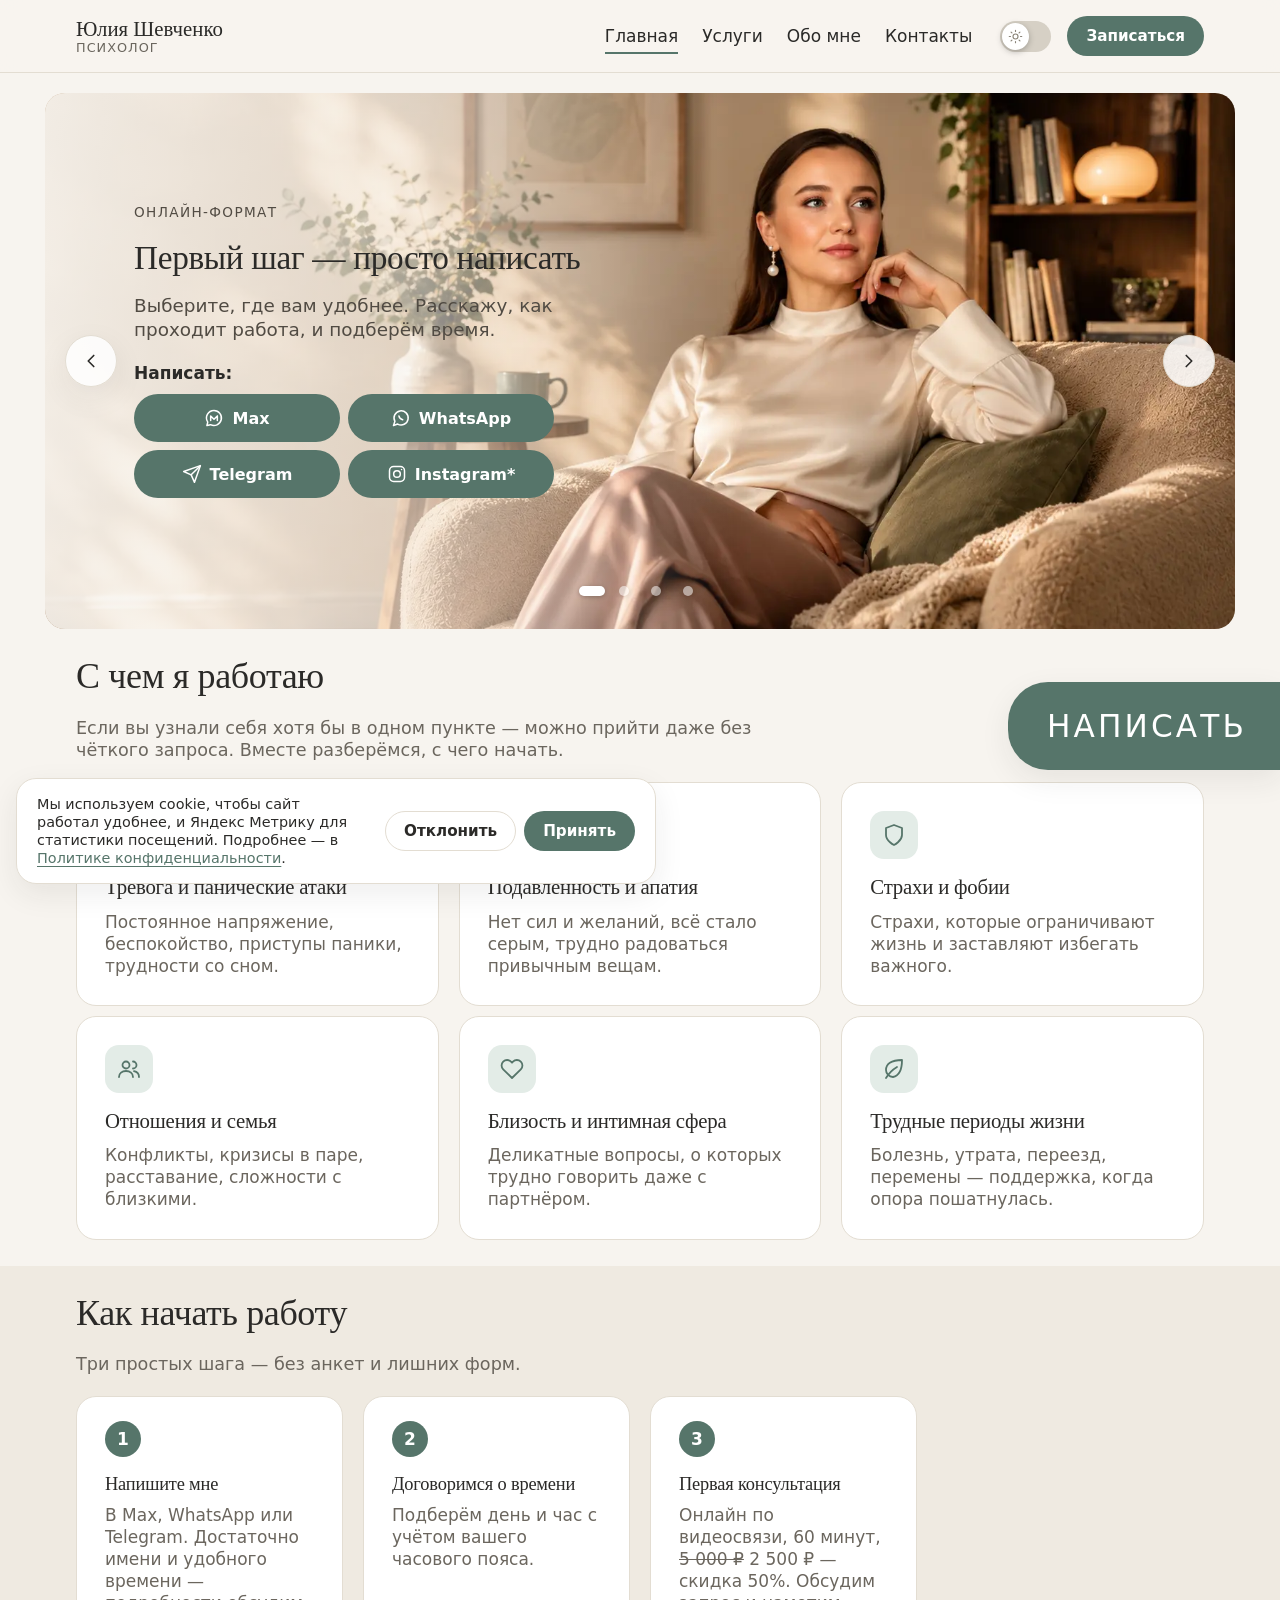
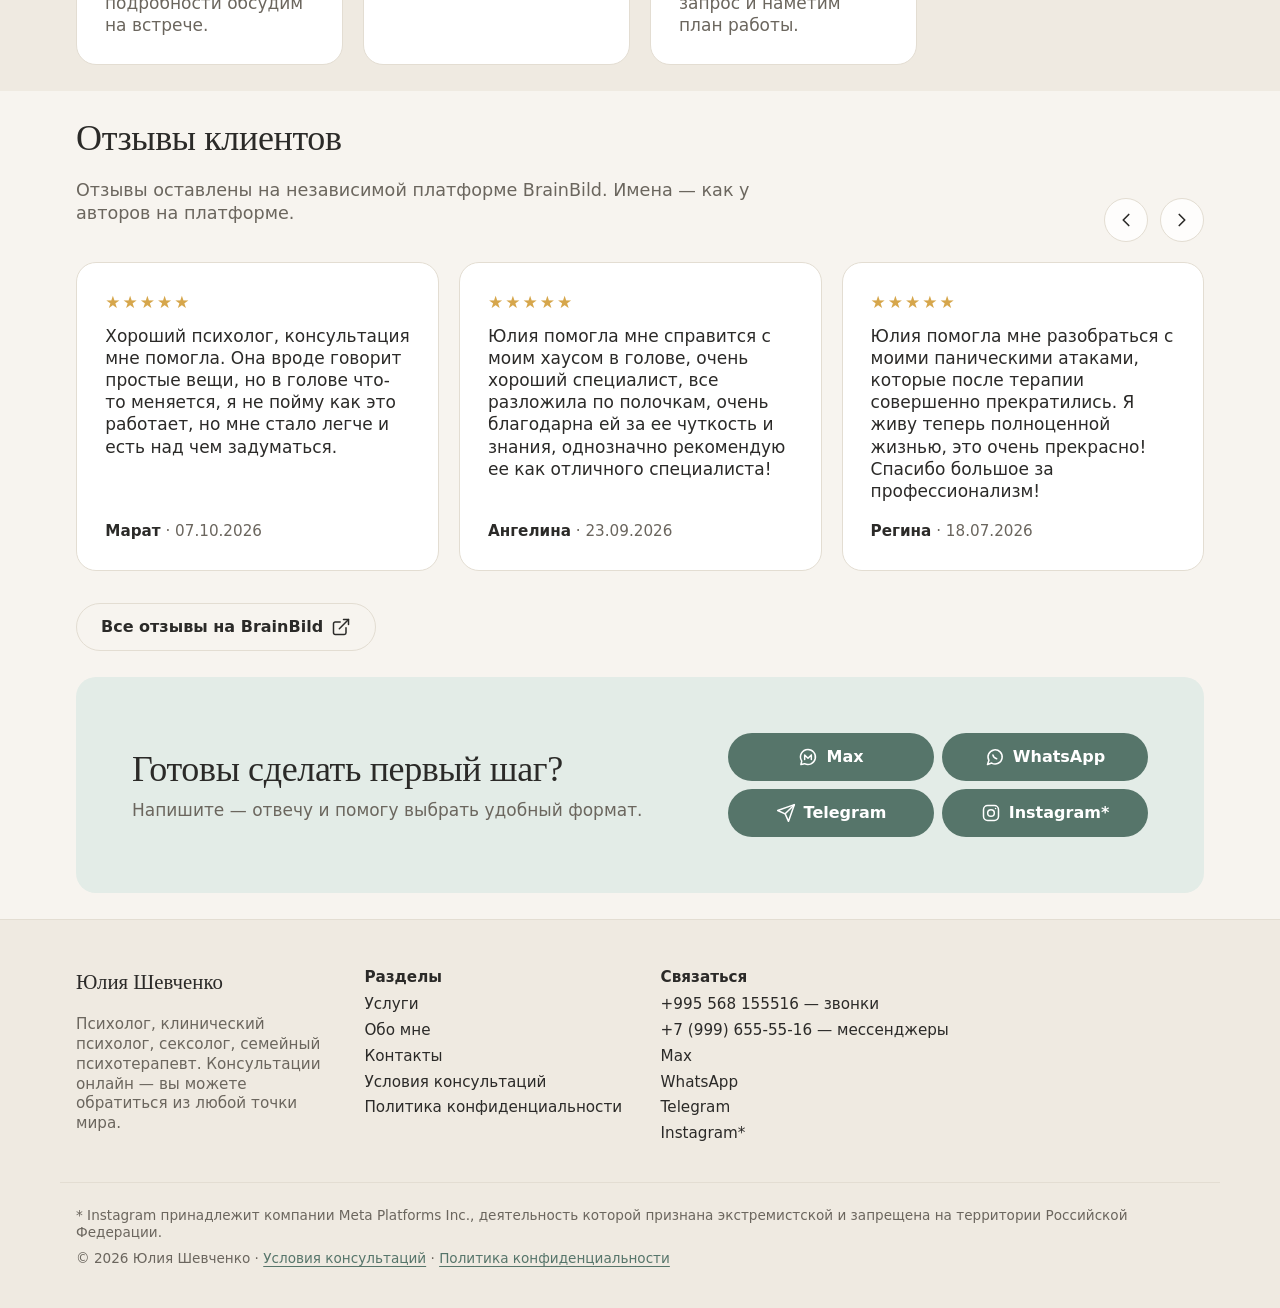
==== index.html @ dd0448b8 "Значки для всех браузеров и устройств, исправлена страница 404" ====
<!doctype html>
<html lang="ru">
<head>
  <meta charset="utf-8">
  <meta name="viewport" content="width=device-width, initial-scale=1, viewport-fit=cover">
  <meta http-equiv="Content-Security-Policy" content="default-src 'self'; script-src 'self' https://mc.yandex.ru https://mc.yandex.com https://yastatic.net; style-src 'self'; img-src 'self' data: https://mc.yandex.ru https://mc.yandex.com; connect-src 'self' https://mc.yandex.ru https://mc.yandex.com; frame-src https://mc.yandex.ru https://mc.yandex.com; font-src 'self'; object-src 'none'; base-uri 'self'; form-action 'none'; upgrade-insecure-requests">
  <meta name="referrer" content="strict-origin-when-cross-origin">
  <meta name="robots" content="noindex, nofollow">
  <title>Юлия Шевченко — русскоязычный психолог онлайн</title>
  <meta name="description" content="Русскоязычный психолог онлайн Юлия Шевченко: клинический психолог, сексолог, семейные консультации. Помощь при тревоге, панических атаках, страхах, трудностях в отношениях. Для клиентов из России, Грузии и других стран.">
  <meta name="color-scheme" content="light dark">
  <meta name="theme-color" media="(prefers-color-scheme: light)" content="#f7f4ef">
  <meta name="theme-color" media="(prefers-color-scheme: dark)" content="#2c2c2e">
  <meta property="og:type" content="website">
  <meta property="og:locale" content="ru_RU">
  <meta property="og:site_name" content="Юлия Шевченко, психолог">
  <meta property="og:title" content="Юлия Шевченко — русскоязычный психолог онлайн">
  <meta property="og:description" content="Русскоязычный психолог онлайн Юлия Шевченко: клинический психолог, сексолог, семейные консультации. Помощь при тревоге, панических атаках, страхах, трудностях в отношениях. Для клиентов из России, Грузии и других стран.">
  <script type="application/ld+json">{"@context":"https://schema.org","@type":"ProfessionalService","name":"Юлия Шевченко — психолог онлайн","description":"Русскоязычный психолог онлайн: консультации психолога, сексолога, семейные консультации для клиентов из России, Грузии и других стран.","telephone":"+995568155516","priceRange":"2500–7000 ₽","availableLanguage":"ru","areaServed":[{"@type":"Country","name":"Россия"},{"@type":"Country","name":"Грузия"}],"address":{"@type":"PostalAddress","addressLocality":"Батуми","addressCountry":"GE"},"founder":{"@type":"Person","name":"Юлия Шевченко","jobTitle":"Клинический психолог, сексолог, семейный психолог","knowsLanguage":"ru","memberOf":{"@type":"Organization","name":"Общероссийская профессиональная психотерапевтическая лига"}},"sameAs":["https://max.ru/u/f9LHodD0cOKk_u18LXHImXIByhpQPeGZuKE-pP99DJCB697-HTZF4HaJNt8","https://t.me/Yuliya_psyhologist","https://www.instagram.com/yuliya_psyhologist/","https://brainbild.com/psycholog/author/yuliya_shevchenko/?tab=reviews"]}</script>
  <link rel="icon" href="favicon.ico" sizes="48x48">
  <link rel="icon" href="favicon-32.png" sizes="32x32" type="image/png">
  <link rel="icon" href="favicon.svg" sizes="any" type="image/svg+xml">
  <link rel="apple-touch-icon" href="apple-touch-icon.png">
  <link rel="manifest" href="site.webmanifest">
  <script src="js/theme-init.js"></script>
  <link rel="stylesheet" href="css/style.css">
  <script src="js/config.js" defer></script>
  <script src="js/main.js" defer></script>
</head>
<body>
  <a class="skip-link" href="#main">Перейти к содержанию</a>

  <header class="site-header">
    <div class="container header__inner">
      <a class="logo" href="index.html">
        <span class="logo__name">Юлия Шевченко</span>
        <span class="logo__role">психолог</span>
      </a>
      <button class="theme-switch theme-switch--bar" type="button" role="switch" aria-checked="false" aria-label="Тёмная тема">
        <span class="theme-switch__track">
          <span class="theme-switch__thumb">
            <span class="theme-switch__sun"><svg viewBox="0 0 24 24" fill="none" stroke="currentColor" stroke-width="1.8" stroke-linecap="round" stroke-linejoin="round" aria-hidden="true" focusable="false"><circle cx="12" cy="12" r="4"/><path d="M12 2v2M12 20v2M4.9 4.9l1.4 1.4M17.7 17.7l1.4 1.4M2 12h2M20 12h2M4.9 19.1l1.4-1.4M17.7 6.3l1.4-1.4"/></svg></span>
            <span class="theme-switch__moon"><svg viewBox="0 0 24 24" fill="none" stroke="currentColor" stroke-width="1.8" stroke-linecap="round" stroke-linejoin="round" aria-hidden="true" focusable="false"><path d="M21 12.8A9 9 0 1 1 11.2 3a7 7 0 0 0 9.8 9.8z"/></svg></span>
          </span>
        </span>
      </button>
      <button class="nav-toggle" type="button" aria-expanded="false" aria-controls="site-nav" aria-label="Открыть меню">
        <span class="nav-toggle__bar"></span>
      </button>
      <nav class="site-nav" id="site-nav" aria-label="Основное меню">
        <ul class="nav__list">
          <li><a href="index.html" aria-current="page">Главная</a></li>
          <li><a href="services.html">Услуги</a></li>
          <li><a href="about.html">Обо мне</a></li>
          <li><a href="contacts.html">Контакты</a></li>
        </ul>
        <div class="nav__actions">
      <button class="theme-switch theme-switch--nav" type="button" role="switch" aria-checked="false" aria-label="Тёмная тема">
        <span class="theme-switch__label">Тёмная тема</span>
        <span class="theme-switch__track">
          <span class="theme-switch__thumb">
            <span class="theme-switch__sun"><svg viewBox="0 0 24 24" fill="none" stroke="currentColor" stroke-width="1.8" stroke-linecap="round" stroke-linejoin="round" aria-hidden="true" focusable="false"><circle cx="12" cy="12" r="4"/><path d="M12 2v2M12 20v2M4.9 4.9l1.4 1.4M17.7 17.7l1.4 1.4M2 12h2M20 12h2M4.9 19.1l1.4-1.4M17.7 6.3l1.4-1.4"/></svg></span>
            <span class="theme-switch__moon"><svg viewBox="0 0 24 24" fill="none" stroke="currentColor" stroke-width="1.8" stroke-linecap="round" stroke-linejoin="round" aria-hidden="true" focusable="false"><path d="M21 12.8A9 9 0 1 1 11.2 3a7 7 0 0 0 9.8 9.8z"/></svg></span>
          </span>
        </span>
      </button>
          <a class="btn btn--primary btn--sm" href="contacts.html">Записаться</a>
        </div>
      </nav>
    </div>
  </header>

  <main id="main">
    <section class="hero" aria-label="Главное">
      <div class="slider" data-slider data-autoplay="5000" aria-roledescription="карусель" aria-label="Об услугах">
        <div class="slider__track">
          <article class="slide slide--1" role="group" aria-roledescription="слайд" aria-label="1 из 4">
            <img class="slide__image" src="img/Slide-1-Girl.webp" alt="" width="1671" height="941" decoding="async" fetchpriority="high">
            <div class="slide__content">
              <span class="slide__eyebrow">Онлайн-формат</span>
              <h2>Первый шаг — просто написать</h2>
              <p class="slide__text">Выберите, где вам удобнее. Расскажу, как проходит работа, и подберём время.</p>
              <p class="slide__actions-label">Написать:</p>
              <div class="slide__actions contact-buttons">
                <a class="btn btn--primary" href="https://max.ru/u/f9LHodD0cOKk_u18LXHImXIByhpQPeGZuKE-pP99DJCB697-HTZF4HaJNt8" data-goal="max" target="_blank" rel="noopener noreferrer"><svg viewBox="0 0 24 24" fill="none" stroke="currentColor" stroke-width="1.8" stroke-linecap="round" stroke-linejoin="round" aria-hidden="true" focusable="false"><path d="M12 3a9 9 0 1 1-4.2 17L3.5 21l1-4A9 9 0 0 1 12 3z"/><path d="M8 15V9.5l4 4 4-4V15"/></svg>Max</a>
                <a class="btn btn--primary" href="https://wa.me/79996555516" data-goal="whatsapp" target="_blank" rel="noopener noreferrer"><svg viewBox="0 0 24 24" fill="none" stroke="currentColor" stroke-width="1.8" stroke-linecap="round" stroke-linejoin="round" aria-hidden="true" focusable="false"><path d="M3 21l1.7-5A8.5 8.5 0 1 1 8 19.3z"/><path d="M9.5 9.5c.3 2 2 3.8 4.5 4.6"/></svg>WhatsApp</a>
                <a class="btn btn--primary" href="https://t.me/Yuliya_psyhologist" data-goal="telegram" target="_blank" rel="noopener noreferrer"><svg viewBox="0 0 24 24" fill="none" stroke="currentColor" stroke-width="1.8" stroke-linecap="round" stroke-linejoin="round" aria-hidden="true" focusable="false"><path d="M22 2L11 13"/><path d="M22 2l-7 20-4-9-9-4 20-7z"/></svg>Telegram</a>
                <a class="btn btn--primary" href="https://www.instagram.com/yuliya_psyhologist/" data-goal="instagram" target="_blank" rel="noopener noreferrer"><svg viewBox="0 0 24 24" fill="none" stroke="currentColor" stroke-width="1.8" stroke-linecap="round" stroke-linejoin="round" aria-hidden="true" focusable="false"><rect x="3" y="3" width="18" height="18" rx="5"/><circle cx="12" cy="12" r="4"/><path d="M17.5 6.5h.01"/></svg>Instagram*</a>
              </div>
            </div>
          </article>
          <article class="slide slide--2" role="group" aria-roledescription="слайд" aria-label="2 из 4">
            <img class="slide__image" src="img/Slide-2-Girl.webp" alt="" width="1870" height="841" decoding="async" loading="lazy">
            <div class="slide__content">
              <span class="slide__eyebrow">Клинический психолог · сексолог · семейный психотерапевт</span>
              <h1>Помогаю справиться с тревогой, страхами и трудностями в отношениях</h1>
              <p class="slide__text">Бережно, конфиденциально и без оценок. Консультации онлайн — из любой точки мира.</p>
              
              <div class="slide__actions">
                <a class="btn btn--primary" href="contacts.html">Записаться на консультацию</a>
                <a class="btn btn--outline" href="services.html">Услуги и стоимость</a>
              </div>
            </div>
          </article>
          <article class="slide slide--3" role="group" aria-roledescription="слайд" aria-label="3 из 4">
            <img class="slide__image" src="img/Slide-2-Girl.webp" alt="" width="1870" height="841" decoding="async" loading="lazy">
            <div class="slide__content">
              <span class="slide__eyebrow">Тревога и панические атаки</span>
              <h2>Когда тревога мешает жить, работать и спать</h2>
              <p class="slide__text">Разберёмся, что её запускает, и найдём способы вернуть ощущение опоры.</p>
              
              <div class="slide__actions">
                <a class="btn btn--primary" href="services.html">Подробнее</a>
              </div>
            </div>
          </article>
          <article class="slide slide--4" role="group" aria-roledescription="слайд" aria-label="4 из 4">
            <img class="slide__image" src="img/Slide-3-Girl.webp" alt="" width="1870" height="841" decoding="async" loading="lazy">
            <div class="slide__content">
              <span class="slide__eyebrow">Отношения и близость</span>
              <h2>Отношения, в которых спокойно и тепло</h2>
              <p class="slide__text">Индивидуальные и парные консультации: конфликты, кризисы, близость и доверие.</p>
              
              <div class="slide__actions">
                <a class="btn btn--primary" href="services.html">Подробнее</a>
              </div>
            </div>
          </article>
        </div>
        <button class="slider__arrow slider__arrow--prev" type="button" aria-label="Предыдущий слайд"><svg viewBox="0 0 24 24" fill="none" stroke="currentColor" stroke-width="1.8" stroke-linecap="round" stroke-linejoin="round" aria-hidden="true" focusable="false"><path d="M15 18l-6-6 6-6"/></svg></button>
        <button class="slider__arrow slider__arrow--next" type="button" aria-label="Следующий слайд"><svg viewBox="0 0 24 24" fill="none" stroke="currentColor" stroke-width="1.8" stroke-linecap="round" stroke-linejoin="round" aria-hidden="true" focusable="false"><path d="M9 18l6-6-6-6"/></svg></button>
        <div class="slider__dots"></div>
      </div>
    </section>

    <section class="section" aria-labelledby="topics-title">
      <div class="container">
        <div class="section__head">
          <h2 id="topics-title">С чем я работаю</h2>
          <p>Если вы узнали себя хотя бы в одном пункте — можно прийти даже без чёткого запроса. Вместе разберёмся, с чего начать.</p>
        </div>
        <div class="grid grid--3">
          <article class="card">
            <div class="card__icon"><svg viewBox="0 0 24 24" fill="none" stroke="currentColor" stroke-width="1.8" stroke-linecap="round" stroke-linejoin="round" aria-hidden="true" focusable="false"><path d="M2 12c2-3 4-3 6 0s4 3 6 0 4-3 6 0"/><path d="M2 17c2-3 4-3 6 0s4 3 6 0 4-3 6 0"/><path d="M2 7c2-3 4-3 6 0s4 3 6 0 4-3 6 0"/></svg></div>
            <h3>Тревога и панические атаки</h3>
            <p class="muted">Постоянное напряжение, беспокойство, приступы паники, трудности со сном.</p>
          </article>
          <article class="card">
            <div class="card__icon"><svg viewBox="0 0 24 24" fill="none" stroke="currentColor" stroke-width="1.8" stroke-linecap="round" stroke-linejoin="round" aria-hidden="true" focusable="false"><path d="M17.5 19H8a5 5 0 1 1 .9-9.9A6 6 0 0 1 20 11.5a3.75 3.75 0 0 1-2.5 7.5z"/></svg></div>
            <h3>Подавленность и апатия</h3>
            <p class="muted">Нет сил и желаний, всё стало серым, трудно радоваться привычным вещам.</p>
          </article>
          <article class="card">
            <div class="card__icon"><svg viewBox="0 0 24 24" fill="none" stroke="currentColor" stroke-width="1.8" stroke-linecap="round" stroke-linejoin="round" aria-hidden="true" focusable="false"><path d="M12 22s8-4 8-10V5l-8-3-8 3v7c0 6 8 10 8 10z"/></svg></div>
            <h3>Страхи и фобии</h3>
            <p class="muted">Страхи, которые ограничивают жизнь и заставляют избегать важного.</p>
          </article>
          <article class="card">
            <div class="card__icon"><svg viewBox="0 0 24 24" fill="none" stroke="currentColor" stroke-width="1.8" stroke-linecap="round" stroke-linejoin="round" aria-hidden="true" focusable="false"><circle cx="9" cy="8" r="3.5"/><path d="M2 20c0-3.5 3-6 7-6s7 2.5 7 6"/><path d="M16 4.5a3.5 3.5 0 0 1 0 7"/><path d="M22 20c0-3-2-5.2-5-5.8"/></svg></div>
            <h3>Отношения и семья</h3>
            <p class="muted">Конфликты, кризисы в паре, расставание, сложности с близкими.</p>
          </article>
          <article class="card">
            <div class="card__icon"><svg viewBox="0 0 24 24" fill="none" stroke="currentColor" stroke-width="1.8" stroke-linecap="round" stroke-linejoin="round" aria-hidden="true" focusable="false"><path d="M20.8 4.6a5.5 5.5 0 0 0-7.8 0L12 5.7l-1-1.1a5.5 5.5 0 0 0-7.8 7.8L12 21l8.8-8.6a5.5 5.5 0 0 0 0-7.8z"/></svg></div>
            <h3>Близость и интимная сфера</h3>
            <p class="muted">Деликатные вопросы, о которых трудно говорить даже с партнёром.</p>
          </article>
          <article class="card">
            <div class="card__icon"><svg viewBox="0 0 24 24" fill="none" stroke="currentColor" stroke-width="1.8" stroke-linecap="round" stroke-linejoin="round" aria-hidden="true" focusable="false"><path d="M11 20A7 7 0 0 1 4 13c0-6 5-10 16-10 0 11-4 16-9 17z"/><path d="M4 21c3-5 6-8 11-11"/></svg></div>
            <h3>Трудные периоды жизни</h3>
            <p class="muted">Болезнь, утрата, переезд, перемены — поддержка, когда опора пошатнулась.</p>
          </article>
        </div>
      </div>
    </section>

    <section class="section section--soft" aria-labelledby="steps-title">
      <div class="container">
        <div class="section__head">
          <h2 id="steps-title">Как начать работу</h2>
          <p>Три простых шага — без анкет и лишних форм.</p>
        </div>
        <ol class="steps">
          <li>
            <h3>Напишите мне</h3>
            <p>В Max, WhatsApp или Telegram. Достаточно имени и удобного времени — подробности обсудим на встрече.</p>
          </li>
          <li>
            <h3>Договоримся о времени</h3>
            <p>Подберём день и час с учётом вашего часового пояса.</p>
          </li>
          <li>
            <h3>Первая консультация</h3>
            <p>Онлайн по видеосвязи, 60&nbsp;минут, <span class="visually-hidden">обычная цена </span><s class="price-old">5&nbsp;000&nbsp;₽</s> <span class="visually-hidden">со скидкой </span>2&nbsp;500&nbsp;₽ — скидка 50%. Обсудим запрос и наметим план работы.</p>
          </li>
        </ol>
      </div>
    </section>

    <section class="section" aria-labelledby="reviews-title">
      <div class="container carousel" data-carousel>
        <div class="carousel__head">
          <div class="section__head">
            <h2 id="reviews-title">Отзывы клиентов</h2>
            <p>Отзывы оставлены на независимой платформе BrainBild. Имена — как у авторов на платформе.</p>
          </div>
          <div class="carousel__controls">
            <button class="slider__arrow" type="button" data-carousel-prev aria-label="Предыдущие отзывы"><svg viewBox="0 0 24 24" fill="none" stroke="currentColor" stroke-width="1.8" stroke-linecap="round" stroke-linejoin="round" aria-hidden="true" focusable="false"><path d="M15 18l-6-6 6-6"/></svg></button>
            <button class="slider__arrow" type="button" data-carousel-next aria-label="Следующие отзывы"><svg viewBox="0 0 24 24" fill="none" stroke="currentColor" stroke-width="1.8" stroke-linecap="round" stroke-linejoin="round" aria-hidden="true" focusable="false"><path d="M9 18l6-6-6-6"/></svg></button>
          </div>
        </div>
        <div class="carousel__viewport">
          <ul class="carousel__track" aria-label="Отзывы">
            <li class="carousel__item">
              <figure class="card review">
                <div class="review__stars" role="img" aria-label="Оценка 5 из 5">★★★★★</div>
                <blockquote class="review__text"><p>Хороший психолог, консультация мне помогла. Она вроде говорит простые вещи, но в голове что-то меняется, я не пойму как это работает, но мне стало легче и есть над чем задуматься.</p></blockquote>
                <figcaption class="review__author"><strong>Марат</strong> <span class="muted">· 07.10.2026</span></figcaption>
              </figure>
            </li>
            <li class="carousel__item">
              <figure class="card review">
                <div class="review__stars" role="img" aria-label="Оценка 5 из 5">★★★★★</div>
                <blockquote class="review__text"><p>Юлия помогла мне справится с моим хаусом в голове, очень хороший специалист, все разложила по полочкам, очень благодарна ей за ее чуткость и знания, однозначно рекомендую ее как отличного специалиста!</p></blockquote>
                <figcaption class="review__author"><strong>Ангелина</strong> <span class="muted">· 23.09.2026</span></figcaption>
              </figure>
            </li>
            <li class="carousel__item">
              <figure class="card review">
                <div class="review__stars" role="img" aria-label="Оценка 5 из 5">★★★★★</div>
                <blockquote class="review__text"><p>Юлия помогла мне разобраться с моими паническими атаками, которые после терапии совершенно прекратились. Я живу теперь полноценной жизнью, это очень прекрасно! Спасибо большое за профессионализм!</p></blockquote>
                <figcaption class="review__author"><strong>Регина</strong> <span class="muted">· 18.07.2026</span></figcaption>
              </figure>
            </li>
            <li class="carousel__item">
              <figure class="card review">
                <div class="review__stars" role="img" aria-label="Оценка 5 из 5">★★★★★</div>
                <blockquote class="review__text"><p>Профессионализмом Юлии я очень доволен, обратился с тревогой которая перерастала в панические атаки. Обратился в острой фазе, Юлия быстро смогла меня успокоить, буду обращаться еще</p></blockquote>
                <figcaption class="review__author"><strong>Алексей</strong> <span class="muted">· 27.06.2026</span></figcaption>
              </figure>
            </li>
            <li class="carousel__item">
              <figure class="card review">
                <div class="review__stars" role="img" aria-label="Оценка 5 из 5">★★★★★</div>
                <blockquote class="review__text"><p>Отличный специалист, помогла справиться с моей тревогой, которая у меня была по поводу моих отношений. Помогла во всем разобраться, теперь мне многое понятно и есть куда двигаться. Всем рекомендую.</p></blockquote>
                <figcaption class="review__author"><strong>Зара</strong> <span class="muted">· 17.06.2026</span></figcaption>
              </figure>
            </li>
          </ul>
        </div>
        <p class="reviews__more">
          <a class="btn btn--outline" href="https://brainbild.com/psycholog/author/yuliya_shevchenko/?tab=reviews" target="_blank" rel="noopener noreferrer">Все отзывы на BrainBild <svg viewBox="0 0 24 24" fill="none" stroke="currentColor" stroke-width="1.8" stroke-linecap="round" stroke-linejoin="round" aria-hidden="true" focusable="false"><path d="M18 13v6a2 2 0 0 1-2 2H5a2 2 0 0 1-2-2V8a2 2 0 0 1 2-2h6"/><path d="M15 3h6v6"/><path d="M10 14L21 3"/></svg></a>
        </p>
      </div>
    </section>

    <section class="section section--cta" aria-label="Запись">
      <div class="container">
        <div class="cta-band">
          <div>
            <h2>Готовы сделать первый шаг?</h2>
            <p>Напишите — отвечу и помогу выбрать удобный формат.</p>
          </div>
          <div class="contact-buttons">
            <a class="btn btn--primary" href="https://max.ru/u/f9LHodD0cOKk_u18LXHImXIByhpQPeGZuKE-pP99DJCB697-HTZF4HaJNt8" data-goal="max" target="_blank" rel="noopener noreferrer"><svg viewBox="0 0 24 24" fill="none" stroke="currentColor" stroke-width="1.8" stroke-linecap="round" stroke-linejoin="round" aria-hidden="true" focusable="false"><path d="M12 3a9 9 0 1 1-4.2 17L3.5 21l1-4A9 9 0 0 1 12 3z"/><path d="M8 15V9.5l4 4 4-4V15"/></svg>Max</a>
                <a class="btn btn--primary" href="https://wa.me/79996555516" data-goal="whatsapp" target="_blank" rel="noopener noreferrer"><svg viewBox="0 0 24 24" fill="none" stroke="currentColor" stroke-width="1.8" stroke-linecap="round" stroke-linejoin="round" aria-hidden="true" focusable="false"><path d="M3 21l1.7-5A8.5 8.5 0 1 1 8 19.3z"/><path d="M9.5 9.5c.3 2 2 3.8 4.5 4.6"/></svg>WhatsApp</a>
                <a class="btn btn--primary" href="https://t.me/Yuliya_psyhologist" data-goal="telegram" target="_blank" rel="noopener noreferrer"><svg viewBox="0 0 24 24" fill="none" stroke="currentColor" stroke-width="1.8" stroke-linecap="round" stroke-linejoin="round" aria-hidden="true" focusable="false"><path d="M22 2L11 13"/><path d="M22 2l-7 20-4-9-9-4 20-7z"/></svg>Telegram</a>
                <a class="btn btn--primary" href="https://www.instagram.com/yuliya_psyhologist/" data-goal="instagram" target="_blank" rel="noopener noreferrer"><svg viewBox="0 0 24 24" fill="none" stroke="currentColor" stroke-width="1.8" stroke-linecap="round" stroke-linejoin="round" aria-hidden="true" focusable="false"><rect x="3" y="3" width="18" height="18" rx="5"/><circle cx="12" cy="12" r="4"/><path d="M17.5 6.5h.01"/></svg>Instagram*</a>
          </div>
        </div>
      </div>
    </section>
  </main>

  <footer class="site-footer">
    <div class="container footer__grid">
      <div>
        <p class="logo__name">Юлия Шевченко</p>
        <p class="muted">Психолог, клинический психолог, сексолог, семейный психотерапевт. Консультации онлайн — вы можете обратиться из любой точки мира.</p>
      </div>
      <nav aria-label="Разделы сайта">
        <p class="footer__title">Разделы</p>
        <ul class="footer__links">
          <li><a href="services.html">Услуги</a></li>
          <li><a href="about.html">Обо мне</a></li>
          <li><a href="contacts.html">Контакты</a></li>
          <li><a href="terms.html">Условия консультаций</a></li>
          <li><a href="privacy.html">Политика конфиденциальности</a></li>
        </ul>
      </nav>
      <div>
        <p class="footer__title">Связаться</p>
        <ul class="footer__links">
          <li><a href="tel:+995568155516" data-goal="phone">+995 568 155516</a> — звонки</li>
          <li><span class="nowrap">+7 (999) 655-55-16</span> — мессенджеры</li>
          <li><a href="https://max.ru/u/f9LHodD0cOKk_u18LXHImXIByhpQPeGZuKE-pP99DJCB697-HTZF4HaJNt8" data-goal="max" target="_blank" rel="noopener noreferrer">Max</a></li>
          <li><a href="https://wa.me/79996555516" data-goal="whatsapp" target="_blank" rel="noopener noreferrer">WhatsApp</a></li>
          <li><a href="https://t.me/Yuliya_psyhologist" data-goal="telegram" target="_blank" rel="noopener noreferrer">Telegram</a></li>
          <li><a href="https://www.instagram.com/yuliya_psyhologist/" data-goal="instagram" target="_blank" rel="noopener noreferrer">Instagram*</a></li>
        </ul>
      </div>
    </div>
    <div class="container footer__legal">
      <p>* Instagram принадлежит компании Meta Platforms Inc., деятельность которой признана экстремистской и запрещена на территории Российской Федерации.</p>
      <p>© <span data-year>2026</span> Юлия Шевченко · <a href="terms.html">Условия консультаций</a> · <a href="privacy.html">Политика конфиденциальности</a> <span data-cookie-settings-wrap hidden>· <button type="button" class="link-button" data-cookie-settings>Отключить аналитические cookie</button></span></p>
    </div>
  </footer>

  <div class="fab" data-fab>
    <nav class="fab__menu" id="fab-menu" aria-label="Быстрая связь">
      <a class="fab__link" href="https://max.ru/u/f9LHodD0cOKk_u18LXHImXIByhpQPeGZuKE-pP99DJCB697-HTZF4HaJNt8" data-goal="max" target="_blank" rel="noopener noreferrer"><svg viewBox="0 0 24 24" fill="none" stroke="currentColor" stroke-width="1.8" stroke-linecap="round" stroke-linejoin="round" aria-hidden="true" focusable="false"><path d="M12 3a9 9 0 1 1-4.2 17L3.5 21l1-4A9 9 0 0 1 12 3z"/><path d="M8 15V9.5l4 4 4-4V15"/></svg>Max</a>
      <a class="fab__link" href="https://wa.me/79996555516" data-goal="whatsapp" target="_blank" rel="noopener noreferrer"><svg viewBox="0 0 24 24" fill="none" stroke="currentColor" stroke-width="1.8" stroke-linecap="round" stroke-linejoin="round" aria-hidden="true" focusable="false"><path d="M3 21l1.7-5A8.5 8.5 0 1 1 8 19.3z"/><path d="M9.5 9.5c.3 2 2 3.8 4.5 4.6"/></svg>WhatsApp</a>
      <a class="fab__link" href="https://t.me/Yuliya_psyhologist" data-goal="telegram" target="_blank" rel="noopener noreferrer"><svg viewBox="0 0 24 24" fill="none" stroke="currentColor" stroke-width="1.8" stroke-linecap="round" stroke-linejoin="round" aria-hidden="true" focusable="false"><path d="M22 2L11 13"/><path d="M22 2l-7 20-4-9-9-4 20-7z"/></svg>Telegram</a>
      <a class="fab__link" href="https://www.instagram.com/yuliya_psyhologist/" data-goal="instagram" target="_blank" rel="noopener noreferrer"><svg viewBox="0 0 24 24" fill="none" stroke="currentColor" stroke-width="1.8" stroke-linecap="round" stroke-linejoin="round" aria-hidden="true" focusable="false"><rect x="3" y="3" width="18" height="18" rx="5"/><circle cx="12" cy="12" r="4"/><path d="M17.5 6.5h.01"/></svg>Instagram*</a>
    </nav>
    <button class="fab__toggle" type="button" aria-expanded="false" aria-controls="fab-menu">Написать</button>
  </div>

  <div class="cookie-banner" role="region" aria-label="Уведомление о cookie" data-cookie-banner hidden>
    <p>Мы используем cookie, чтобы сайт работал удобнее, и Яндекс Метрику для статистики посещений. Подробнее — в <a href="privacy.html">Политике конфиденциальности</a>.</p>
    <div class="cookie-banner__actions">
      <button class="btn btn--outline btn--sm" type="button" data-cookie-decline>Отклонить</button>
      <button class="btn btn--primary btn--sm" type="button" data-cookie-accept>Принять</button>
    </div>
  </div>
</body>
</html>
---- css/style.css ----
/* ==========================================================================
   Токены темы
   Светлая — по умолчанию; тёмная — по системной настройке или переключателю.
   ========================================================================== */
:root {
  color-scheme: light;
  --bg: #f7f4ef;
  --bg-soft: #efeae1;
  --surface: #ffffff;
  --text: #2b2a28;
  --muted: #6b665e;
  --border: #e3ddd2;
  --accent: #56756a;
  --accent-hover: #476358;
  --accent-text: #ffffff;
  --accent-soft: #e3ece7;
  --switch-off: #d6d0c5;
  --switch-on: #56756a;
  --shadow: 0 10px 30px rgba(43, 42, 40, 0.08);
  --slide-1: radial-gradient(120% 140% at 85% 20%, #dfe9e3 0%, #eae3d6 55%, #f3eee6 100%);
  --slide-2: radial-gradient(120% 140% at 15% 80%, #e8ded2 0%, #efe9df 60%, #f6f2ec 100%);
  --slide-3: radial-gradient(120% 140% at 80% 80%, #e4e0ec 0%, #ece7e2 60%, #f5f2ee 100%);
  --slide-4: radial-gradient(120% 140% at 20% 20%, #dce8e8 0%, #e9e7df 60%, #f4f1eb 100%);

  --font-sans: system-ui, -apple-system, "Segoe UI", Roboto, "Helvetica Neue", Arial, sans-serif;
  --font-serif: "Iowan Old Style", "Palatino Linotype", Palatino, Georgia, "Times New Roman", serif;
  --radius: 20px;
  --radius-sm: 12px;
  --container: 1160px;
  --gutter: 16px;
  --header-h: 72px;
}

@media (prefers-color-scheme: dark) {
  :root:not([data-theme="light"]) {
    color-scheme: dark;
    --bg: #2c2c2e;
    --bg-soft: #323234;
    --surface: #3a3a3d;
    --text: #f5f5f7;
    --muted: #b8b8bc;
    --border: #58585b;
    --accent: #9fc0e8;
    --accent-hover: #b8d2f1;
    --accent-text: #0b0b0c;
    --accent-soft: #464649;
    --switch-off: #626266;
    --switch-on: #9fc0e8;
    --shadow: 0 10px 30px rgba(0, 0, 0, 0.35);
    --slide-1: radial-gradient(120% 140% at 85% 20%, #58585b 0%, #3a3a3d 55%, #2c2c2e 100%);
    --slide-2: radial-gradient(120% 140% at 15% 80%, #58585b 0%, #3a3a3d 60%, #2c2c2e 100%);
    --slide-3: radial-gradient(120% 140% at 80% 80%, #58585b 0%, #3a3a3d 60%, #2c2c2e 100%);
    --slide-4: radial-gradient(120% 140% at 20% 20%, #58585b 0%, #3a3a3d 60%, #2c2c2e 100%);
  }
}

:root[data-theme="dark"] {
  color-scheme: dark;
  --bg: #2c2c2e;
  --bg-soft: #323234;
  --surface: #3a3a3d;
  --text: #f5f5f7;
  --muted: #b8b8bc;
  --border: #58585b;
  --accent: #9fc0e8;
  --accent-hover: #b8d2f1;
  --accent-text: #0b0b0c;
  --accent-soft: #464649;
  --switch-off: #626266;
  --switch-on: #9fc0e8;
  --shadow: 0 10px 30px rgba(0, 0, 0, 0.35);
  --slide-1: radial-gradient(120% 140% at 85% 20%, #58585b 0%, #3a3a3d 55%, #2c2c2e 100%);
  --slide-2: radial-gradient(120% 140% at 15% 80%, #58585b 0%, #3a3a3d 60%, #2c2c2e 100%);
  --slide-3: radial-gradient(120% 140% at 80% 80%, #58585b 0%, #3a3a3d 60%, #2c2c2e 100%);
  --slide-4: radial-gradient(120% 140% at 20% 20%, #58585b 0%, #3a3a3d 60%, #2c2c2e 100%);
}

/* ==========================================================================
   База
   ========================================================================== */
*,
*::before,
*::after {
  box-sizing: border-box;
}

html {
  /* Быстрые нажатия не приближают страницу; масштаб двумя пальцами работает */
  touch-action: manipulation;
  -webkit-tap-highlight-color: transparent;
  -webkit-text-size-adjust: 100%;
  text-size-adjust: 100%;
  scroll-behavior: smooth;
}

body {
  margin: 0;
  font-family: var(--font-sans);
  font-size: 17px;
  line-height: 1.3;
  background: var(--bg);
  color: var(--text);
  overflow-x: hidden;
  overflow-x: clip;
  transition: background-color 0.25s ease, color 0.25s ease;
}

img,
svg {
  display: block;
  max-width: 100%;
}

a {
  color: var(--accent);
  text-underline-offset: 3px;
}

a:hover {
  color: var(--accent-hover);
}

/* Длинные слова («конфиденциальности») не должны расширять страницу на узких экранах */
h1,
h2,
h3,
.h3 {
  overflow-wrap: break-word;
  hyphens: auto;
  font-family: var(--font-serif);
  font-weight: 500;
  line-height: 1.2;
  margin: 0 0 0.5em;
  letter-spacing: -0.01em;
}

h1 {
  font-size: clamp(2rem, 4.5vw, 3.25rem);
}

h2 {
  font-size: clamp(1.6rem, 3vw, 2.25rem);
}

h3,
.h3 {
  font-size: 1.3rem;
}

p {
  margin: 0 0 1em;
}

:focus-visible {
  outline: 3px solid var(--accent);
  outline-offset: 3px;
  border-radius: 6px;
}

.container {
  width: 100%;
  max-width: var(--container);
  margin: 0 auto;
  padding: 0 max(var(--gutter), env(safe-area-inset-right)) 0 max(var(--gutter), env(safe-area-inset-left));
}

.muted {
  color: var(--muted);
}

.todo {
  background: var(--accent-soft);
  color: inherit;
  border-radius: 4px;
  padding: 0 4px;
}

.skip-link {
  position: absolute;
  left: 16px;
  top: -100px;
  z-index: 100;
  background: var(--surface);
  color: var(--text);
  padding: 8px 16px;
  border-radius: var(--radius-sm);
  box-shadow: var(--shadow);
}

.skip-link:focus {
  top: 12px;
}

.visually-hidden {
  position: absolute;
  width: 1px;
  height: 1px;
  overflow: hidden;
  clip: rect(0 0 0 0);
  white-space: nowrap;
}

/* ==========================================================================
   Кнопки
   ========================================================================== */
.btn {
  display: inline-flex;
  align-items: center;
  justify-content: center;
  gap: 8px;
  min-height: 48px;
  padding: 12px 24px;
  border: 1px solid transparent;
  border-radius: 999px;
  font: inherit;
  font-weight: 600;
  font-size: 1rem;
  line-height: 1.2;
  text-decoration: none;
  cursor: pointer;
  transition: background-color 0.2s ease, color 0.2s ease, border-color 0.2s ease, transform 0.2s ease;
}

.btn:active {
  transform: translateY(1px);
}

.btn--primary {
  background: var(--accent);
  color: var(--accent-text);
}

.btn--primary:hover {
  background: var(--accent-hover);
  color: var(--accent-text);
}

.btn--outline {
  background: transparent;
  color: var(--text);
  border-color: var(--border);
}

.btn--outline:hover {
  border-color: var(--accent);
  color: var(--text);
}

.btn--sm {
  min-height: 40px;
  padding: 8px 18px;
  font-size: 0.95rem;
}

.btn svg {
  width: 20px;
  height: 20px;
  flex: none;
}

.link-button {
  background: none;
  border: 0;
  padding: 0;
  font: inherit;
  color: var(--accent);
  text-decoration: underline;
  text-underline-offset: 3px;
  cursor: pointer;
}

/* ==========================================================================
   Шапка и навигация
   ========================================================================== */
.site-header {
  position: sticky;
  top: 0;
  z-index: 50;
  background: var(--bg);
  background: color-mix(in srgb, var(--bg) 88%, transparent);
  -webkit-backdrop-filter: saturate(160%) blur(12px);
  backdrop-filter: saturate(160%) blur(12px);
  border-bottom: 1px solid var(--border);
}

.header__inner {
  display: flex;
  align-items: center;
  justify-content: space-between;
  gap: 16px;
  min-height: var(--header-h);
}

.logo {
  display: flex;
  flex-direction: column;
  text-decoration: none;
  color: var(--text);
  line-height: 1.15;
}

.logo:hover {
  color: var(--text);
}

.logo__name {
  font-family: var(--font-serif);
  font-size: 1.3rem;
}

.logo__role {
  font-size: 0.8rem;
  color: var(--muted);
  letter-spacing: 0.08em;
  text-transform: uppercase;
}

.site-nav {
  display: flex;
  align-items: center;
  gap: 28px;
}

.nav__list {
  display: flex;
  gap: 24px;
  margin: 0;
  padding: 0;
  list-style: none;
}

.nav__list a {
  color: var(--text);
  text-decoration: none;
  padding: 6px 0;
  border-bottom: 2px solid transparent;
}

.nav__list a:hover,
.nav__list a[aria-current="page"] {
  border-bottom-color: var(--accent);
}

.nav__actions {
  display: flex;
  align-items: center;
  gap: 16px;
}

.nav-toggle {
  display: none;
}

/* Переключатель темы в стиле iOS */
.theme-switch {
  display: inline-flex;
  align-items: center;
  gap: 10px;
  padding: 0;
  border: 0;
  background: none;
  color: var(--muted);
  font: inherit;
  font-size: 0.9rem;
  cursor: pointer;
}

.theme-switch__track {
  position: relative;
  width: 51px;
  height: 31px;
  border-radius: 999px;
  background: var(--switch-off);
  transition: background-color 0.25s ease;
  flex: none;
}

.theme-switch__thumb {
  position: absolute;
  top: 2px;
  left: 2px;
  width: 27px;
  height: 27px;
  border-radius: 50%;
  background: #ffffff;
  box-shadow: 0 2px 6px rgba(0, 0, 0, 0.25);
  display: grid;
  place-items: center;
  color: #8a8478;
  transition: transform 0.25s cubic-bezier(0.3, 0.7, 0.4, 1);
}

.theme-switch__thumb svg {
  width: 15px;
  height: 15px;
}

.theme-switch__moon {
  display: none;
}

.theme-switch[aria-checked="true"] .theme-switch__track {
  background: var(--switch-on);
}

.theme-switch[aria-checked="true"] .theme-switch__thumb {
  transform: translateX(20px);
  color: #2c4a75;
}

.theme-switch[aria-checked="true"] .theme-switch__sun {
  display: none;
}

.theme-switch[aria-checked="true"] .theme-switch__moon {
  display: block;
}

.theme-switch__label {
  display: none;
}

/* Копия переключателя в шапке — только на мобилке, рядом с бургером */
.theme-switch--bar {
  display: none;
}

@media (max-width: 900px) {
  .js .theme-switch--bar {
    display: inline-flex;
    margin-left: auto;
  }

  .js .theme-switch--nav {
    display: none;
  }

  .js .nav-toggle {
    display: inline-grid;
    place-items: center;
    width: 44px;
    height: 44px;
    border: 1px solid var(--border);
    border-radius: 50%;
    background: var(--surface);
    color: var(--text);
    cursor: pointer;
  }

  .nav-toggle__bar,
  .nav-toggle__bar::before,
  .nav-toggle__bar::after {
    display: block;
    width: 18px;
    height: 2px;
    background: currentColor;
    border-radius: 2px;
    transition: transform 0.2s ease, background-color 0.2s ease;
  }

  .nav-toggle__bar {
    position: relative;
  }

  .nav-toggle__bar::before,
  .nav-toggle__bar::after {
    content: "";
    position: absolute;
    left: 0;
  }

  .nav-toggle__bar::before {
    top: -6px;
  }

  .nav-toggle__bar::after {
    top: 6px;
  }

  .nav-toggle[aria-expanded="true"] .nav-toggle__bar {
    background: transparent;
  }

  .nav-toggle[aria-expanded="true"] .nav-toggle__bar::before {
    transform: translateY(6px) rotate(45deg);
  }

  .nav-toggle[aria-expanded="true"] .nav-toggle__bar::after {
    transform: translateY(-6px) rotate(-45deg);
  }

  .header__inner {
    flex-wrap: wrap;
    column-gap: 12px;
  }

  .theme-switch--bar,
  .nav-toggle {
    flex: none;
  }

  .site-nav {
    width: 100%;
    flex-direction: column;
    align-items: stretch;
    gap: 16px;
    padding-bottom: 16px;
  }

  .js .site-nav {
    display: none;
  }

  .js .site-header.is-open .site-nav {
    display: flex;
  }

  .nav__list {
    flex-direction: column;
    gap: 0;
  }

  .nav__list a {
    display: block;
    padding: 12px 0;
    border-bottom: 1px solid var(--border);
    font-size: 1.1rem;
  }

  .nav__list a[aria-current="page"] {
    color: var(--accent);
    border-bottom-color: var(--border);
  }

  .nav__actions {
    justify-content: space-between;
  }
}

/* Узкие телефоны (iPhone SE и т.п.): логотип, тумблер и бургер — в одну строку */
@media (max-width: 360px) {
  .logo__name {
    font-size: 1.15rem;
  }
}

/* ==========================================================================
   Слайдер на главной
   ========================================================================== */
/* Боковой зазор растёт с шириной экрана: 16px на телефоне, до 48px на десктопе */
.hero {
  padding: 20px max(clamp(var(--gutter), 3.5vw, 48px), env(safe-area-inset-right)) 0 max(clamp(var(--gutter), 3.5vw, 48px), env(safe-area-inset-left));
}

.slider {
  position: relative;
  max-width: 1280px;
  margin: 0 auto;
  border-radius: var(--radius);
  overflow: hidden;
  background: var(--bg-soft);
  touch-action: pan-y;
}

.slider__track {
  position: relative;
  display: flex;
  transition: transform 0.6s cubic-bezier(0.4, 0, 0.2, 1);
}

/* На широком экране слайд во всю ширину и на 20% ниже фото: картинка
   заполняет его без искажений (чуть подрезается сверху и снизу), текст —
   поверх светлой левой части. На узком — фото сверху целиком, текст под ним. */
.slide {
  flex: 0 0 100%;
  display: grid;
  background: var(--bg-soft);
}

.slide__image {
  grid-area: 1 / 1;
  width: 100%;
  height: auto;
  /* Единая рамка для фото разных пропорций; лишнее срезается со стороны пустой стены */
  aspect-ratio: 1671 / 941;
  object-fit: cover;
  object-position: 70% 30%;
}

.slide__content {
  grid-area: 1 / 1;
  position: relative;
  z-index: 1;
  align-self: center;
  max-width: min(48%, 620px);
  padding: 32px 0 56px clamp(24px, 7vw, 104px);
  color: var(--text);
}

.slide__content h1,
.slide__content h2 {
  font-size: clamp(1.5rem, 2.6vw, 2.5rem);
}

@media (min-width: 901px) {
  /* Фото светлое в любой теме — текст на нём всегда тёмный */
  .slide {
    --text: #2b2a28;
    --muted: #514b43;
    --border: rgba(43, 42, 40, 0.25);
  }

  /* На 20% ниже пропорций фото (941 × 0.8 ≈ 753). Если тексту не хватает
     места, слайд вырастет, и фото заполнит его целиком. */
  .slide {
    position: relative;
    aspect-ratio: 1671 / 753;
  }

  .slide__image {
    position: absolute;
    inset: 0;
    height: 100%;
    aspect-ratio: auto;
    object-fit: cover;
    /* держим в кадре лицо и фигуру */
    object-position: 60% 35%;
  }

  .slide::after {
    content: "";
    position: absolute;
    inset: 0;
    background: linear-gradient(90deg, rgba(247, 244, 239, 0.88) 0%, rgba(247, 244, 239, 0.6) 32%, rgba(247, 244, 239, 0) 58%);
  }

  .slide__content .btn--outline {
    background: rgba(255, 255, 255, 0.55);
  }
}

@media (max-width: 900px) {
  .slide {
    display: flex;
    flex-direction: column;
  }

  /* Слайды одной высоты: разницу забирает фото, чтобы у коротких не было пустоты */
  .slide__image {
    flex: 1 1 auto;
    min-height: 0;
  }

  .slide__content {
    flex: none;
    max-width: none;
    padding: 17px 21px 69px;
  }

  .slide__eyebrow {
    margin-bottom: 8px;
    font-size: 0.75rem;
  }

  .slide__text {
    font-size: 1rem;
    margin-bottom: 0;
  }

  .slide--2 .slide__text {
    display: none;
  }

}

.slide__eyebrow {
  display: inline-block;
  margin-bottom: 16px;
  font-size: 0.85rem;
  letter-spacing: 0.1em;
  text-transform: uppercase;
  color: var(--muted);
}

.slide__text {
  font-size: 1.15rem;
  color: var(--muted);
  max-width: 520px;
}

.slide__actions {
  display: flex;
  flex-wrap: wrap;
  gap: 12px;
  margin-top: 28px;
}

/* Первый слайд: подпись над кнопками связи */
.slide__actions-label {
  margin: 20px 0 0;
  font-weight: 600;
}

.slide__actions.contact-buttons {
  margin-top: 10px;
}

/* Кнопки всех способов связи: первый слайд и блоки призыва к записи */
.contact-buttons {
  display: grid;
  grid-template-columns: repeat(2, minmax(0, 1fr));
  gap: 8px;
  width: min(100%, 420px);
}

.contact-buttons .btn {
  padding-left: 8px;
  padding-right: 8px;
}

@media (max-width: 900px) {
  .slide__actions {
    margin-top: 12px;
  }

  .slide__actions-label {
    margin-top: 12px;
  }

  .slide__actions.contact-buttons {
    margin-top: 6px;
  }
}

.slider__arrow {
  position: absolute;
  top: 50%;
  z-index: 2;
  display: grid;
  place-items: center;
  width: 52px;
  height: 52px;
  margin-top: -26px;
  border: 1px solid var(--border);
  border-radius: 50%;
  background: var(--surface);
  background: color-mix(in srgb, var(--surface) 85%, transparent);
  color: var(--text);
  box-shadow: var(--shadow);
  cursor: pointer;
  transition: background-color 0.2s ease, transform 0.2s ease;
}

.slider__arrow:hover {
  background: var(--surface);
  transform: scale(1.05);
}

.slider__arrow svg {
  width: 22px;
  height: 22px;
}

.slider__arrow--prev {
  left: 20px;
}

.slider__arrow--next {
  right: 20px;
}

.slider__dots {
  position: absolute;
  left: 0;
  right: 0;
  bottom: 24px;
  display: flex;
  justify-content: center;
  gap: 4px;
}

.slider__dot {
  width: 28px;
  height: 28px;
  padding: 0;
  border: 0;
  background: none;
  cursor: pointer;
  display: grid;
  place-items: center;
}

.slider__dot::before {
  content: "";
  width: 10px;
  height: 10px;
  border-radius: 999px;
  background: var(--muted);
  opacity: 0.4;
  transition: width 0.3s ease, opacity 0.3s ease;
}

.slider__dot[aria-current="true"]::before {
  width: 26px;
  opacity: 1;
  background: var(--accent);
}

@media (min-width: 901px) {
  /* Точки лежат на фото — светлые, с лёгкой тенью для контраста */
  .slider__dot::before {
    background: #ffffff;
    opacity: 0.6;
    box-shadow: 0 1px 4px rgba(0, 0, 0, 0.25);
  }

  .slider__dot[aria-current="true"]::before {
    background: #ffffff;
    opacity: 1;
  }
}

@media (max-width: 900px) {
  .slider__arrow {
    top: auto;
    bottom: 12px;
    margin-top: 0;
    width: 44px;
    height: 44px;
  }

  /* Стрелки по бокам от точек — правый край занят кнопками связи */
  .slider__arrow--prev {
    left: calc(50% - 120px);
  }

  .slider__arrow--next {
    right: calc(50% - 120px);
  }

  .slider__dots {
    bottom: 20px;
  }
}

/* ==========================================================================
   Секции и карточки
   ========================================================================== */
.section {
  padding: clamp(28px, 4.5vw, 52px) 0;
}

@media (min-width: 901px) {
  .section {
    padding: clamp(20px, 2.25vw, 26px) 0;
  }
}

/* Дипломы и сертификаты: снизу вдвое меньше обычного */
.section--certs {
  padding-bottom: clamp(14px, 2.25vw, 26px);
}

@media (min-width: 901px) {
  .section--certs {
    padding-bottom: clamp(10px, 1.125vw, 13px);
  }
}

/* Блок записи: отступы сверху и снизу дают соседняя секция и футер */
.section--cta {
  padding: 0;
}

.section--soft {
  background: var(--bg-soft);
}

.section__head {
  max-width: 680px;
  margin-bottom: 20px;
}

.section__head p {
  color: var(--muted);
  font-size: 1.1rem;
}

.page-head {
  padding: clamp(20px, 3.5vw, 40px) 0 8px;
}

.page-head p {
  max-width: 680px;
  font-size: 1.15rem;
  color: var(--muted);
}

.grid {
  display: grid;
  gap: 10px 20px;
}

.grid--3 {
  grid-template-columns: repeat(3, minmax(0, 1fr));
}

@media (max-width: 900px) {
  .grid--3 {
    grid-template-columns: repeat(2, minmax(0, 1fr));
  }
}

@media (max-width: 600px) {
  .grid--3 {
    grid-template-columns: 1fr;
  }
}

.grid--2 {
  grid-template-columns: repeat(2, minmax(0, 1fr));
}

@media (max-width: 700px) {
  .grid--2 {
    grid-template-columns: 1fr;
  }
}

.nowrap {
  white-space: nowrap;
}

.card {
  background: var(--surface);
  border: 1px solid var(--border);
  border-radius: var(--radius);
  padding: 28px;
}

.card p:last-child {
  margin-bottom: 0;
}

.card__icon {
  display: grid;
  place-items: center;
  width: 48px;
  height: 48px;
  margin-bottom: 16px;
  border-radius: 14px;
  background: var(--accent-soft);
  color: var(--accent);
}

.card__icon svg {
  width: 24px;
  height: 24px;
}

.service {
  display: flex;
  flex-direction: column;
}

.service__meta {
  display: flex;
  flex-wrap: wrap;
  gap: 8px 20px;
  margin: 8px 0 20px;
  padding: 0;
  list-style: none;
  color: var(--muted);
  font-size: 0.95rem;
}

/* Длительность и цена прижаты к низу — во всех карточках на одном уровне */
.service__meta {
  margin-top: auto;
}

.service__price {
  margin-bottom: 0;
  font-family: var(--font-serif);
  font-size: 1.5rem;
}

/* Зачёркнутая обычная цена рядом со скидочной */
.price-old {
  color: var(--muted);
}

.service__price .price-old {
  font-size: 0.75em;
}

.service__save {
  display: inline-block;
  padding: 4px 12px;
  border-radius: 999px;
  background: var(--accent-soft);
  color: var(--accent);
  font-family: var(--font-sans);
  font-size: 0.85rem;
  font-weight: 600;
  white-space: nowrap;
}

.service__usd {
  font-family: var(--font-sans);
  font-size: 0.95rem;
  color: var(--muted);
}

/* Пакеты консультаций */
.package {
  display: flex;
  flex-direction: column;
}

.package__name {
  font-family: var(--font-sans);
  font-size: 0.85rem;
  font-weight: 600;
  letter-spacing: 0.1em;
  text-transform: uppercase;
  color: var(--muted);
}

.package__price {
  margin: 4px 0 8px;
  font-family: var(--font-serif);
  font-size: 2.75rem;
  line-height: 1.1;
}

.package__per {
  color: var(--muted);
}

.package__per s {
  opacity: 0.8;
}

.package__save {
  align-self: flex-start;
  margin-top: auto;
  padding: 6px 14px;
  border-radius: 999px;
  background: var(--accent-soft);
  color: var(--accent);
  font-size: 0.9rem;
  font-weight: 600;
}

.package--deal {
  border-color: var(--accent);
}

.steps {
  counter-reset: step;
  display: grid;
  gap: 10px 20px;
  grid-template-columns: repeat(auto-fill, minmax(240px, 1fr));
  margin: 0;
  padding: 0;
  list-style: none;
}

.steps li {
  counter-increment: step;
  position: relative;
  padding: 28px;
  padding-top: 76px;
  background: var(--surface);
  border: 1px solid var(--border);
  border-radius: var(--radius);
}

.steps li::before {
  content: counter(step);
  position: absolute;
  top: 24px;
  left: 28px;
  display: grid;
  place-items: center;
  width: 36px;
  height: 36px;
  border-radius: 50%;
  background: var(--accent);
  color: var(--accent-text);
  font-weight: 700;
}

.steps h3 {
  font-size: 1.15rem;
}

.steps p {
  margin: 0;
  color: var(--muted);
}

.cta-band {
  display: flex;
  flex-wrap: wrap;
  align-items: center;
  justify-content: space-between;
  gap: 24px;
  padding: clamp(28px, 5vw, 56px);
  border-radius: var(--radius);
  background: var(--accent-soft);
}

.cta-band h2 {
  margin: 0 0 8px;
}

.cta-band p {
  margin: 0;
  color: var(--muted);
}

/* FAQ */
.faq {
  max-width: 820px;
}

.faq details {
  border-bottom: 1px solid var(--border);
}

.faq summary {
  position: relative;
  padding: 20px 40px 20px 0;
  font-weight: 600;
  cursor: pointer;
  list-style: none;
}

.faq summary::-webkit-details-marker {
  display: none;
}

.faq summary::after {
  content: "+";
  position: absolute;
  right: 4px;
  top: 50%;
  transform: translateY(-50%);
  font-size: 1.5rem;
  font-weight: 400;
  color: var(--accent);
  transition: transform 0.2s ease;
}

.faq details[open] summary::after {
  transform: translateY(-50%) rotate(45deg);
}

.faq details p {
  margin: 0 0 20px;
  color: var(--muted);
}

/* ==========================================================================
   Обо мне
   ========================================================================== */
.about {
  display: grid;
  gap: clamp(14px, 2.5vw, 32px) clamp(28px, 5vw, 64px);
  grid-template-columns: minmax(0, 5fr) minmax(0, 7fr);
  align-items: start;
}

@media (max-width: 800px) {
  .about {
    grid-template-columns: 1fr;
  }
}

.photo-placeholder {
  aspect-ratio: 4 / 5;
  border-radius: var(--radius);
  background: var(--slide-1);
  border: 1px dashed var(--border);
  display: grid;
  place-items: center;
  color: var(--muted);
  text-align: center;
  padding: 24px;
}

.facts {
  display: grid;
  gap: 8px 16px;
  grid-template-columns: repeat(auto-fill, minmax(200px, 1fr));
  margin: 28px 0 0;
}

.facts div {
  padding: 20px;
  border-radius: var(--radius-sm);
  background: var(--surface);
  border: 1px solid var(--border);
}

.facts dt {
  font-size: 0.85rem;
  color: var(--muted);
}

.facts dd {
  margin: 4px 0 0;
  font-weight: 600;
}

/* Бесконечная карусель (отзывы, сертификаты).
   --per-view — сколько карточек видно одновременно. */
.carousel {
  --per-view: 3;
  --gap: 20px;
}

.carousel--certs {
  --per-view: 4;
}

@media (max-width: 1000px) {
  .carousel,
  .carousel--certs {
    --per-view: 2;
  }
}

@media (max-width: 600px) {
  .carousel,
  .carousel--certs {
    --per-view: 1.15;
  }
}

.carousel__head {
  display: flex;
  flex-wrap: wrap;
  align-items: flex-end;
  justify-content: space-between;
  gap: 0 24px;
}

.carousel__viewport {
  overflow: hidden;
  touch-action: pan-y;
}

.carousel__track {
  position: relative;
  display: flex;
  gap: var(--gap);
  margin: 0;
  padding: 0;
  list-style: none;
  transition: transform 0.5s cubic-bezier(0.4, 0, 0.2, 1);
}

.carousel__item {
  flex: 0 0 calc((100% - (var(--per-view) - 1) * var(--gap)) / var(--per-view));
  display: flex;
}

.carousel__item > * {
  flex: 1;
}

.review {
  display: flex;
  flex-direction: column;
  margin: 0;
}

.review__stars {
  color: #d6a64b;
  letter-spacing: 2px;
  margin-bottom: 12px;
}

.review__text {
  margin: 0 0 20px;
}

.review__author {
  margin-top: auto;
  font-size: 0.95rem;
}

.reviews__more {
  margin: 32px 0 0;
}

.cert {
  margin: 0;
}

/* Все документы — в одинаковых рамках 4:3, скан целиком и по центру */
.cert__open {
  display: block;
  width: 100%;
  padding: 12px;
  border: 1px solid var(--border);
  border-radius: var(--radius-sm);
  background: var(--surface);
  cursor: zoom-in;
  transition: border-color 0.2s ease, box-shadow 0.2s ease;
}

.cert__open:hover {
  border-color: var(--accent);
  box-shadow: var(--shadow);
}

.cert__image {
  display: block;
  width: 100%;
  aspect-ratio: 4 / 3;
  object-fit: contain;
}

.cert figcaption {
  margin-top: 12px;
  font-size: 0.95rem;
  line-height: 1.2;
}

/* Фото на странице «Обо мне» */
.about__photo {
  aspect-ratio: 4 / 5;
  border-radius: var(--radius);
  overflow: hidden;
  background: var(--bg-soft);
}

.about__photo img {
  /* Чуть шире рамки: у исходного снимка справа узкая белая полоса */
  width: 104%;
  max-width: none;
  height: 100%;
  object-fit: cover;
  object-position: left 30%;
}

/* Просмотр документа */
.lightbox {
  width: 100vw;
  height: 100vh;
  height: 100dvh;
  max-width: none;
  max-height: none;
  margin: 0;
  padding: 24px 80px;
  border: 0;
  background: transparent;
  color: var(--text);
}

.lightbox[open] {
  display: flex;
  align-items: center;
  justify-content: center;
}

/* В тёмной теме — цвет основного фона, в светлой — прозрачный серый.
   В ::backdrop старые браузеры не видят переменные, поэтому цвета заданы явно */
.lightbox::backdrop {
  background: rgba(44, 44, 46, 0.94);
}

:root[data-theme="light"] .lightbox::backdrop {
  background: rgba(70, 70, 70, 0.75);
}

:root[data-theme="light"] .lightbox__caption {
  color: #ffffff;
}

/* Начальный фокус окна — на документе, а не на кнопке «×» (иначе Safari сразу рисует кольцо) */
.lightbox__figure:focus {
  outline: none;
}

.lightbox__figure {
  margin: 0;
  display: flex;
  flex-direction: column;
  align-items: center;
  gap: 12px;
  max-width: 100%;
  max-height: 100%;
}

.lightbox__image {
  max-width: 100%;
  max-height: calc(100vh - 120px);
  max-height: calc(100dvh - 120px);
  border-radius: 6px;
  background: #ffffff;
  box-shadow: 0 20px 60px rgba(0, 0, 0, 0.5);
}

.lightbox__caption {
  text-align: center;
  font-size: 1rem;
  max-width: 800px;
}

.lightbox__close {
  position: absolute;
  top: 16px;
  right: 16px;
  width: 48px;
  height: 48px;
  border: 1px solid var(--border);
  border-radius: 50%;
  background: var(--surface);
  color: var(--text);
  font-size: 2rem;
  line-height: 1;
  cursor: pointer;
}

.lightbox__close:hover {
  background: var(--accent-soft);
}

.lightbox__arrow {
  top: 50%;
}

.lightbox__arrow--prev {
  left: 16px;
}

.lightbox__arrow--next {
  right: 16px;
}

@media (max-width: 700px) {
  .lightbox {
    padding: 72px 12px 88px;
  }

  .lightbox__image {
    max-height: calc(100vh - 220px);
    max-height: calc(100dvh - 220px);
  }

  .lightbox__arrow {
    top: auto;
    bottom: 20px;
    margin-top: 0;
  }

  .lightbox__arrow--prev {
    left: calc(50% - 60px);
  }

  .lightbox__arrow--next {
    right: calc(50% - 60px);
  }
}

.carousel__controls {
  display: flex;
  gap: 12px;
  margin-bottom: 20px;
}

.carousel__controls .slider__arrow {
  position: static;
  margin: 0;
  width: 44px;
  height: 44px;
  box-shadow: none;
}


/* ==========================================================================
   Контакты
   ========================================================================== */
.contact-card {
  display: flex;
  flex-direction: column;
  gap: 4px;
}

.contact-card p {
  margin-bottom: 20px;
}

/* Кнопки прижаты к низу карточки, чтобы стоять на одном уровне при любом объёме текста */
.contact-card .btn {
  margin-top: auto;
  align-self: flex-start;
}

.note {
  padding: 20px 24px;
  border-left: 3px solid var(--accent);
  background: var(--surface);
  border-radius: 0 var(--radius-sm) var(--radius-sm) 0;
  color: var(--muted);
}

/* ==========================================================================
   Текстовые страницы (политика)
   ========================================================================== */
.prose {
  max-width: 760px;
}

.prose h2 {
  font-size: 1.5rem;
  margin-top: 2em;
}

.prose ul {
  padding-left: 1.25em;
}

.prose li {
  margin-bottom: 0.4em;
}

.table-wrap {
  overflow-x: auto;
}

.prose table {
  width: 100%;
  border-collapse: collapse;
  font-size: 0.95rem;
  margin-bottom: 1em;
}

.prose th,
.prose td {
  text-align: left;
  vertical-align: top;
  padding: 10px 12px;
  border-bottom: 1px solid var(--border);
}

/* ==========================================================================
   Подвал
   ========================================================================== */
.site-footer {
  margin-top: clamp(28px, 4.5vw, 52px);
  padding: 48px 0 32px;
  border-top: 1px solid var(--border);
  background: var(--bg-soft);
  font-size: 0.95rem;
}

@media (min-width: 901px) {
  .site-footer {
    margin-top: clamp(20px, 2.25vw, 26px);
  }
}

/* Колонки прижаты влево: справа остаётся место для облачка «Написать» */
.footer__grid {
  display: grid;
  gap: 32px clamp(24px, 3vw, 48px);
  grid-template-columns: minmax(180px, 250px) auto auto;
  justify-content: start;
}

@media (max-width: 800px) {
  .footer__grid {
    grid-template-columns: 1fr;
  }
}

.footer__title {
  font-weight: 600;
  margin-bottom: 8px;
}

.footer__links {
  margin: 0;
  padding: 0;
  list-style: none;
}

.footer__links li {
  margin-bottom: 6px;
}

.footer__links a {
  color: var(--text);
  text-decoration: none;
}

.footer__links a:hover {
  color: var(--accent);
}

.footer__legal {
  margin-top: 32px;
  padding-top: 24px;
  border-top: 1px solid var(--border);
  color: var(--muted);
  font-size: 0.85rem;
}

.footer__legal p {
  margin-bottom: 8px;
}

/* ==========================================================================
   Облачко «Написать» (правый нижний угол, на всех страницах):
   прижато к краю экрана, по нажатию выезжает меню со способами связи
   ========================================================================== */
.fab {
  display: none;
}

.js .fab {
  position: fixed;
  right: 0;
  bottom: 0;
  z-index: 55;
  display: flex;
  flex-direction: column;
  align-items: flex-end;
  gap: 8px;
  pointer-events: none;
}

.fab__toggle {
  position: relative;
  z-index: 1;
  padding: 18px calc(22px + env(safe-area-inset-right)) calc(18px + env(safe-area-inset-bottom)) 26px;
  border: 0;
  border-radius: 28px 0 0 0;
  pointer-events: auto;
  background: var(--accent);
  color: var(--accent-text);
  box-shadow: var(--shadow);
  font: inherit;
  font-size: 1.3rem;
  font-weight: 400;
  line-height: 1.1;
  letter-spacing: 0.1em;
  text-transform: uppercase;
  cursor: pointer;
  transition: background-color 0.2s ease;
}

.fab__toggle:hover {
  background: var(--accent-hover);
}

.fab__menu {
  display: flex;
  flex-direction: column;
  padding: 8px calc(8px + env(safe-area-inset-right)) 8px 8px;
  border-radius: 20px 0 0 20px;
  pointer-events: auto;
  background: var(--accent);
  box-shadow: var(--shadow);
  visibility: hidden;
  transform: translateX(100%);
}

/* Анимация только после первого нажатия, иначе Safari проигрывает её при загрузке */
.fab.is-animated .fab__menu {
  transition: transform 0.25s ease, visibility 0.25s;
}

.fab.is-open .fab__menu {
  visibility: visible;
  transform: none;
}

.fab__link {
  display: flex;
  align-items: center;
  gap: 12px;
  min-height: 44px;
  padding: 8px 20px 8px 12px;
  border-radius: var(--radius-sm);
  color: var(--accent-text);
  font-weight: 600;
  text-decoration: none;
}

.fab__link:hover {
  background: var(--accent-hover);
  color: var(--accent-text);
}

.fab__link svg {
  flex: none;
  width: 22px;
  height: 22px;
}

/* На компьютере: в полтора раза крупнее и выше панели задач Windows и Dock на Mac */
@media (min-width: 901px) {
  .js .fab {
    bottom: 72px;
  }

  .fab__toggle {
    padding: 27px 33px 27px 39px;
    border-radius: 40px 0 0 40px;
    font-size: 1.95rem;
  }

  .fab__menu {
    width: 100%;
    padding: 12px 12px 12px 12px;
    border-radius: 30px 0 0 30px;
  }

  .fab__link {
    gap: 16px;
    min-height: 66px;
    padding: 12px 24px 12px 18px;
    border-radius: 18px;
    font-size: 1.5rem;
  }

  .fab__link svg {
    width: 33px;
    height: 33px;
  }
}

/* ==========================================================================
   Плашка cookie
   ========================================================================== */
.cookie-banner {
  position: fixed;
  left: max(var(--gutter), env(safe-area-inset-left));
  right: max(var(--gutter), env(safe-area-inset-right));
  bottom: calc(var(--gutter) + env(safe-area-inset-bottom));
  z-index: 60;
  display: flex;
  align-items: center;
  gap: 20px;
  max-width: 640px;
  padding: 16px 20px;
  border: 1px solid var(--border);
  border-radius: var(--radius);
  background: var(--surface);
  box-shadow: var(--shadow);
  font-size: 0.9rem;
  line-height: 1.25;
}

.cookie-banner[hidden] {
  display: none;
}

.cookie-banner p {
  margin: 0;
}

.cookie-banner__actions {
  display: flex;
  flex: none;
  gap: 8px;
}

@media (max-width: 520px) {
  .cookie-banner__actions .btn {
    flex: 1;
  }
}

@media (max-width: 520px) {
  .cookie-banner {
    flex-direction: column;
    align-items: stretch;
    gap: 12px;
  }
}

/* ==========================================================================
   Уменьшение анимации
   ========================================================================== */
@media (prefers-reduced-motion: reduce) {
  html {
    scroll-behavior: auto;
  }

  *,
  *::before,
  *::after {
    transition-duration: 0.01ms !important;
    animation-duration: 0.01ms !important;
  }
}

/* Ряд кнопок на служебных страницах (404) */
.page-actions {
  display: flex;
  align-items: center;
  flex-wrap: wrap;
  gap: 12px;
  margin-top: 24px;
}
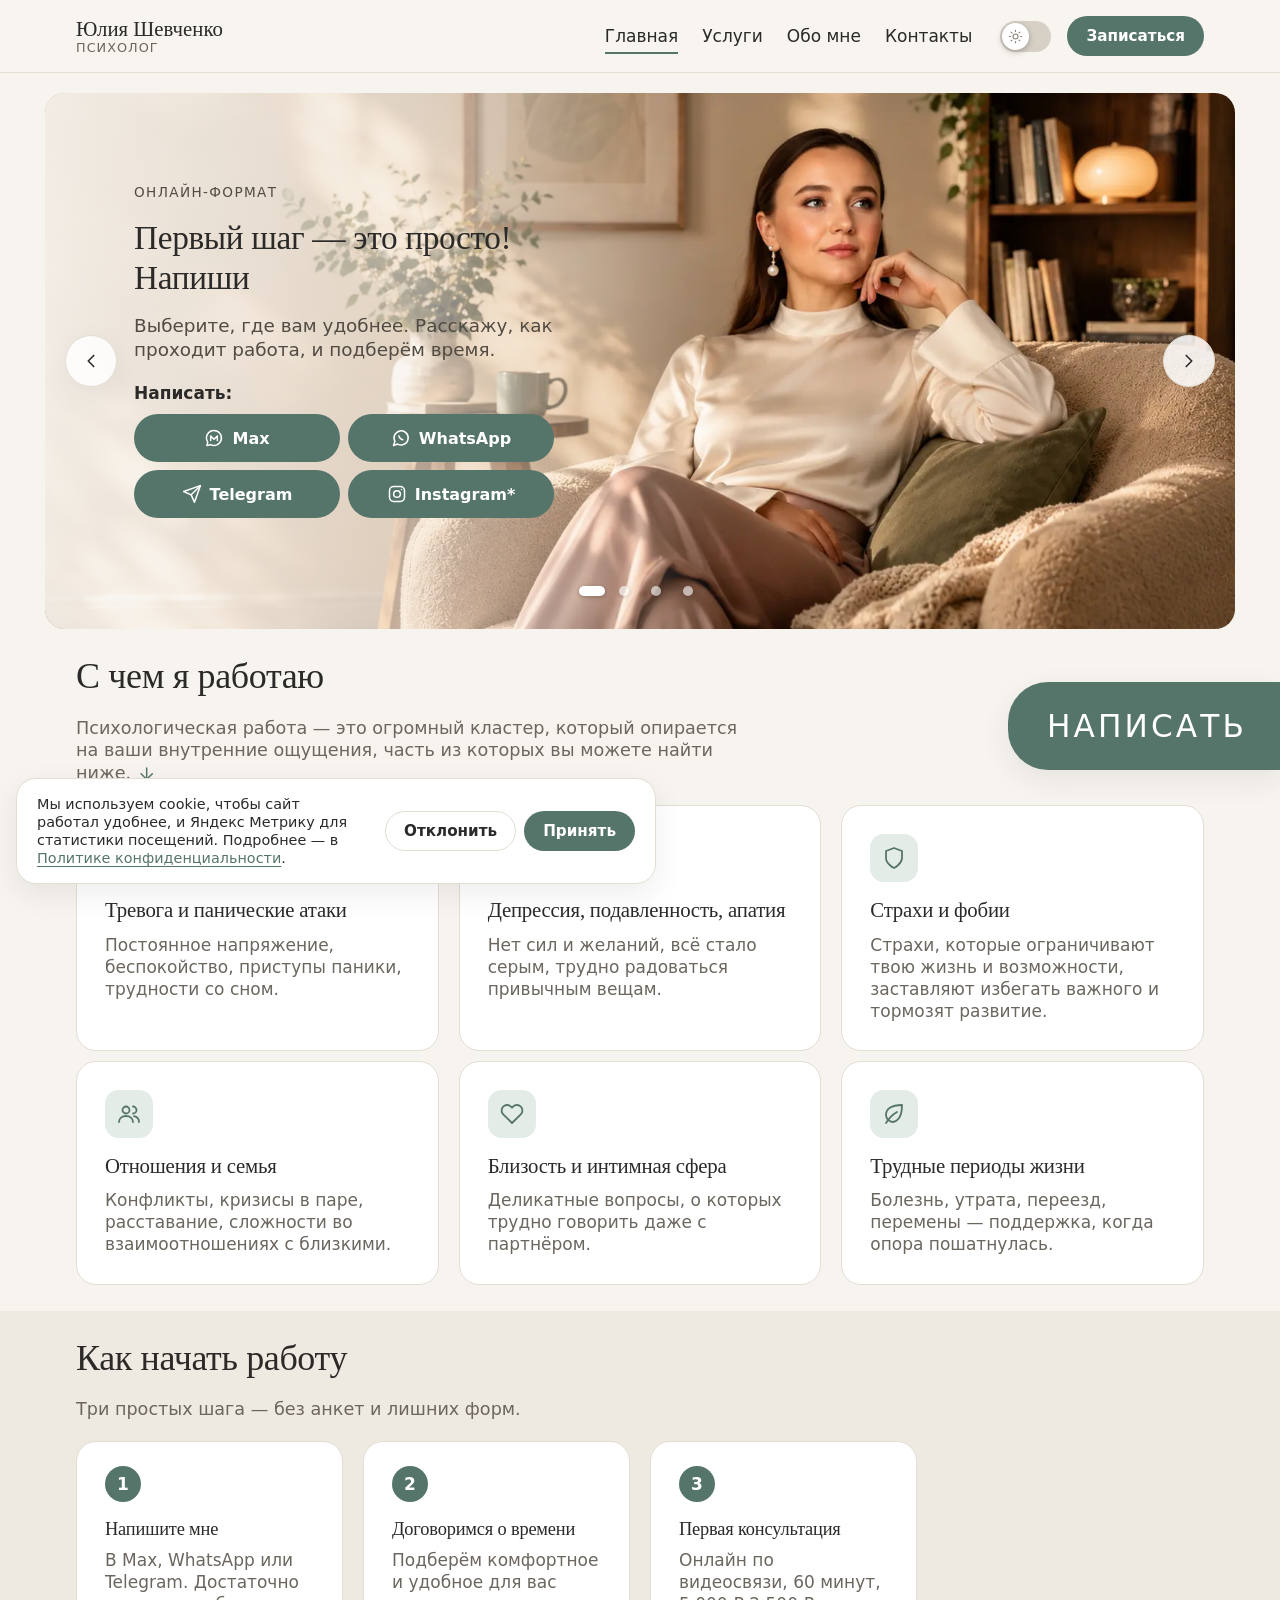
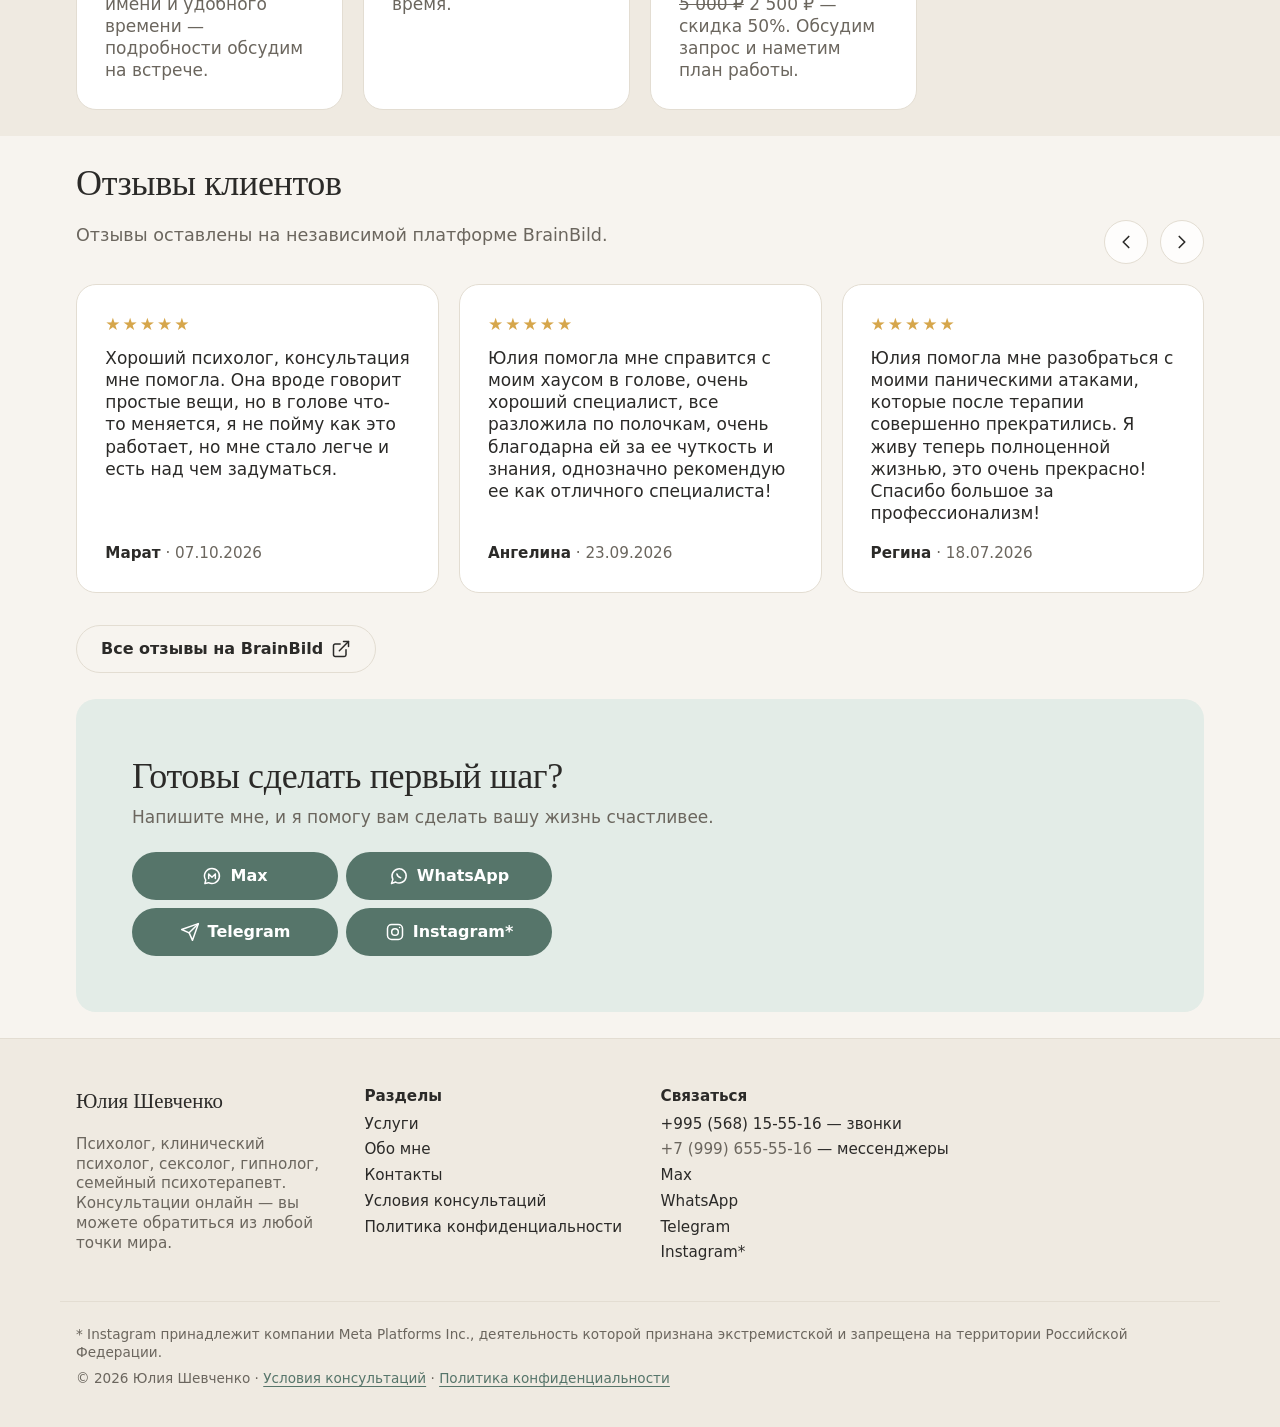
==== commit dadd3d2e: "Правки Юлии: тёмная тема, тексты, услуги, контакты Тёмная тема по цвету Google, белые жирные заголов" ====
--- a/index.html
+++ b/index.html
@@ -3,20 +3,21 @@
 <head>
   <meta charset="utf-8">
   <meta name="viewport" content="width=device-width, initial-scale=1, viewport-fit=cover">
+  <meta name="format-detection" content="telephone=no">
   <meta http-equiv="Content-Security-Policy" content="default-src 'self'; script-src 'self' https://mc.yandex.ru https://mc.yandex.com https://yastatic.net; style-src 'self'; img-src 'self' data: https://mc.yandex.ru https://mc.yandex.com; connect-src 'self' https://mc.yandex.ru https://mc.yandex.com; frame-src https://mc.yandex.ru https://mc.yandex.com; font-src 'self'; object-src 'none'; base-uri 'self'; form-action 'none'; upgrade-insecure-requests">
   <meta name="referrer" content="strict-origin-when-cross-origin">
   <meta name="robots" content="noindex, nofollow">
   <title>Юлия Шевченко — русскоязычный психолог онлайн</title>
-  <meta name="description" content="Русскоязычный психолог онлайн Юлия Шевченко: клинический психолог, сексолог, семейные консультации. Помощь при тревоге, панических атаках, страхах, трудностях в отношениях. Для клиентов из России, Грузии и других стран.">
+  <meta name="description" content="Русскоязычный психолог онлайн Юлия Шевченко: клинический психолог, сексолог, гипнолог, семейные консультации. Помощь при тревоге, панических атаках, депрессии, страхах, трудностях в отношениях. Для клиентов из России, Грузии и других стран.">
   <meta name="color-scheme" content="light dark">
   <meta name="theme-color" media="(prefers-color-scheme: light)" content="#f7f4ef">
-  <meta name="theme-color" media="(prefers-color-scheme: dark)" content="#2c2c2e">
+  <meta name="theme-color" media="(prefers-color-scheme: dark)" content="#222328">
   <meta property="og:type" content="website">
   <meta property="og:locale" content="ru_RU">
   <meta property="og:site_name" content="Юлия Шевченко, психолог">
   <meta property="og:title" content="Юлия Шевченко — русскоязычный психолог онлайн">
-  <meta property="og:description" content="Русскоязычный психолог онлайн Юлия Шевченко: клинический психолог, сексолог, семейные консультации. Помощь при тревоге, панических атаках, страхах, трудностях в отношениях. Для клиентов из России, Грузии и других стран.">
-  <script type="application/ld+json">{"@context":"https://schema.org","@type":"ProfessionalService","name":"Юлия Шевченко — психолог онлайн","description":"Русскоязычный психолог онлайн: консультации психолога, сексолога, семейные консультации для клиентов из России, Грузии и других стран.","telephone":"+995568155516","priceRange":"2500–7000 ₽","availableLanguage":"ru","areaServed":[{"@type":"Country","name":"Россия"},{"@type":"Country","name":"Грузия"}],"address":{"@type":"PostalAddress","addressLocality":"Батуми","addressCountry":"GE"},"founder":{"@type":"Person","name":"Юлия Шевченко","jobTitle":"Клинический психолог, сексолог, семейный психолог","knowsLanguage":"ru","memberOf":{"@type":"Organization","name":"Общероссийская профессиональная психотерапевтическая лига"}},"sameAs":["https://max.ru/u/f9LHodD0cOKk_u18LXHImXIByhpQPeGZuKE-pP99DJCB697-HTZF4HaJNt8","https://t.me/Yuliya_psyhologist","https://www.instagram.com/yuliya_psyhologist/","https://brainbild.com/psycholog/author/yuliya_shevchenko/?tab=reviews"]}</script>
+  <meta property="og:description" content="Русскоязычный психолог онлайн Юлия Шевченко: клинический психолог, сексолог, гипнолог, семейные консультации. Помощь при тревоге, панических атаках, депрессии, страхах, трудностях в отношениях. Для клиентов из России, Грузии и других стран.">
+  <script type="application/ld+json">{"@context":"https://schema.org","@type":"ProfessionalService","name":"Юлия Шевченко — психолог онлайн","description":"Русскоязычный психолог онлайн: консультации психолога, сексолога, гипнолога, семейные консультации для клиентов из России, Грузии и других стран.","telephone":"+995568155516","priceRange":"2500–7000 ₽","availableLanguage":"ru","areaServed":[{"@type":"Country","name":"Россия"},{"@type":"Country","name":"Грузия"}],"address":{"@type":"PostalAddress","addressLocality":"Батуми","addressCountry":"GE"},"founder":{"@type":"Person","name":"Юлия Шевченко","jobTitle":"Клинический психолог, сексолог, гипнолог, семейный психолог","knowsLanguage":"ru","memberOf":{"@type":"Organization","name":"Общероссийская профессиональная психотерапевтическая лига"}},"sameAs":["https://max.ru/u/f9LHodD0cOKk_u18LXHImXIByhpQPeGZuKE-pP99DJCB697-HTZF4HaJNt8","https://t.me/Yuliya_psyhologist","https://www.instagram.com/yuliya_psyhologist/","https://brainbild.com/psycholog/author/yuliya_shevchenko/?tab=reviews"]}</script>
   <link rel="icon" href="favicon.ico" sizes="48x48">
   <link rel="icon" href="favicon-32.png" sizes="32x32" type="image/png">
   <link rel="icon" href="favicon.svg" sizes="any" type="image/svg+xml">
@@ -78,7 +79,7 @@
             <img class="slide__image" src="img/Slide-1-Girl.webp" alt="" width="1671" height="941" decoding="async" fetchpriority="high">
             <div class="slide__content">
               <span class="slide__eyebrow">Онлайн-формат</span>
-              <h2>Первый шаг — просто написать</h2>
+              <h2><span class="slide__line">Первый шаг — это просто!</span><br>Напиши</h2>
               <p class="slide__text">Выберите, где вам удобнее. Расскажу, как проходит работа, и подберём время.</p>
               <p class="slide__actions-label">Написать:</p>
               <div class="slide__actions contact-buttons">
@@ -92,7 +93,7 @@
           <article class="slide slide--2" role="group" aria-roledescription="слайд" aria-label="2 из 4">
             <img class="slide__image" src="img/Slide-2-Girl.webp" alt="" width="1870" height="841" decoding="async" loading="lazy">
             <div class="slide__content">
-              <span class="slide__eyebrow">Клинический психолог · сексолог · семейный психотерапевт</span>
+              <span class="slide__eyebrow">Клинический психолог · сексолог · гипнолог · семейный психотерапевт</span>
               <h1>Помогаю справиться с тревогой, страхами и трудностями в отношениях</h1>
               <p class="slide__text">Бережно, конфиденциально и без оценок. Консультации онлайн — из любой точки мира.</p>
               
@@ -105,9 +106,9 @@
           <article class="slide slide--3" role="group" aria-roledescription="слайд" aria-label="3 из 4">
             <img class="slide__image" src="img/Slide-2-Girl.webp" alt="" width="1870" height="841" decoding="async" loading="lazy">
             <div class="slide__content">
-              <span class="slide__eyebrow">Тревога и панические атаки</span>
-              <h2>Когда тревога мешает жить, работать и спать</h2>
-              <p class="slide__text">Разберёмся, что её запускает, и найдём способы вернуть ощущение опоры.</p>
+              <span class="slide__eyebrow">Когда нет сил</span>
+              <h2>Депрессия, выгорание, стресс мешают жить и спать</h2>
+              <p class="slide__text">Разберёмся, что отнимает силы, и вместе найдём, как вернуть энергию, сон и интерес к жизни.</p>
               
               <div class="slide__actions">
                 <a class="btn btn--primary" href="services.html">Подробнее</a>
@@ -137,7 +138,7 @@
       <div class="container">
         <div class="section__head">
           <h2 id="topics-title">С чем я работаю</h2>
-          <p>Если вы узнали себя хотя бы в одном пункте — можно прийти даже без чёткого запроса. Вместе разберёмся, с чего начать.</p>
+          <p>Психологическая работа — это огромный кластер, который опирается на ваши внутренние ощущения, часть из которых вы можете найти <span class="nowrap">ниже. <svg viewBox="0 0 24 24" fill="none" stroke="currentColor" stroke-width="1.8" stroke-linecap="round" stroke-linejoin="round" aria-hidden="true" focusable="false" class="icon-inline"><path d="M12 5v14"/><path d="M19 12l-7 7-7-7"/></svg></span></p>
         </div>
         <div class="grid grid--3">
           <article class="card">
@@ -147,18 +148,18 @@
           </article>
           <article class="card">
             <div class="card__icon"><svg viewBox="0 0 24 24" fill="none" stroke="currentColor" stroke-width="1.8" stroke-linecap="round" stroke-linejoin="round" aria-hidden="true" focusable="false"><path d="M17.5 19H8a5 5 0 1 1 .9-9.9A6 6 0 0 1 20 11.5a3.75 3.75 0 0 1-2.5 7.5z"/></svg></div>
-            <h3>Подавленность и апатия</h3>
+            <h3>Депрессия, подавленность, апатия</h3>
             <p class="muted">Нет сил и желаний, всё стало серым, трудно радоваться привычным вещам.</p>
           </article>
           <article class="card">
             <div class="card__icon"><svg viewBox="0 0 24 24" fill="none" stroke="currentColor" stroke-width="1.8" stroke-linecap="round" stroke-linejoin="round" aria-hidden="true" focusable="false"><path d="M12 22s8-4 8-10V5l-8-3-8 3v7c0 6 8 10 8 10z"/></svg></div>
             <h3>Страхи и фобии</h3>
-            <p class="muted">Страхи, которые ограничивают жизнь и заставляют избегать важного.</p>
+            <p class="muted">Страхи, которые ограничивают твою жизнь и возможности, заставляют избегать важного и тормозят развитие.</p>
           </article>
           <article class="card">
             <div class="card__icon"><svg viewBox="0 0 24 24" fill="none" stroke="currentColor" stroke-width="1.8" stroke-linecap="round" stroke-linejoin="round" aria-hidden="true" focusable="false"><circle cx="9" cy="8" r="3.5"/><path d="M2 20c0-3.5 3-6 7-6s7 2.5 7 6"/><path d="M16 4.5a3.5 3.5 0 0 1 0 7"/><path d="M22 20c0-3-2-5.2-5-5.8"/></svg></div>
             <h3>Отношения и семья</h3>
-            <p class="muted">Конфликты, кризисы в паре, расставание, сложности с близкими.</p>
+            <p class="muted">Конфликты, кризисы в паре, расставание, сложности во взаимоотношениях с близкими.</p>
           </article>
           <article class="card">
             <div class="card__icon"><svg viewBox="0 0 24 24" fill="none" stroke="currentColor" stroke-width="1.8" stroke-linecap="round" stroke-linejoin="round" aria-hidden="true" focusable="false"><path d="M20.8 4.6a5.5 5.5 0 0 0-7.8 0L12 5.7l-1-1.1a5.5 5.5 0 0 0-7.8 7.8L12 21l8.8-8.6a5.5 5.5 0 0 0 0-7.8z"/></svg></div>
@@ -187,7 +188,7 @@
           </li>
           <li>
             <h3>Договоримся о времени</h3>
-            <p>Подберём день и час с учётом вашего часового пояса.</p>
+            <p>Подберём комфортное и удобное для вас время.</p>
           </li>
           <li>
             <h3>Первая консультация</h3>
@@ -202,7 +203,7 @@
         <div class="carousel__head">
           <div class="section__head">
             <h2 id="reviews-title">Отзывы клиентов</h2>
-            <p>Отзывы оставлены на независимой платформе BrainBild. Имена — как у авторов на платформе.</p>
+            <p>Отзывы оставлены на независимой платформе BrainBild.</p>
           </div>
           <div class="carousel__controls">
             <button class="slider__arrow" type="button" data-carousel-prev aria-label="Предыдущие отзывы"><svg viewBox="0 0 24 24" fill="none" stroke="currentColor" stroke-width="1.8" stroke-linecap="round" stroke-linejoin="round" aria-hidden="true" focusable="false"><path d="M15 18l-6-6 6-6"/></svg></button>
@@ -259,7 +260,7 @@
         <div class="cta-band">
           <div>
             <h2>Готовы сделать первый шаг?</h2>
-            <p>Напишите — отвечу и помогу выбрать удобный формат.</p>
+            <p>Напишите мне, и я помогу вам сделать вашу жизнь счастливее.</p>
           </div>
           <div class="contact-buttons">
             <a class="btn btn--primary" href="https://max.ru/u/f9LHodD0cOKk_u18LXHImXIByhpQPeGZuKE-pP99DJCB697-HTZF4HaJNt8" data-goal="max" target="_blank" rel="noopener noreferrer"><svg viewBox="0 0 24 24" fill="none" stroke="currentColor" stroke-width="1.8" stroke-linecap="round" stroke-linejoin="round" aria-hidden="true" focusable="false"><path d="M12 3a9 9 0 1 1-4.2 17L3.5 21l1-4A9 9 0 0 1 12 3z"/><path d="M8 15V9.5l4 4 4-4V15"/></svg>Max</a>
@@ -276,7 +277,7 @@
     <div class="container footer__grid">
       <div>
         <p class="logo__name">Юлия Шевченко</p>
-        <p class="muted">Психолог, клинический психолог, сексолог, семейный психотерапевт. Консультации онлайн — вы можете обратиться из любой точки мира.</p>
+        <p class="muted">Психолог, клинический психолог, сексолог, гипнолог, семейный психотерапевт. Консультации онлайн — вы можете обратиться из любой точки мира.</p>
       </div>
       <nav aria-label="Разделы сайта">
         <p class="footer__title">Разделы</p>
@@ -291,7 +292,7 @@
       <div>
         <p class="footer__title">Связаться</p>
         <ul class="footer__links">
-          <li><a href="tel:+995568155516" data-goal="phone">+995 568 155516</a> — звонки</li>
+          <li><a href="tel:+995568155516" data-goal="phone">+995 (568) 15-55-16</a> — звонки</li>
           <li><span class="nowrap">+7 (999) 655-55-16</span> — мессенджеры</li>
           <li><a href="https://max.ru/u/f9LHodD0cOKk_u18LXHImXIByhpQPeGZuKE-pP99DJCB697-HTZF4HaJNt8" data-goal="max" target="_blank" rel="noopener noreferrer">Max</a></li>
           <li><a href="https://wa.me/79996555516" data-goal="whatsapp" target="_blank" rel="noopener noreferrer">WhatsApp</a></li>
--- a/css/style.css
+++ b/css/style.css
@@ -8,6 +8,10 @@
   --bg-soft: #efeae1;
   --surface: #ffffff;
   --text: #2b2a28;
+  --heading: #2b2a28;
+  --heading-weight: 500;
+  --title-fit: 0.08;
+  --label: #6b665e;
   --muted: #6b665e;
   --border: #e3ddd2;
   --accent: #56756a;
@@ -34,45 +38,53 @@
 @media (prefers-color-scheme: dark) {
   :root:not([data-theme="light"]) {
     color-scheme: dark;
-    --bg: #2c2c2e;
-    --bg-soft: #323234;
-    --surface: #3a3a3d;
-    --text: #f5f5f7;
-    --muted: #b8b8bc;
-    --border: #58585b;
+    --bg: #222328;
+    --bg-soft: #28292f;
+    --surface: #2d2d35;
+    --text: #e6e7ec;
+    --heading: #ffffff;
+    --heading-weight: 700;
+    --title-fit: 0.071;
+    --label: #ffffff;
+    --muted: #cfd0d8;
+    --border: #464753;
     --accent: #9fc0e8;
     --accent-hover: #b8d2f1;
     --accent-text: #0b0b0c;
-    --accent-soft: #464649;
-    --switch-off: #626266;
+    --accent-soft: #383944;
+    --switch-off: #54555f;
     --switch-on: #9fc0e8;
     --shadow: 0 10px 30px rgba(0, 0, 0, 0.35);
-    --slide-1: radial-gradient(120% 140% at 85% 20%, #58585b 0%, #3a3a3d 55%, #2c2c2e 100%);
-    --slide-2: radial-gradient(120% 140% at 15% 80%, #58585b 0%, #3a3a3d 60%, #2c2c2e 100%);
-    --slide-3: radial-gradient(120% 140% at 80% 80%, #58585b 0%, #3a3a3d 60%, #2c2c2e 100%);
-    --slide-4: radial-gradient(120% 140% at 20% 20%, #58585b 0%, #3a3a3d 60%, #2c2c2e 100%);
+    --slide-1: radial-gradient(120% 140% at 85% 20%, #464753 0%, #2d2d35 55%, #222328 100%);
+    --slide-2: radial-gradient(120% 140% at 15% 80%, #464753 0%, #2d2d35 60%, #222328 100%);
+    --slide-3: radial-gradient(120% 140% at 80% 80%, #464753 0%, #2d2d35 60%, #222328 100%);
+    --slide-4: radial-gradient(120% 140% at 20% 20%, #464753 0%, #2d2d35 60%, #222328 100%);
   }
 }
 
 :root[data-theme="dark"] {
   color-scheme: dark;
-  --bg: #2c2c2e;
-  --bg-soft: #323234;
-  --surface: #3a3a3d;
-  --text: #f5f5f7;
-  --muted: #b8b8bc;
-  --border: #58585b;
+  --bg: #222328;
+  --bg-soft: #28292f;
+  --surface: #2d2d35;
+  --text: #e6e7ec;
+  --heading: #ffffff;
+  --heading-weight: 700;
+  --title-fit: 0.071;
+  --label: #ffffff;
+  --muted: #cfd0d8;
+  --border: #464753;
   --accent: #9fc0e8;
   --accent-hover: #b8d2f1;
   --accent-text: #0b0b0c;
-  --accent-soft: #464649;
-  --switch-off: #626266;
+  --accent-soft: #383944;
+  --switch-off: #54555f;
   --switch-on: #9fc0e8;
   --shadow: 0 10px 30px rgba(0, 0, 0, 0.35);
-  --slide-1: radial-gradient(120% 140% at 85% 20%, #58585b 0%, #3a3a3d 55%, #2c2c2e 100%);
-  --slide-2: radial-gradient(120% 140% at 15% 80%, #58585b 0%, #3a3a3d 60%, #2c2c2e 100%);
-  --slide-3: radial-gradient(120% 140% at 80% 80%, #58585b 0%, #3a3a3d 60%, #2c2c2e 100%);
-  --slide-4: radial-gradient(120% 140% at 20% 20%, #58585b 0%, #3a3a3d 60%, #2c2c2e 100%);
+  --slide-1: radial-gradient(120% 140% at 85% 20%, #464753 0%, #2d2d35 55%, #222328 100%);
+  --slide-2: radial-gradient(120% 140% at 15% 80%, #464753 0%, #2d2d35 60%, #222328 100%);
+  --slide-3: radial-gradient(120% 140% at 80% 80%, #464753 0%, #2d2d35 60%, #222328 100%);
+  --slide-4: radial-gradient(120% 140% at 20% 20%, #464753 0%, #2d2d35 60%, #222328 100%);
 }
 
 /* ==========================================================================
@@ -126,16 +138,31 @@
 h3,
 .h3 {
   overflow-wrap: break-word;
-  hyphens: auto;
   font-family: var(--font-serif);
-  font-weight: 500;
+  font-weight: var(--heading-weight);
   line-height: 1.2;
   margin: 0 0 0.5em;
   letter-spacing: -0.01em;
+  color: var(--heading);
+}
+
+strong,
+.faq summary,
+.facts dd,
+.footer__title,
+.slide__actions-label {
+  color: var(--heading);
 }
 
 h1 {
   font-size: clamp(2rem, 4.5vw, 3.25rem);
+}
+
+/* «Конфиденциальности» в заголовке должно вмещаться целиком */
+@media (max-width: 359px) {
+  h1 {
+    font-size: 1.7rem;
+  }
 }
 
 h2 {
@@ -602,10 +629,22 @@
   font-size: clamp(1.5rem, 2.6vw, 2.5rem);
 }
 
+.slide__line {
+  white-space: nowrap;
+}
+
+/* На узких телефонах заголовок ужимается, чтобы первая строка не переносилась */
+@media (max-width: 420px) {
+  .slide--1 .slide__content h2 {
+    font-size: min(1.5rem, calc((100vw - 74px) * var(--title-fit)));
+  }
+}
+
 @media (min-width: 901px) {
   /* Фото светлое в любой теме — текст на нём всегда тёмный */
   .slide {
     --text: #2b2a28;
+    --heading: #2b2a28;
     --muted: #514b43;
     --border: rgba(43, 42, 40, 0.25);
   }
@@ -886,6 +925,14 @@
   font-size: 1.1rem;
 }
 
+.icon-inline {
+  display: inline-block;
+  width: 1.1em;
+  height: 1.1em;
+  vertical-align: -0.22em;
+  color: var(--accent);
+}
+
 .page-head {
   padding: clamp(20px, 3.5vw, 40px) 0 8px;
 }
@@ -893,6 +940,28 @@
 .page-head p {
   max-width: 680px;
   font-size: 1.15rem;
+  color: var(--muted);
+}
+
+.phones {
+  display: grid;
+  gap: 14px;
+  margin: 16px 0 0;
+  font-size: 1.15rem;
+}
+
+.phones dt {
+  color: var(--muted);
+}
+
+.phones dd {
+  margin: 0;
+}
+
+/* Номер для мессенджеров не ссылка, поэтому серый */
+.phones dd > span,
+.story p > span.nowrap,
+.footer__links li > span {
   color: var(--muted);
 }
 
@@ -977,6 +1046,74 @@
 /* Длительность и цена прижаты к низу — во всех карточках на одном уровне */
 .service__meta {
   margin-top: auto;
+}
+
+/* Длинное описание открывается стрелкой; анимация включается с первым нажатием */
+.service__toggle {
+  margin-left: auto;
+}
+
+.service__more {
+  display: grid;
+  place-items: center;
+  width: 36px;
+  height: 36px;
+  margin: -8px 0;
+  padding: 0;
+  border: 1px solid var(--border);
+  border-radius: 50%;
+  background: var(--accent-soft);
+  color: var(--accent);
+  cursor: pointer;
+}
+
+.service__more[hidden] {
+  display: none;
+}
+
+.service__more svg {
+  width: 20px;
+  height: 20px;
+}
+
+.service.is-animated .service__more svg {
+  transition: transform 0.35s ease;
+}
+
+.service.is-open .service__more svg {
+  transform: rotate(180deg);
+}
+
+/* 5 строк на телефоне, 4 на компьютере; открытую высоту ставит main.js */
+.js .service__desc {
+  --desc-lines: 5;
+  max-height: calc(1.3em * var(--desc-lines));
+  overflow: hidden;
+  line-height: 1.3;
+}
+
+@media (min-width: 901px) {
+  .js .service__desc {
+    --desc-lines: 4;
+  }
+}
+
+/* Многоточие в конце обрезанного текста; пока идёт анимация, его нет */
+.js .service__desc.is-clamped {
+  display: -webkit-box;
+  -webkit-box-orient: vertical;
+  -webkit-line-clamp: var(--desc-lines);
+}
+
+.service.is-animated .service__desc {
+  transition: max-height 0.35s ease;
+}
+
+@media (prefers-reduced-motion: reduce) {
+  .service.is-animated .service__desc,
+  .service.is-animated .service__more svg {
+    transition: none;
+  }
 }
 
 .service__price {
@@ -1024,7 +1161,7 @@
   font-weight: 600;
   letter-spacing: 0.1em;
   text-transform: uppercase;
-  color: var(--muted);
+  color: var(--label);
 }
 
 .package__price {
@@ -1371,7 +1508,7 @@
 /* В тёмной теме — цвет основного фона, в светлой — прозрачный серый.
    В ::backdrop старые браузеры не видят переменные, поэтому цвета заданы явно */
 .lightbox::backdrop {
-  background: rgba(44, 44, 46, 0.94);
+  background: rgba(34, 35, 40, 0.94);
 }
 
 :root[data-theme="light"] .lightbox::backdrop {
@@ -1502,12 +1639,75 @@
   align-self: flex-start;
 }
 
-.note {
-  padding: 20px 24px;
-  border-left: 3px solid var(--accent);
-  background: var(--surface);
-  border-radius: 0 var(--radius-sm) var(--radius-sm) 0;
-  color: var(--muted);
+/* На телефоне карточки становятся кнопками 2×2, нажимается вся кнопка */
+@media (max-width: 700px) {
+  .contact-grid {
+    grid-template-columns: repeat(2, 131px);
+    justify-content: center;
+    gap: 10px;
+  }
+
+  .contact-card {
+    position: relative;
+    align-items: center;
+    justify-content: center;
+    gap: 4px;
+    padding: 15px 5px;
+    border-color: transparent;
+    background: var(--accent);
+    color: var(--accent-text);
+    text-align: center;
+    transition: transform 0.15s ease;
+  }
+
+  .contact-card:active {
+    transform: scale(0.97);
+  }
+
+  .contact-card .card__icon {
+    width: 73px;
+    height: 73px;
+    margin: 0;
+    border-radius: 50%;
+    background: rgba(255, 255, 255, 0.25);
+    color: inherit;
+  }
+
+  .contact-card .card__icon svg {
+    width: 39px;
+    height: 39px;
+  }
+
+  .contact-card .h3 {
+    margin: 0;
+    color: inherit;
+    font-size: 1.15rem;
+  }
+
+  .contact-card p {
+    display: none;
+  }
+
+  .contact-card .btn {
+    position: absolute;
+    inset: 0;
+    width: 100%;
+    height: 100%;
+    min-height: 0;
+    margin: 0;
+    padding: 0;
+    border: 0;
+    border-radius: inherit;
+    background: none;
+    color: transparent;
+    font-size: 0;
+    transform: none;
+  }
+
+  .contact-card .btn:focus-visible {
+    outline: 3px solid var(--accent-text);
+    outline-offset: -6px;
+  }
 }
 
 /* ==========================================================================
@@ -1528,6 +1728,23 @@
 
 .prose li {
   margin-bottom: 0.4em;
+}
+
+.story h2:first-child {
+  margin-top: 0;
+}
+
+.story .contact-buttons {
+  margin-top: 16px;
+}
+
+.story__phone {
+  font-weight: 600;
+}
+
+.about__lead {
+  font-size: clamp(1.4rem, 2.5vw, 1.8rem);
+  font-weight: 700;
 }
 
 .table-wrap {
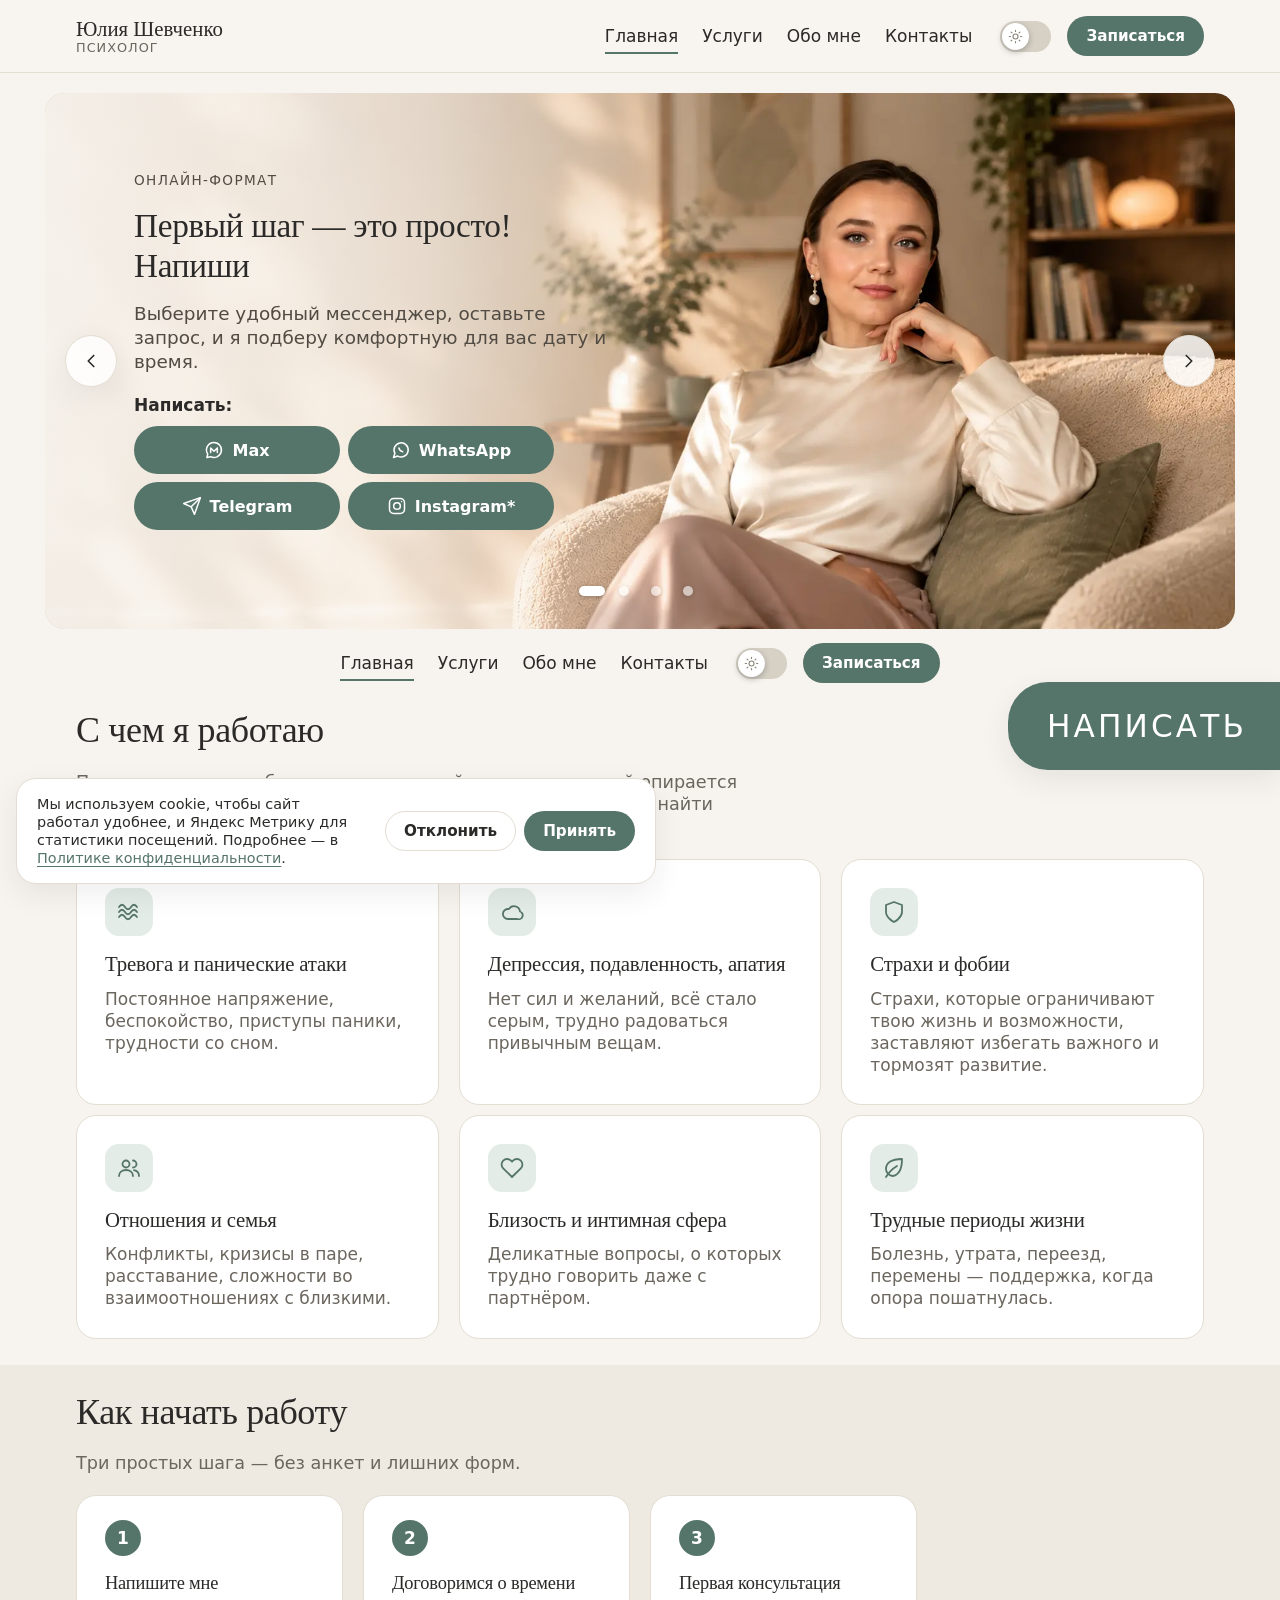
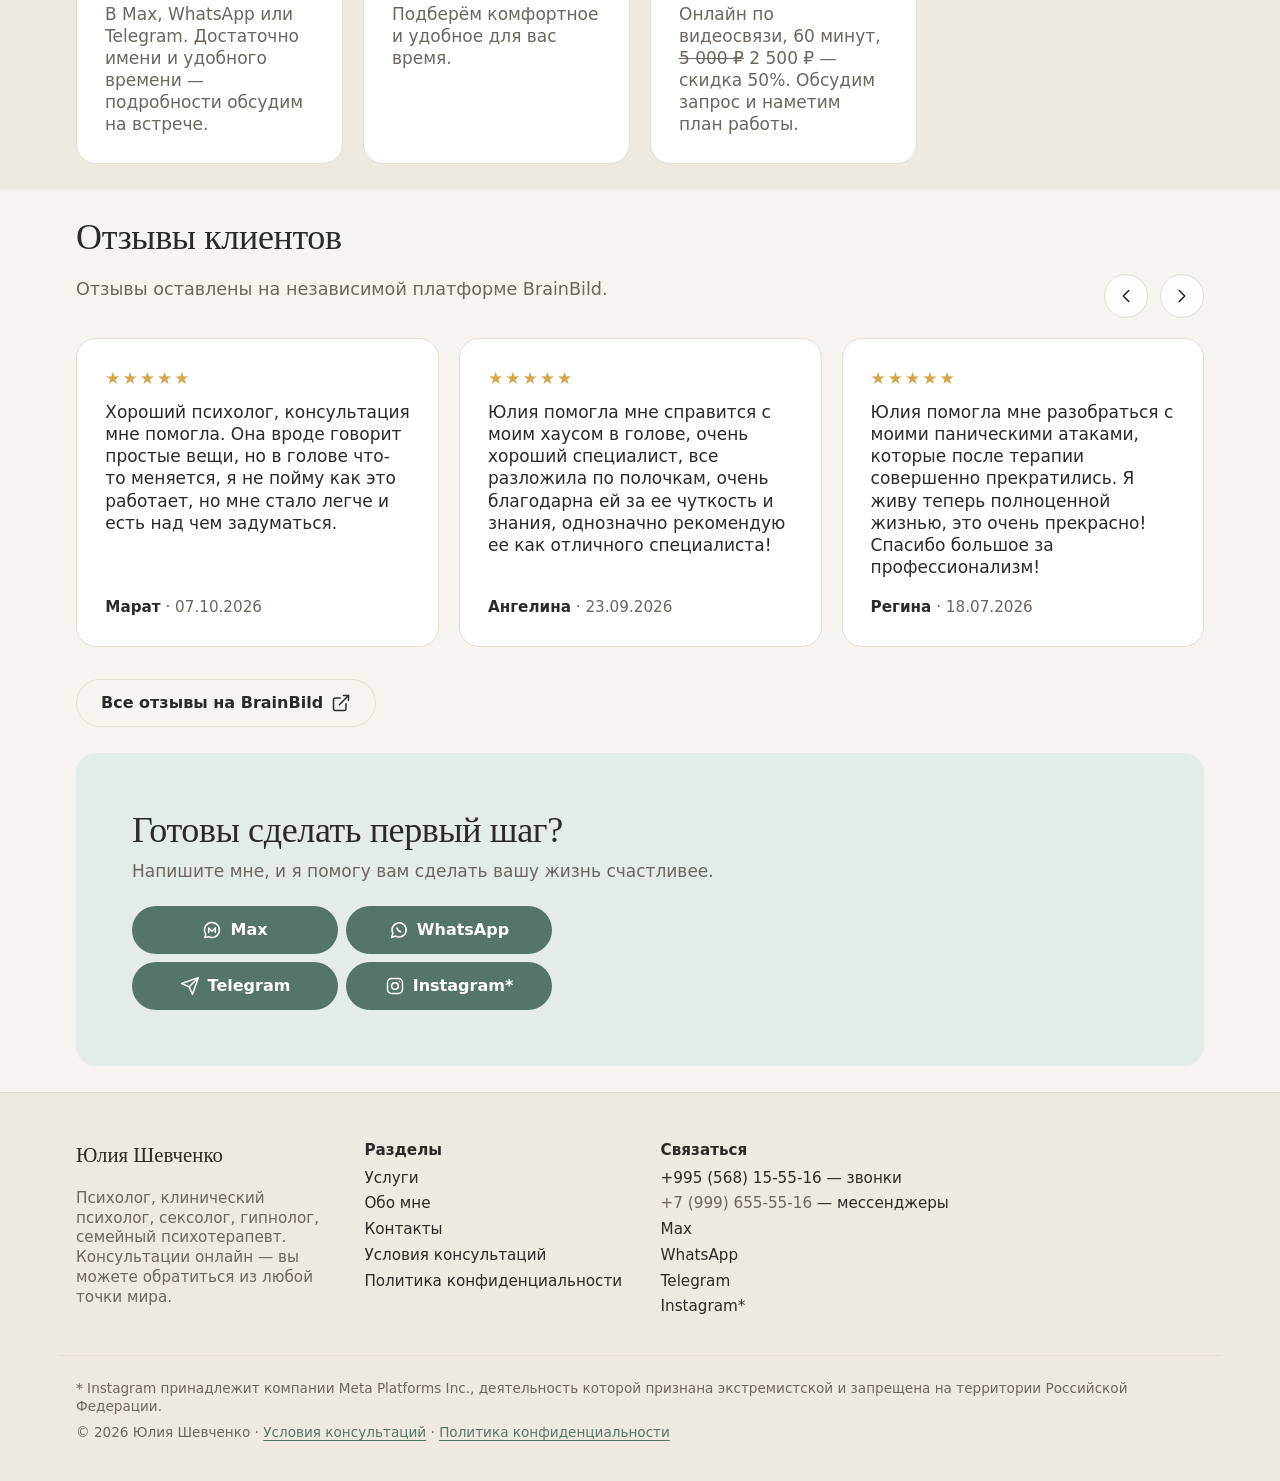
==== commit 963cef79: "Главная: меню под слайдером на ПК, обмен фото слайдов, текст первого слайда" ====
--- a/index.html
+++ b/index.html
@@ -76,11 +76,11 @@
       <div class="slider" data-slider data-autoplay="5000" aria-roledescription="карусель" aria-label="Об услугах">
         <div class="slider__track">
           <article class="slide slide--1" role="group" aria-roledescription="слайд" aria-label="1 из 4">
-            <img class="slide__image" src="img/Slide-1-Girl.webp" alt="" width="1671" height="941" decoding="async" fetchpriority="high">
+            <img class="slide__image" src="img/Slide-2-Girl.webp" alt="" width="1870" height="841" decoding="async" fetchpriority="high">
             <div class="slide__content">
               <span class="slide__eyebrow">Онлайн-формат</span>
               <h2><span class="slide__line">Первый шаг — это просто!</span><br>Напиши</h2>
-              <p class="slide__text">Выберите, где вам удобнее. Расскажу, как проходит работа, и подберём время.</p>
+              <p class="slide__text">Выберите удобный мессенджер, оставьте запрос, и я подберу комфортную для вас дату и время.</p>
               <p class="slide__actions-label">Написать:</p>
               <div class="slide__actions contact-buttons">
                 <a class="btn btn--primary" href="https://max.ru/u/f9LHodD0cOKk_u18LXHImXIByhpQPeGZuKE-pP99DJCB697-HTZF4HaJNt8" data-goal="max" target="_blank" rel="noopener noreferrer"><svg viewBox="0 0 24 24" fill="none" stroke="currentColor" stroke-width="1.8" stroke-linecap="round" stroke-linejoin="round" aria-hidden="true" focusable="false"><path d="M12 3a9 9 0 1 1-4.2 17L3.5 21l1-4A9 9 0 0 1 12 3z"/><path d="M8 15V9.5l4 4 4-4V15"/></svg>Max</a>
@@ -104,7 +104,7 @@
             </div>
           </article>
           <article class="slide slide--3" role="group" aria-roledescription="слайд" aria-label="3 из 4">
-            <img class="slide__image" src="img/Slide-2-Girl.webp" alt="" width="1870" height="841" decoding="async" loading="lazy">
+            <img class="slide__image" src="img/Slide-1-Girl.webp" alt="" width="1671" height="941" decoding="async" loading="lazy">
             <div class="slide__content">
               <span class="slide__eyebrow">Когда нет сил</span>
               <h2>Депрессия, выгорание, стресс мешают жить и спать</h2>
@@ -133,6 +133,28 @@
         <div class="slider__dots"></div>
       </div>
     </section>
+
+    <nav class="hero-nav" aria-label="Разделы сайта под слайдером">
+      <div class="container hero-nav__inner">
+        <ul class="hero-nav__list">
+          <li><a href="index.html" aria-current="page">Главная</a></li>
+          <li><a href="services.html">Услуги</a></li>
+          <li><a href="about.html">Обо мне</a></li>
+          <li><a href="contacts.html">Контакты</a></li>
+        </ul>
+        <div class="hero-nav__actions">
+      <button class="theme-switch theme-switch--hero" type="button" role="switch" aria-checked="false" aria-label="Тёмная тема">
+        <span class="theme-switch__track">
+          <span class="theme-switch__thumb">
+            <span class="theme-switch__sun"><svg viewBox="0 0 24 24" fill="none" stroke="currentColor" stroke-width="1.8" stroke-linecap="round" stroke-linejoin="round" aria-hidden="true" focusable="false"><circle cx="12" cy="12" r="4"/><path d="M12 2v2M12 20v2M4.9 4.9l1.4 1.4M17.7 17.7l1.4 1.4M2 12h2M20 12h2M4.9 19.1l1.4-1.4M17.7 6.3l1.4-1.4"/></svg></span>
+            <span class="theme-switch__moon"><svg viewBox="0 0 24 24" fill="none" stroke="currentColor" stroke-width="1.8" stroke-linecap="round" stroke-linejoin="round" aria-hidden="true" focusable="false"><path d="M21 12.8A9 9 0 1 1 11.2 3a7 7 0 0 0 9.8 9.8z"/></svg></span>
+          </span>
+        </span>
+      </button>
+          <a class="btn btn--primary btn--sm" href="contacts.html">Записаться</a>
+        </div>
+      </div>
+    </nav>
 
     <section class="section" aria-labelledby="topics-title">
       <div class="container">
--- a/css/style.css
+++ b/css/style.css
@@ -447,6 +447,57 @@
   display: none;
 }
 
+/* Копия навигации под слайдером на главной */
+.hero-nav {
+  padding-top: 14px;
+}
+
+@media (max-width: 900px) {
+  .hero-nav {
+    display: none;
+  }
+}
+
+.hero-nav__inner {
+  display: flex;
+  flex-wrap: wrap;
+  align-items: center;
+  justify-content: center;
+  gap: 10px 28px;
+}
+
+.hero-nav__list {
+  display: flex;
+  flex-wrap: wrap;
+  justify-content: center;
+  gap: 8px 24px;
+  margin: 0;
+  padding: 0;
+  list-style: none;
+}
+
+.hero-nav__list a {
+  padding: 6px 0;
+  border-bottom: 2px solid transparent;
+  color: var(--text);
+  text-decoration: none;
+}
+
+.hero-nav__list a:hover,
+.hero-nav__list a[aria-current="page"] {
+  border-bottom-color: var(--accent);
+}
+
+.hero-nav__actions {
+  display: flex;
+  align-items: center;
+  gap: 16px;
+}
+
+html:not(.js) .theme-switch--hero {
+  display: none;
+}
+
 /* Копия переключателя в шапке — только на мобилке, рядом с бургером */
 .theme-switch--bar {
   display: none;
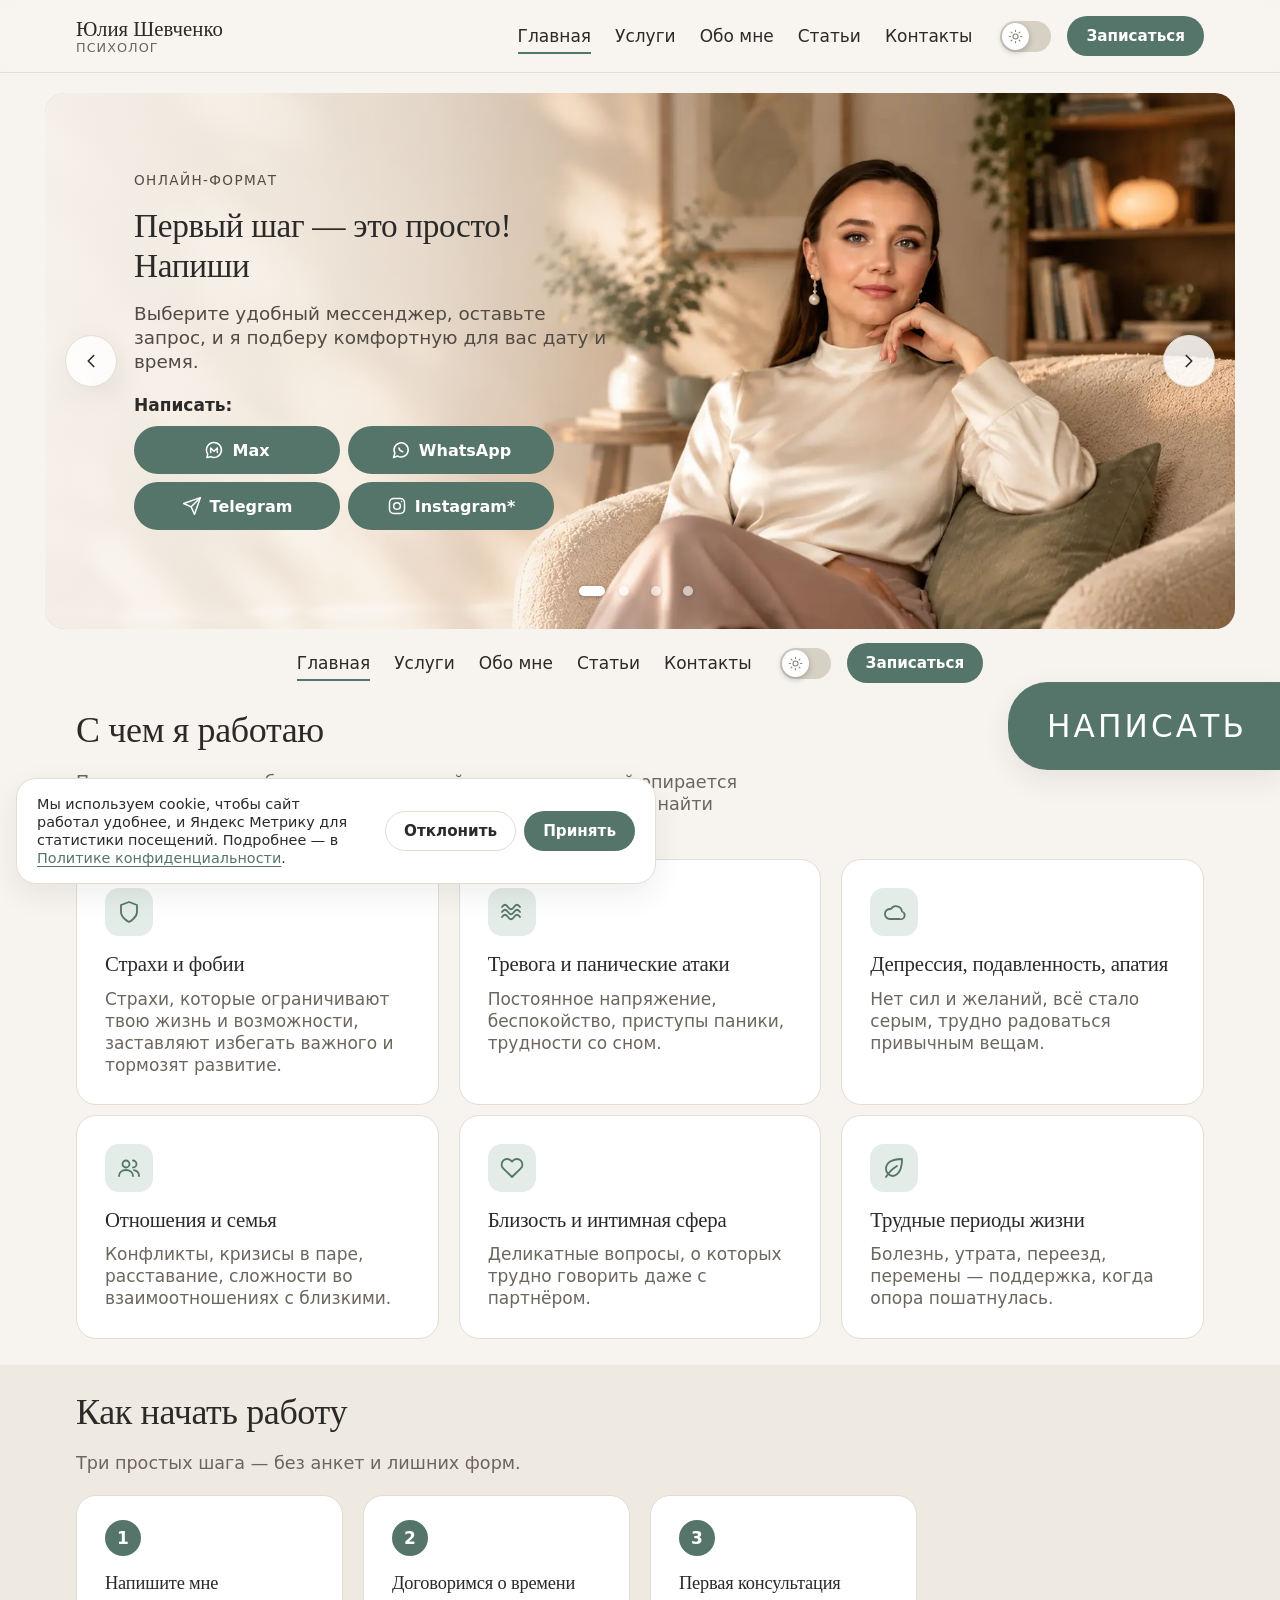
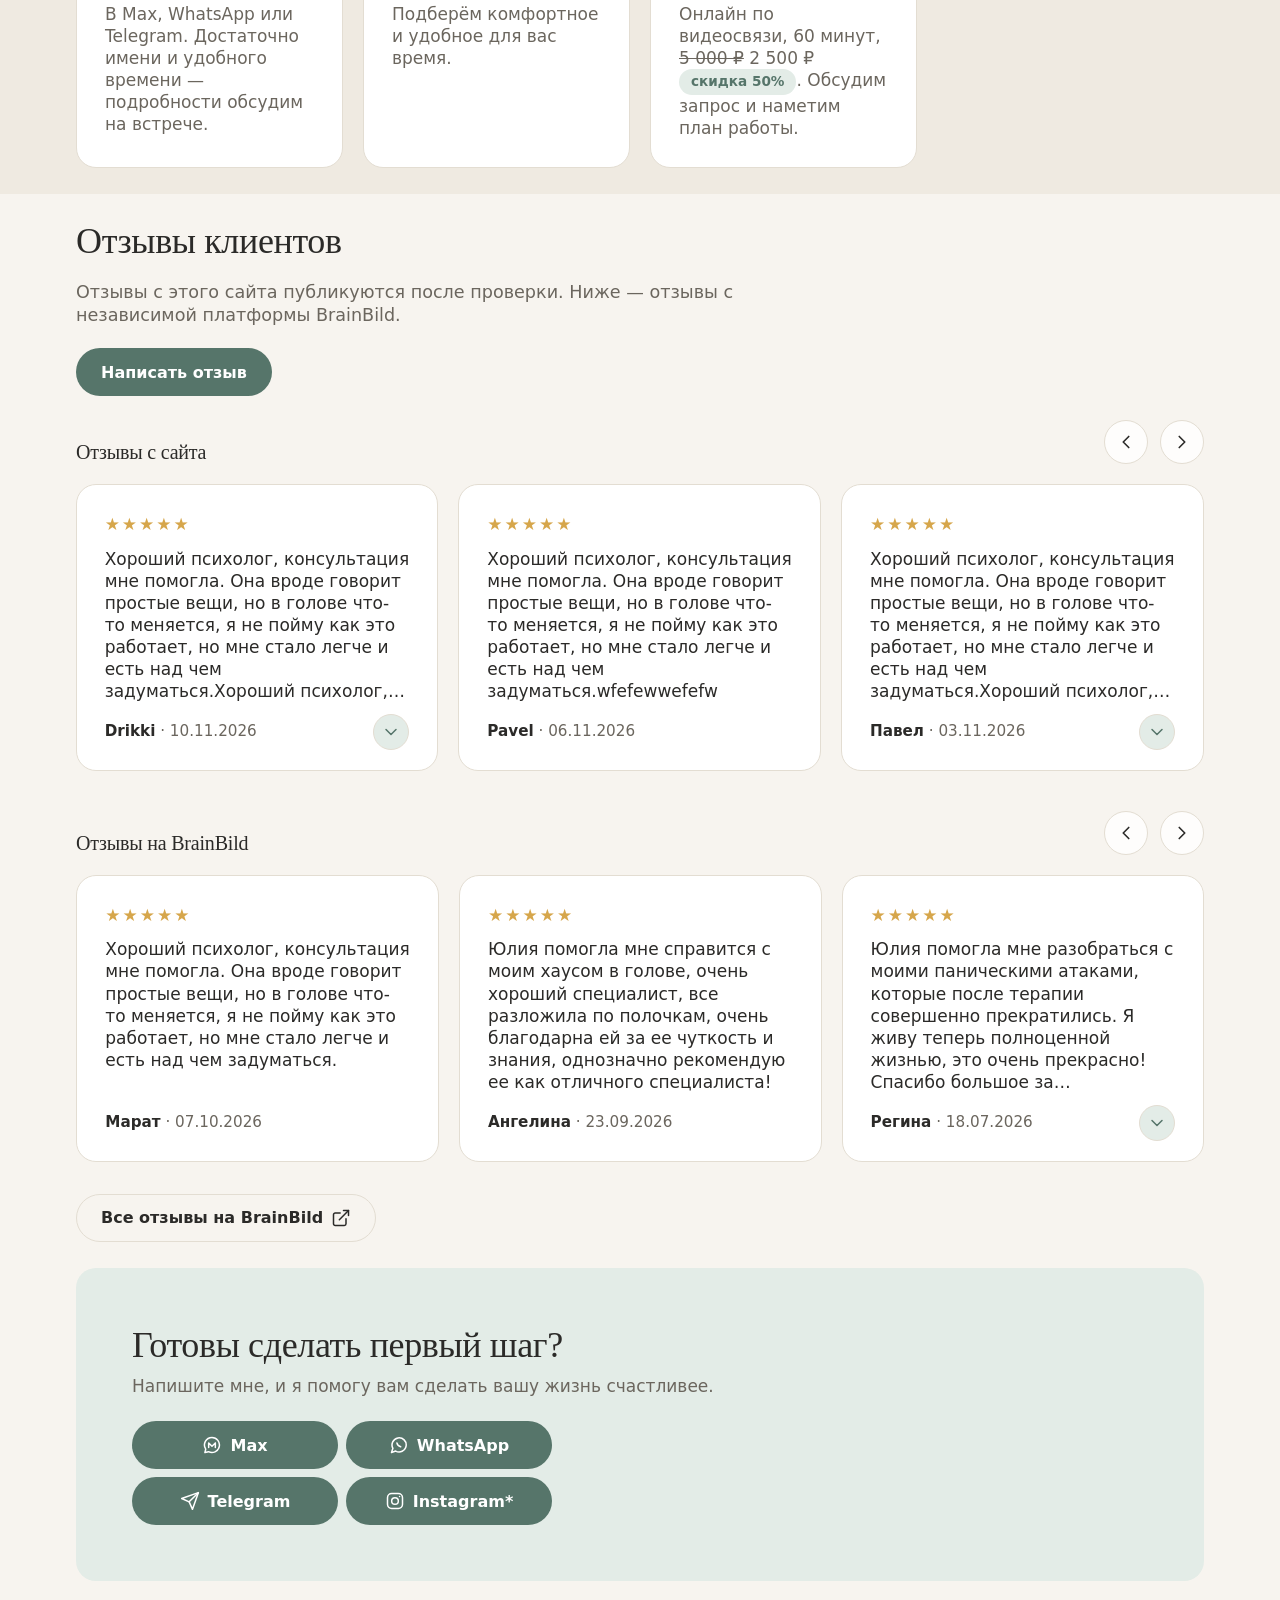
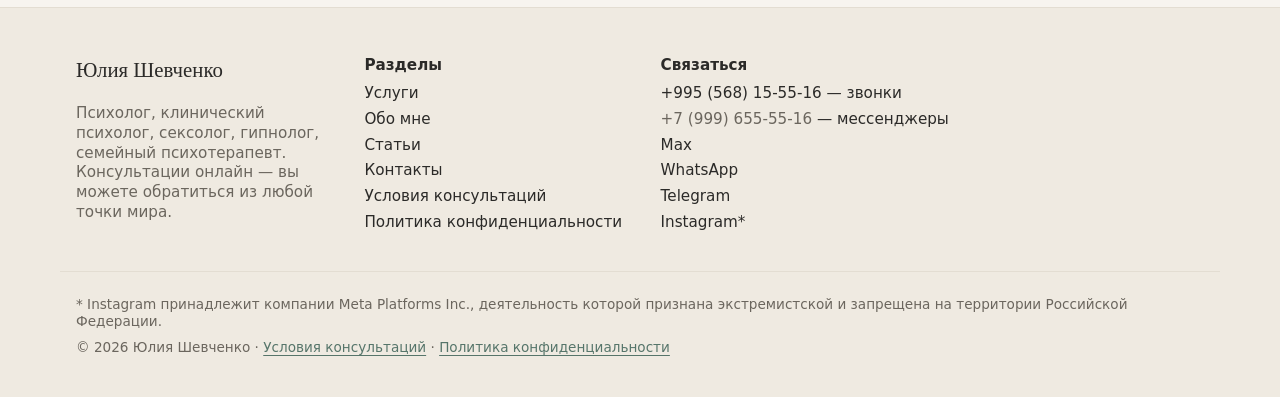
==== commit 256e16af: "Страницы сайта пересобраны из админки Страницы собраны генератором из текущих данных сайта (как на о" ====
--- a/index.html
+++ b/index.html
@@ -53,6 +53,7 @@
           <li><a href="index.html" aria-current="page">Главная</a></li>
           <li><a href="services.html">Услуги</a></li>
           <li><a href="about.html">Обо мне</a></li>
+          <li><a href="articles.html">Статьи</a></li>
           <li><a href="contacts.html">Контакты</a></li>
         </ul>
         <div class="nav__actions">
@@ -75,11 +76,11 @@
     <section class="hero" aria-label="Главное">
       <div class="slider" data-slider data-autoplay="5000" aria-roledescription="карусель" aria-label="Об услугах">
         <div class="slider__track">
-          <article class="slide slide--1" role="group" aria-roledescription="слайд" aria-label="1 из 4">
+          <article class="slide slide--fit" role="group" aria-roledescription="слайд" aria-label="1 из 4">
             <img class="slide__image" src="img/Slide-2-Girl.webp" alt="" width="1870" height="841" decoding="async" fetchpriority="high">
             <div class="slide__content">
               <span class="slide__eyebrow">Онлайн-формат</span>
-              <h2><span class="slide__line">Первый шаг — это просто!</span><br>Напиши</h2>
+              <h1><span class="slide__line">Первый шаг — это просто!</span><br>Напиши</h1>
               <p class="slide__text">Выберите удобный мессенджер, оставьте запрос, и я подберу комфортную для вас дату и время.</p>
               <p class="slide__actions-label">Написать:</p>
               <div class="slide__actions contact-buttons">
@@ -90,11 +91,11 @@
               </div>
             </div>
           </article>
-          <article class="slide slide--2" role="group" aria-roledescription="слайд" aria-label="2 из 4">
+          <article class="slide slide--hide-text-phone" role="group" aria-roledescription="слайд" aria-label="2 из 4">
             <img class="slide__image" src="img/Slide-2-Girl.webp" alt="" width="1870" height="841" decoding="async" loading="lazy">
             <div class="slide__content">
               <span class="slide__eyebrow">Клинический психолог · сексолог · гипнолог · семейный психотерапевт</span>
-              <h1>Помогаю справиться с тревогой, страхами и трудностями в отношениях</h1>
+              <h2>Помогаю справиться с тревогой, страхами и трудностями в отношениях</h2>
               <p class="slide__text">Бережно, конфиденциально и без оценок. Консультации онлайн — из любой точки мира.</p>
               
               <div class="slide__actions">
@@ -103,7 +104,7 @@
               </div>
             </div>
           </article>
-          <article class="slide slide--3" role="group" aria-roledescription="слайд" aria-label="3 из 4">
+          <article class="slide" role="group" aria-roledescription="слайд" aria-label="3 из 4">
             <img class="slide__image" src="img/Slide-1-Girl.webp" alt="" width="1671" height="941" decoding="async" loading="lazy">
             <div class="slide__content">
               <span class="slide__eyebrow">Когда нет сил</span>
@@ -115,7 +116,7 @@
               </div>
             </div>
           </article>
-          <article class="slide slide--4" role="group" aria-roledescription="слайд" aria-label="4 из 4">
+          <article class="slide" role="group" aria-roledescription="слайд" aria-label="4 из 4">
             <img class="slide__image" src="img/Slide-3-Girl.webp" alt="" width="1870" height="841" decoding="async" loading="lazy">
             <div class="slide__content">
               <span class="slide__eyebrow">Отношения и близость</span>
@@ -140,6 +141,7 @@
           <li><a href="index.html" aria-current="page">Главная</a></li>
           <li><a href="services.html">Услуги</a></li>
           <li><a href="about.html">Обо мне</a></li>
+          <li><a href="articles.html">Статьи</a></li>
           <li><a href="contacts.html">Контакты</a></li>
         </ul>
         <div class="hero-nav__actions">
@@ -164,6 +166,11 @@
         </div>
         <div class="grid grid--3">
           <article class="card">
+            <div class="card__icon"><svg viewBox="0 0 24 24" fill="none" stroke="currentColor" stroke-width="1.8" stroke-linecap="round" stroke-linejoin="round" aria-hidden="true" focusable="false"><path d="M12 22s8-4 8-10V5l-8-3-8 3v7c0 6 8 10 8 10z"/></svg></div>
+            <h3>Страхи и фобии</h3>
+            <p class="muted">Страхи, которые ограничивают твою жизнь и возможности, заставляют избегать важного и тормозят развитие.</p>
+          </article>
+          <article class="card">
             <div class="card__icon"><svg viewBox="0 0 24 24" fill="none" stroke="currentColor" stroke-width="1.8" stroke-linecap="round" stroke-linejoin="round" aria-hidden="true" focusable="false"><path d="M2 12c2-3 4-3 6 0s4 3 6 0 4-3 6 0"/><path d="M2 17c2-3 4-3 6 0s4 3 6 0 4-3 6 0"/><path d="M2 7c2-3 4-3 6 0s4 3 6 0 4-3 6 0"/></svg></div>
             <h3>Тревога и панические атаки</h3>
             <p class="muted">Постоянное напряжение, беспокойство, приступы паники, трудности со сном.</p>
@@ -172,11 +179,6 @@
             <div class="card__icon"><svg viewBox="0 0 24 24" fill="none" stroke="currentColor" stroke-width="1.8" stroke-linecap="round" stroke-linejoin="round" aria-hidden="true" focusable="false"><path d="M17.5 19H8a5 5 0 1 1 .9-9.9A6 6 0 0 1 20 11.5a3.75 3.75 0 0 1-2.5 7.5z"/></svg></div>
             <h3>Депрессия, подавленность, апатия</h3>
             <p class="muted">Нет сил и желаний, всё стало серым, трудно радоваться привычным вещам.</p>
-          </article>
-          <article class="card">
-            <div class="card__icon"><svg viewBox="0 0 24 24" fill="none" stroke="currentColor" stroke-width="1.8" stroke-linecap="round" stroke-linejoin="round" aria-hidden="true" focusable="false"><path d="M12 22s8-4 8-10V5l-8-3-8 3v7c0 6 8 10 8 10z"/></svg></div>
-            <h3>Страхи и фобии</h3>
-            <p class="muted">Страхи, которые ограничивают твою жизнь и возможности, заставляют избегать важного и тормозят развитие.</p>
           </article>
           <article class="card">
             <div class="card__icon"><svg viewBox="0 0 24 24" fill="none" stroke="currentColor" stroke-width="1.8" stroke-linecap="round" stroke-linejoin="round" aria-hidden="true" focusable="false"><circle cx="9" cy="8" r="3.5"/><path d="M2 20c0-3.5 3-6 7-6s7 2.5 7 6"/><path d="M16 4.5a3.5 3.5 0 0 1 0 7"/><path d="M22 20c0-3-2-5.2-5-5.8"/></svg></div>
@@ -214,18 +216,24 @@
           </li>
           <li>
             <h3>Первая консультация</h3>
-            <p>Онлайн по видеосвязи, 60&nbsp;минут, <span class="visually-hidden">обычная цена </span><s class="price-old">5&nbsp;000&nbsp;₽</s> <span class="visually-hidden">со скидкой </span>2&nbsp;500&nbsp;₽ — скидка 50%. Обсудим запрос и наметим план работы.</p>
+            <p>Онлайн по видеосвязи, 60&nbsp;минут, <span class="visually-hidden">обычная цена </span><s class="price-old">5&nbsp;000&nbsp;₽</s> <span class="visually-hidden">со скидкой </span>2&nbsp;500&nbsp;₽ <span class="price-save">скидка 50%</span>. Обсудим запрос и наметим план работы.</p>
           </li>
         </ol>
       </div>
     </section>
 
     <section class="section" aria-labelledby="reviews-title">
-      <div class="container carousel" data-carousel>
+      <div class="container">
+        <div class="section__head reviews__head">
+          <h2 id="reviews-title">Отзывы клиентов</h2>
+          <p>Отзывы с этого сайта публикуются после проверки. Ниже — отзывы с независимой платформы BrainBild.</p>
+          <button class="btn btn--primary reviews__write" type="button" data-review-open>Написать отзыв</button>
+        </div>
+      </div>
+      <div class="container carousel reviews-site" data-carousel>
         <div class="carousel__head">
           <div class="section__head">
-            <h2 id="reviews-title">Отзывы клиентов</h2>
-            <p>Отзывы оставлены на независимой платформе BrainBild.</p>
+            <h3>Отзывы с сайта</h3>
           </div>
           <div class="carousel__controls">
             <button class="slider__arrow" type="button" data-carousel-prev aria-label="Предыдущие отзывы"><svg viewBox="0 0 24 24" fill="none" stroke="currentColor" stroke-width="1.8" stroke-linecap="round" stroke-linejoin="round" aria-hidden="true" focusable="false"><path d="M15 18l-6-6 6-6"/></svg></button>
@@ -233,40 +241,83 @@
           </div>
         </div>
         <div class="carousel__viewport">
+          <ul class="carousel__track" aria-label="Отзывы с сайта">
+            <li class="carousel__item">
+              <figure class="card review review--site">
+                <div class="review__stars" role="img" aria-label="Оценка 5 из 5">★★★★★</div>
+                <blockquote class="review__text"><p>Хороший психолог, консультация мне помогла. Она вроде говорит простые вещи, но в голове что-то меняется, я не пойму как это работает, но мне стало легче и есть над чем задуматься.Хороший психолог, консультация мне помогла. Она вроде говорит простые вещи, но в голове что-то меняется, я не пойму как это работает, но мне стало легче и есть над чем задуматься.Хороший психолог, консультация мне помогла. Она вроде говорит простые вещи, но в голове что-то меняется, я не пойму как это работает, но мне стало легче и есть над чем задуматься.Хороший психолог, консультация мне помогла. Она вроде говорит простые вещи, но в голове что-то меняется, я не пойму как это работает, но мне стало легче и есть над чем задуматься.</p></blockquote>
+                <figcaption class="review__author"><span class="review__who"><strong>Drikki</strong> <span class="muted">· 10.11.2026</span></span><button class="review__more" type="button" aria-expanded="false" aria-label="Показать отзыв полностью" hidden><svg viewBox="0 0 24 24" fill="none" stroke="currentColor" stroke-width="1.8" stroke-linecap="round" stroke-linejoin="round" aria-hidden="true" focusable="false"><path d="M6 9l6 6 6-6"/></svg></button></figcaption>
+              </figure>
+            </li>
+            <li class="carousel__item">
+              <figure class="card review review--site">
+                <div class="review__stars" role="img" aria-label="Оценка 5 из 5">★★★★★</div>
+                <blockquote class="review__text"><p>Хороший психолог, консультация мне помогла. Она вроде говорит простые вещи, но в голове что-то меняется, я не пойму как это работает, но мне стало легче и есть над чем задуматься.wfefewwefefw</p></blockquote>
+                <figcaption class="review__author"><span class="review__who"><strong>Pavel</strong> <span class="muted">· 06.11.2026</span></span><button class="review__more" type="button" aria-expanded="false" aria-label="Показать отзыв полностью" hidden><svg viewBox="0 0 24 24" fill="none" stroke="currentColor" stroke-width="1.8" stroke-linecap="round" stroke-linejoin="round" aria-hidden="true" focusable="false"><path d="M6 9l6 6 6-6"/></svg></button></figcaption>
+              </figure>
+            </li>
+            <li class="carousel__item">
+              <figure class="card review review--site">
+                <div class="review__stars" role="img" aria-label="Оценка 5 из 5">★★★★★</div>
+                <blockquote class="review__text"><p>Хороший психолог, консультация мне помогла. Она вроде говорит простые вещи, но в голове что-то меняется, я не пойму как это работает, но мне стало легче и есть над чем задуматься.Хороший психолог, консультация мне помогла. Она вроде говорит простые вещи, но в голове что-то меняется, я не пойму как это работает, но мне стало легче и есть над чем задуматься.</p></blockquote>
+                <figcaption class="review__author"><span class="review__who"><strong>Павел</strong> <span class="muted">· 03.11.2026</span></span><button class="review__more" type="button" aria-expanded="false" aria-label="Показать отзыв полностью" hidden><svg viewBox="0 0 24 24" fill="none" stroke="currentColor" stroke-width="1.8" stroke-linecap="round" stroke-linejoin="round" aria-hidden="true" focusable="false"><path d="M6 9l6 6 6-6"/></svg></button></figcaption>
+              </figure>
+            </li>
+            <li class="carousel__item">
+              <figure class="card review review--site">
+                <div class="review__stars" role="img" aria-label="Оценка 5 из 5">★★★★★</div>
+                <blockquote class="review__text"><p>Хороший психолог, консультация мне помогла. Она вроде говорит простые вещи, но в голове что-то меняется, я не пойму как это работает, но мне стало легче и есть над чем задуматься.</p></blockquote>
+                <figcaption class="review__author"><span class="review__who"><strong>Pavel</strong></span><button class="review__more" type="button" aria-expanded="false" aria-label="Показать отзыв полностью" hidden><svg viewBox="0 0 24 24" fill="none" stroke="currentColor" stroke-width="1.8" stroke-linecap="round" stroke-linejoin="round" aria-hidden="true" focusable="false"><path d="M6 9l6 6 6-6"/></svg></button></figcaption>
+              </figure>
+            </li>
+          </ul>
+        </div>
+      </div>
+      <div class="container carousel reviews-bb" data-carousel>
+        <div class="carousel__head">
+          <div class="section__head">
+            <h3>Отзывы на BrainBild</h3>
+          </div>
+          <div class="carousel__controls">
+            <button class="slider__arrow" type="button" data-carousel-prev aria-label="Предыдущие отзывы"><svg viewBox="0 0 24 24" fill="none" stroke="currentColor" stroke-width="1.8" stroke-linecap="round" stroke-linejoin="round" aria-hidden="true" focusable="false"><path d="M15 18l-6-6 6-6"/></svg></button>
+            <button class="slider__arrow" type="button" data-carousel-next aria-label="Следующие отзывы"><svg viewBox="0 0 24 24" fill="none" stroke="currentColor" stroke-width="1.8" stroke-linecap="round" stroke-linejoin="round" aria-hidden="true" focusable="false"><path d="M9 18l6-6-6-6"/></svg></button>
+          </div>
+        </div>
+        <div class="carousel__viewport">
           <ul class="carousel__track" aria-label="Отзывы">
             <li class="carousel__item">
-              <figure class="card review">
+              <figure class="card review review--bb">
                 <div class="review__stars" role="img" aria-label="Оценка 5 из 5">★★★★★</div>
                 <blockquote class="review__text"><p>Хороший психолог, консультация мне помогла. Она вроде говорит простые вещи, но в голове что-то меняется, я не пойму как это работает, но мне стало легче и есть над чем задуматься.</p></blockquote>
-                <figcaption class="review__author"><strong>Марат</strong> <span class="muted">· 07.10.2026</span></figcaption>
-              </figure>
-            </li>
-            <li class="carousel__item">
-              <figure class="card review">
+                <figcaption class="review__author"><span class="review__who"><strong>Марат</strong> <span class="muted">· 07.10.2026</span></span><button class="review__more" type="button" aria-expanded="false" aria-label="Показать отзыв полностью" hidden><svg viewBox="0 0 24 24" fill="none" stroke="currentColor" stroke-width="1.8" stroke-linecap="round" stroke-linejoin="round" aria-hidden="true" focusable="false"><path d="M6 9l6 6 6-6"/></svg></button></figcaption>
+              </figure>
+            </li>
+            <li class="carousel__item">
+              <figure class="card review review--bb">
                 <div class="review__stars" role="img" aria-label="Оценка 5 из 5">★★★★★</div>
                 <blockquote class="review__text"><p>Юлия помогла мне справится с моим хаусом в голове, очень хороший специалист, все разложила по полочкам, очень благодарна ей за ее чуткость и знания, однозначно рекомендую ее как отличного специалиста!</p></blockquote>
-                <figcaption class="review__author"><strong>Ангелина</strong> <span class="muted">· 23.09.2026</span></figcaption>
-              </figure>
-            </li>
-            <li class="carousel__item">
-              <figure class="card review">
+                <figcaption class="review__author"><span class="review__who"><strong>Ангелина</strong> <span class="muted">· 23.09.2026</span></span><button class="review__more" type="button" aria-expanded="false" aria-label="Показать отзыв полностью" hidden><svg viewBox="0 0 24 24" fill="none" stroke="currentColor" stroke-width="1.8" stroke-linecap="round" stroke-linejoin="round" aria-hidden="true" focusable="false"><path d="M6 9l6 6 6-6"/></svg></button></figcaption>
+              </figure>
+            </li>
+            <li class="carousel__item">
+              <figure class="card review review--bb">
                 <div class="review__stars" role="img" aria-label="Оценка 5 из 5">★★★★★</div>
                 <blockquote class="review__text"><p>Юлия помогла мне разобраться с моими паническими атаками, которые после терапии совершенно прекратились. Я живу теперь полноценной жизнью, это очень прекрасно! Спасибо большое за профессионализм!</p></blockquote>
-                <figcaption class="review__author"><strong>Регина</strong> <span class="muted">· 18.07.2026</span></figcaption>
-              </figure>
-            </li>
-            <li class="carousel__item">
-              <figure class="card review">
+                <figcaption class="review__author"><span class="review__who"><strong>Регина</strong> <span class="muted">· 18.07.2026</span></span><button class="review__more" type="button" aria-expanded="false" aria-label="Показать отзыв полностью" hidden><svg viewBox="0 0 24 24" fill="none" stroke="currentColor" stroke-width="1.8" stroke-linecap="round" stroke-linejoin="round" aria-hidden="true" focusable="false"><path d="M6 9l6 6 6-6"/></svg></button></figcaption>
+              </figure>
+            </li>
+            <li class="carousel__item">
+              <figure class="card review review--bb">
                 <div class="review__stars" role="img" aria-label="Оценка 5 из 5">★★★★★</div>
                 <blockquote class="review__text"><p>Профессионализмом Юлии я очень доволен, обратился с тревогой которая перерастала в панические атаки. Обратился в острой фазе, Юлия быстро смогла меня успокоить, буду обращаться еще</p></blockquote>
-                <figcaption class="review__author"><strong>Алексей</strong> <span class="muted">· 27.06.2026</span></figcaption>
-              </figure>
-            </li>
-            <li class="carousel__item">
-              <figure class="card review">
+                <figcaption class="review__author"><span class="review__who"><strong>Алексей</strong> <span class="muted">· 27.06.2026</span></span><button class="review__more" type="button" aria-expanded="false" aria-label="Показать отзыв полностью" hidden><svg viewBox="0 0 24 24" fill="none" stroke="currentColor" stroke-width="1.8" stroke-linecap="round" stroke-linejoin="round" aria-hidden="true" focusable="false"><path d="M6 9l6 6 6-6"/></svg></button></figcaption>
+              </figure>
+            </li>
+            <li class="carousel__item">
+              <figure class="card review review--bb">
                 <div class="review__stars" role="img" aria-label="Оценка 5 из 5">★★★★★</div>
                 <blockquote class="review__text"><p>Отличный специалист, помогла справиться с моей тревогой, которая у меня была по поводу моих отношений. Помогла во всем разобраться, теперь мне многое понятно и есть куда двигаться. Всем рекомендую.</p></blockquote>
-                <figcaption class="review__author"><strong>Зара</strong> <span class="muted">· 17.06.2026</span></figcaption>
+                <figcaption class="review__author"><span class="review__who"><strong>Зара</strong> <span class="muted">· 17.06.2026</span></span><button class="review__more" type="button" aria-expanded="false" aria-label="Показать отзыв полностью" hidden><svg viewBox="0 0 24 24" fill="none" stroke="currentColor" stroke-width="1.8" stroke-linecap="round" stroke-linejoin="round" aria-hidden="true" focusable="false"><path d="M6 9l6 6 6-6"/></svg></button></figcaption>
               </figure>
             </li>
           </ul>
@@ -276,6 +327,53 @@
         </p>
       </div>
     </section>
+    <dialog class="review-dialog" data-review-dialog aria-labelledby="review-form-title">
+      <button class="review-dialog__close" type="button" data-review-close aria-label="Закрыть">×</button>
+      <form class="review-form" data-review-form novalidate>
+        <h2 id="review-form-title">Ваш отзыв</h2>
+        <p class="muted review-form__note">Отзыв появится на сайте после проверки.</p>
+        <fieldset class="review-form__stars" data-stars>
+          <legend>Оценка <span class="review-form__req" aria-hidden="true">*</span></legend>
+          <div class="stars">
+            <label class="stars__star"><input type="radio" name="rating" value="1" required><span class="visually-hidden">1 из 5</span><span aria-hidden="true">★</span></label>
+            <label class="stars__star"><input type="radio" name="rating" value="2" required><span class="visually-hidden">2 из 5</span><span aria-hidden="true">★</span></label>
+            <label class="stars__star"><input type="radio" name="rating" value="3" required><span class="visually-hidden">3 из 5</span><span aria-hidden="true">★</span></label>
+            <label class="stars__star"><input type="radio" name="rating" value="4" required><span class="visually-hidden">4 из 5</span><span aria-hidden="true">★</span></label>
+            <label class="stars__star"><input type="radio" name="rating" value="5" required><span class="visually-hidden">5 из 5</span><span aria-hidden="true">★</span></label>
+          </div>
+        </fieldset>
+        <label class="review-form__field">
+          <span>Имя <span class="review-form__req" aria-hidden="true">*</span></span>
+          <input class="review-form__input" type="text" name="name" required maxlength="60" autocomplete="given-name">
+          <small class="muted">Можно только имя или псевдоним.</small>
+        </label>
+        <label class="review-form__field">
+          <span>Дата консультации</span>
+          <input class="review-form__input" type="date" name="date" data-review-date>
+        </label>
+        <label class="review-form__field">
+          <span>Отзыв <span class="review-form__req" aria-hidden="true">*</span></span>
+          <textarea class="review-form__input" name="text" rows="6" required minlength="20" maxlength="2000"></textarea>
+        </label>
+        <div class="review-form__trap" aria-hidden="true">
+          <label>Не заполняйте это поле <input type="text" name="website" tabindex="-1" autocomplete="off"></label>
+        </div>
+        <label class="review-form__consent">
+          <input type="checkbox" name="consent" required>
+          <span>Согласен(на) на публикацию отзыва и обработку данных по <a href="privacy.html" target="_blank">Политике конфиденциальности</a> <span class="review-form__req" aria-hidden="true">*</span></span>
+        </label>
+        <p class="review-form__error" role="alert" data-review-error></p>
+        <div class="review-form__actions">
+          <button class="btn btn--primary" type="submit" data-review-submit>Отправить</button>
+          <button class="btn btn--outline" type="button" data-review-close>Отмена</button>
+        </div>
+      </form>
+    </dialog>
+    <dialog class="review-thanks" data-review-thanks aria-labelledby="review-thanks-title">
+      <button class="review-dialog__close" type="button" data-review-thanks-close aria-label="Закрыть">×</button>
+      <h2 id="review-thanks-title">Спасибо за отзыв!</h2>
+      <p>Он появится на сайте после проверки.</p>
+    </dialog>
 
     <section class="section section--cta" aria-label="Запись">
       <div class="container">
@@ -306,6 +404,7 @@
         <ul class="footer__links">
           <li><a href="services.html">Услуги</a></li>
           <li><a href="about.html">Обо мне</a></li>
+          <li><a href="articles.html">Статьи</a></li>
           <li><a href="contacts.html">Контакты</a></li>
           <li><a href="terms.html">Условия консультаций</a></li>
           <li><a href="privacy.html">Политика конфиденциальности</a></li>
--- a/css/style.css
+++ b/css/style.css
@@ -45,6 +45,7 @@
     --heading: #ffffff;
     --heading-weight: 700;
     --title-fit: 0.071;
+    --narrow-card-title: 0.93;
     --label: #ffffff;
     --muted: #cfd0d8;
     --border: #464753;
@@ -71,6 +72,7 @@
   --heading: #ffffff;
   --heading-weight: 700;
   --title-fit: 0.071;
+  --narrow-card-title: 0.93;
   --label: #ffffff;
   --muted: #cfd0d8;
   --border: #464753;
@@ -651,6 +653,10 @@
    поверх светлой левой части. На узком — фото сверху целиком, текст под ним. */
 .slide {
   flex: 0 0 100%;
+  /* Слайд никогда не шире слайдера, даже если в тексте очень длинное слово:
+     иначе он растягивается и наезжает на соседний. (overflow: hidden здесь нельзя —
+     на ПК он отключает рост слайда под длинный текст, и текст обрезается) */
+  min-width: 0;
   display: grid;
   background: var(--bg-soft);
 }
@@ -673,6 +679,14 @@
   max-width: min(48%, 620px);
   padding: 32px 0 56px clamp(24px, 7vw, 104px);
   color: var(--text);
+  /* Слово без пробелов длиннее строки (ссылка, опечатка) переносится по буквам;
+     обычный текст по-прежнему переносится по словам. Кнопок это не касается —
+     надписи на них не должны рваться посреди слова */
+  overflow-wrap: anywhere;
+}
+
+.slide__actions {
+  overflow-wrap: normal;
 }
 
 .slide__content h1,
@@ -684,9 +698,11 @@
   white-space: nowrap;
 }
 
-/* На узких телефонах заголовок ужимается, чтобы первая строка не переносилась */
+/* На узких телефонах заголовок ужимается, чтобы первая строка не переносилась
+   (слайды с настройкой «первая строка без переноса» в админке) */
 @media (max-width: 420px) {
-  .slide--1 .slide__content h2 {
+  .slide--fit .slide__content h1,
+  .slide--fit .slide__content h2 {
     font-size: min(1.5rem, calc((100vw - 74px) * var(--title-fit)));
   }
 }
@@ -727,6 +743,11 @@
   .slide__content .btn--outline {
     background: rgba(255, 255, 255, 0.55);
   }
+
+  /* Настройка слайда «скрыть текст на ПК» */
+  .slide--hide-text-pc .slide__text {
+    display: none;
+  }
 }
 
 @media (max-width: 900px) {
@@ -757,7 +778,8 @@
     margin-bottom: 0;
   }
 
-  .slide--2 .slide__text {
+  /* Настройка слайда «скрыть текст на телефоне» */
+  .slide--hide-text-phone .slide__text {
     display: none;
   }
 
@@ -791,7 +813,8 @@
   font-weight: 600;
 }
 
-.slide__actions.contact-buttons {
+/* Под подписью кнопки ближе — для любых кнопок, не только мессенджеров */
+.slide__actions-label + .slide__actions {
   margin-top: 10px;
 }
 
@@ -808,6 +831,14 @@
   padding-right: 8px;
 }
 
+/* Кнопка мессенджера рядом с обычными кнопками — того же размера, что плитка
+   в блоке 2 × 2 (половина от min(100%, 420px) за вычетом промежутка 8px) */
+.slide__actions:not(.contact-buttons) .btn[data-goal] {
+  flex: 0 0 calc((min(100%, 420px) - 8px) / 2);
+  padding-left: 8px;
+  padding-right: 8px;
+}
+
 @media (max-width: 900px) {
   .slide__actions {
     margin-top: 12px;
@@ -817,7 +848,7 @@
     margin-top: 12px;
   }
 
-  .slide__actions.contact-buttons {
+  .slide__actions-label + .slide__actions {
     margin-top: 6px;
   }
 }
@@ -1062,6 +1093,18 @@
   margin-bottom: 0;
 }
 
+/* Узкий ПК — три карточки в ряд (901–1000 px): в тёмной теме заголовки жирнее, и длинное слово
+   («профориентирование») не помещалось в карточку и рвалось посередине. Там заголовки карточек
+   чуть меньше; в светлой теме --narrow-card-title не задан, и ничего не меняется */
+/* Граница — ровно там, где сетка становится трёхколоночной (у Firefox ширина бывает дробной, 900,5) */
+@media not all and (max-width: 900px) {
+  @media (max-width: 1000px) {
+    .grid--3 .card h3 {
+      font-size: calc(1.3rem * var(--narrow-card-title, 1));
+    }
+  }
+}
+
 .card__icon {
   display: grid;
   place-items: center;
@@ -1182,7 +1225,9 @@
   font-size: 0.75em;
 }
 
-.service__save {
+/* Значок «скидка N%»: в карточке услуги и в любом тексте, где скидка записана как «5000 ₽ {50%}» */
+.service__save,
+.price-save {
   display: inline-block;
   padding: 4px 12px;
   border-radius: 999px;
@@ -1477,8 +1522,67 @@
 }
 
 .review__author {
+  display: flex;
+  align-items: center;
+  justify-content: space-between;
+  gap: 12px;
   margin-top: auto;
   font-size: 0.95rem;
+}
+
+/* Отзыв длиннее 7 строк: остальное скрыто, открывается стрелкой (как в «Услугах») */
+.review__more {
+  display: grid;
+  flex: none;
+  place-items: center;
+  width: 36px;
+  height: 36px;
+  margin: -8px 0;
+  padding: 0;
+  border: 1px solid var(--border);
+  border-radius: 50%;
+  background: var(--accent-soft);
+  color: var(--accent);
+  cursor: pointer;
+}
+
+.review__more[hidden] {
+  display: none;
+}
+
+.review__more svg {
+  width: 20px;
+  height: 20px;
+}
+
+.review.is-animated .review__more svg {
+  transition: transform 0.35s ease;
+}
+
+.review.is-open .review__more svg {
+  transform: rotate(180deg);
+}
+
+.js .review__text {
+  overflow: hidden;
+}
+
+/* Многоточие в конце обрезанного отзыва; высоту ставит main.js */
+.js .review__text.is-clamped {
+  display: -webkit-box;
+  -webkit-box-orient: vertical;
+  -webkit-line-clamp: 7;
+}
+
+.review.is-animated .review__text {
+  transition: max-height 0.35s ease;
+}
+
+@media (prefers-reduced-motion: reduce) {
+  .review.is-animated .review__text,
+  .review.is-animated .review__more svg {
+    transition: none;
+  }
 }
 
 .reviews__more {
@@ -1815,6 +1919,121 @@
   vertical-align: top;
   padding: 10px 12px;
   border-bottom: 1px solid var(--border);
+}
+
+/* ==========================================================================
+   Статьи
+   ========================================================================== */
+.article-list {
+  gap: 20px;
+}
+
+/* Вся карточка — ссылка: ссылка заголовка растянута на карточку */
+.article-card {
+  position: relative;
+  display: flex;
+  flex-direction: column;
+  transition: border-color 0.2s ease, box-shadow 0.2s ease;
+}
+
+.article-card:hover,
+.article-card:focus-within {
+  border-color: var(--accent);
+  box-shadow: var(--shadow);
+}
+
+.article-card__link {
+  color: inherit;
+  text-decoration: none;
+}
+
+.article-card__link::after {
+  content: "";
+  position: absolute;
+  inset: 0;
+  border-radius: inherit;
+}
+
+.article-card__link:focus-visible {
+  outline: none;
+}
+
+.article-card:focus-within {
+  outline: 2px solid var(--accent);
+  outline-offset: 2px;
+}
+
+.article-card__meta,
+.article__meta {
+  color: var(--muted);
+  font-size: 0.95rem;
+  margin-bottom: 0.6em;
+}
+
+.article-card .muted {
+  overflow-wrap: break-word;
+}
+
+.article-card__more {
+  margin-top: auto;
+  padding-top: 4px;
+  color: var(--accent);
+  font-weight: 600;
+}
+
+.article-back {
+  margin-bottom: 0.8em;
+}
+
+.article-back a {
+  text-decoration: none;
+}
+
+.article-head h1 {
+  margin-bottom: 0.3em;
+}
+
+.notice-draft {
+  display: inline-block;
+  padding: 6px 12px;
+  border-radius: var(--radius-sm);
+  background: var(--accent-soft);
+  color: var(--heading);
+  font-size: 0.95rem;
+}
+
+/* Текст статьи: длинная ссылка или слово не расширяют страницу */
+.article {
+  overflow-wrap: break-word;
+  font-size: 1.08rem;
+  line-height: 1.7;
+}
+
+.article h2 {
+  margin-top: 1.6em;
+}
+
+.article h3 {
+  margin-top: 1.4em;
+}
+
+.article > :first-child {
+  margin-top: 0;
+}
+
+.article ol {
+  padding-left: 1.4em;
+}
+
+.article blockquote {
+  margin: 1.4em 0;
+  padding: 14px 20px;
+  border-left: 3px solid var(--accent);
+  border-radius: 0 var(--radius-sm) var(--radius-sm) 0;
+  background: var(--bg-soft);
+  font-family: var(--font-serif);
+  font-size: 1.12rem;
+  color: var(--heading);
 }
 
 /* ==========================================================================
@@ -2079,3 +2298,253 @@
   gap: 12px;
   margin-top: 24px;
 }
+
+/* ==========================================================================
+   Отзывы: отзывы с сайта над лентой BrainBild и окно «Написать отзыв»
+   ========================================================================== */
+.reviews__head {
+  margin-bottom: 8px;
+}
+
+.reviews__write {
+  margin-top: 4px;
+}
+
+.reviews-site {
+  margin-top: 24px;
+}
+
+.reviews-grid {
+  margin: 0;
+  padding: 0;
+  list-style: none;
+  gap: 20px;
+}
+
+.reviews-grid > li {
+  display: flex;
+}
+
+.reviews-grid > li > * {
+  flex: 1;
+}
+
+.reviews-bb {
+  margin-top: 40px;
+}
+
+.reviews-site h3,
+.reviews-bb h3 {
+  margin: 0;
+  font-size: 1.25rem;
+}
+
+.review__text p + p {
+  margin-top: 0.6em;
+}
+
+.review-dialog {
+  width: min(560px, calc(100vw - 32px));
+  max-height: calc(100dvh - 32px);
+  padding: 0;
+  border: 1px solid var(--border);
+  border-radius: var(--radius);
+  background: var(--surface);
+  color: var(--text);
+  box-shadow: var(--shadow);
+}
+
+.review-dialog::backdrop {
+  background: rgba(34, 35, 40, 0.6);
+}
+
+.review-form {
+  display: grid;
+  gap: 16px;
+  padding: 24px;
+}
+
+.review-form h2 {
+  margin: 0;
+  font-size: 1.5rem;
+}
+
+.review-form__note {
+  margin: -8px 0 0;
+}
+
+.review-form__stars {
+  margin: 0;
+  padding: 0;
+  border: 0;
+}
+
+.review-form__stars legend,
+.review-form__field > span:first-child {
+  margin-bottom: 6px;
+  font-weight: 600;
+}
+
+.review-form__req {
+  color: #c0533f;
+}
+
+.stars {
+  display: flex;
+  gap: 4px;
+}
+
+.stars__star {
+  position: relative;
+  font-size: 2rem;
+  line-height: 1;
+  color: var(--border);
+  cursor: pointer;
+}
+
+.stars__star input {
+  position: absolute;
+  opacity: 0;
+  width: 1px;
+  height: 1px;
+}
+
+.stars__star.is-on {
+  color: #d6a64b;
+}
+
+.stars__star:has(input:focus-visible) {
+  outline: 3px solid var(--accent);
+  outline-offset: 2px;
+  border-radius: 6px;
+}
+
+.review-form__field {
+  display: grid;
+  gap: 4px;
+}
+
+.review-form__input {
+  width: 100%;
+  padding: 10px 12px;
+  border: 1px solid var(--border);
+  border-radius: var(--radius-sm);
+  background: var(--bg);
+  color: var(--text);
+  font: inherit;
+}
+
+.review-form__input:focus {
+  outline: 2px solid var(--accent);
+  outline-offset: 1px;
+}
+
+.review-form__input[aria-invalid="true"] {
+  border-color: #c0533f;
+}
+
+textarea.review-form__input {
+  resize: vertical;
+}
+
+.review-form__consent {
+  display: flex;
+  gap: 10px;
+  align-items: flex-start;
+  font-size: 0.95rem;
+}
+
+.review-form__consent input {
+  flex: none;
+  width: 18px;
+  height: 18px;
+  margin-top: 3px;
+  accent-color: var(--accent);
+}
+
+/* Ловушка для ботов: людям не видна */
+.review-form__trap {
+  position: absolute;
+  left: -9999px;
+  width: 1px;
+  height: 1px;
+  overflow: hidden;
+}
+
+.review-form__error {
+  margin: 0;
+  color: #c0533f;
+  font-weight: 600;
+}
+
+.review-form__error:empty {
+  display: none;
+}
+
+.review-form__actions {
+  display: flex;
+  flex-wrap: wrap;
+  gap: 10px;
+}
+
+/* Крестик в окне отзыва */
+.review-dialog {
+  position: relative;
+}
+
+.review-dialog__close {
+  position: absolute;
+  top: 12px;
+  right: 12px;
+  z-index: 1;
+  display: grid;
+  place-items: center;
+  width: 40px;
+  height: 40px;
+  padding: 0 0 3px;
+  border: 1px solid var(--border);
+  border-radius: 50%;
+  background: var(--surface);
+  color: var(--text);
+  font-size: 1.6rem;
+  line-height: 1;
+  cursor: pointer;
+}
+
+.review-dialog__close:hover {
+  border-color: var(--accent);
+  color: var(--accent);
+}
+
+.review-dialog__close:focus-visible {
+  outline: 3px solid var(--accent);
+  outline-offset: 2px;
+}
+
+/* «Спасибо за отзыв»: маленькое окошко, которое само пропадает */
+.review-thanks {
+  width: min(440px, calc(100vw - 32px));
+  padding: 32px 56px 28px 28px;
+  border: 1px solid var(--border);
+  border-radius: var(--radius);
+  background: var(--surface);
+  color: var(--text);
+  box-shadow: var(--shadow);
+}
+
+.review-thanks::backdrop {
+  background: rgba(34, 35, 40, 0.6);
+}
+
+.review-thanks h2 {
+  margin-bottom: 8px;
+}
+
+.review-thanks p {
+  margin: 0;
+}
+
+/* Заголовок не заезжает под крестик */
+.review-form h2 {
+  padding-right: 48px;
+}
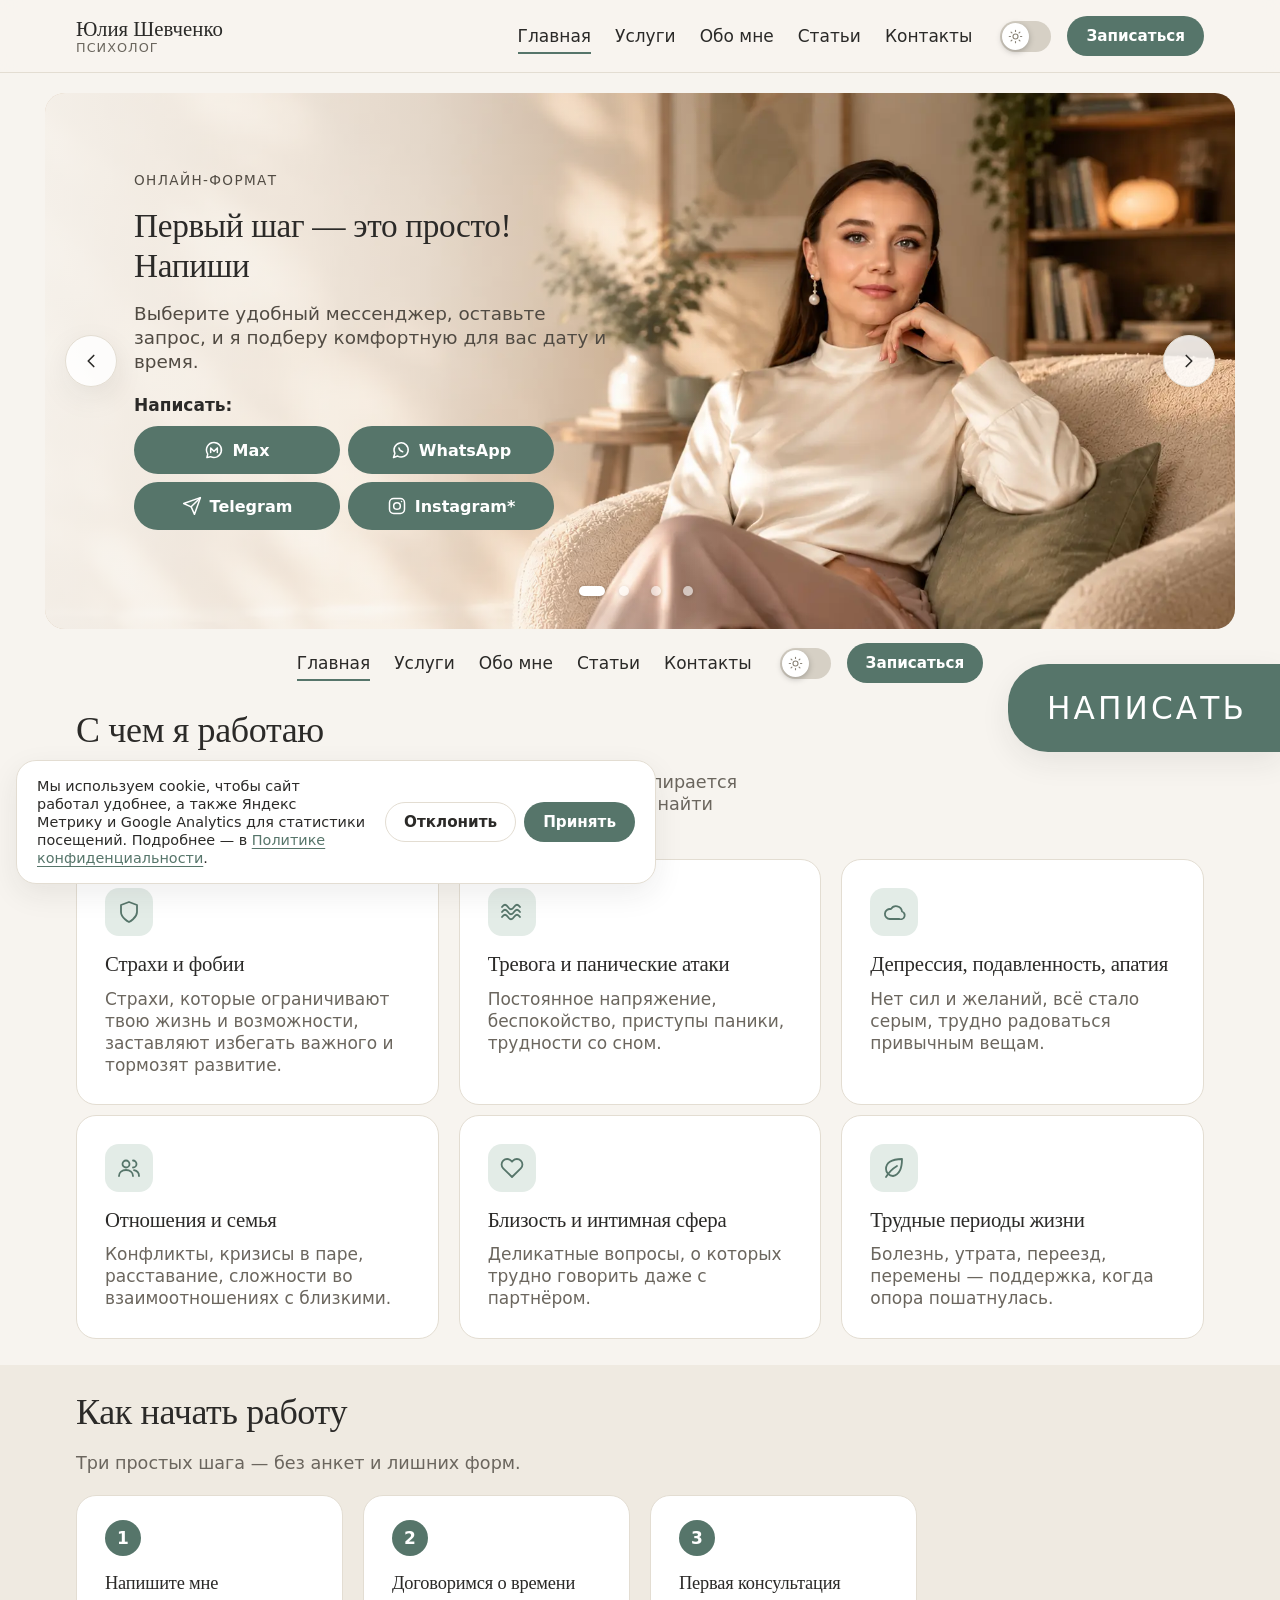
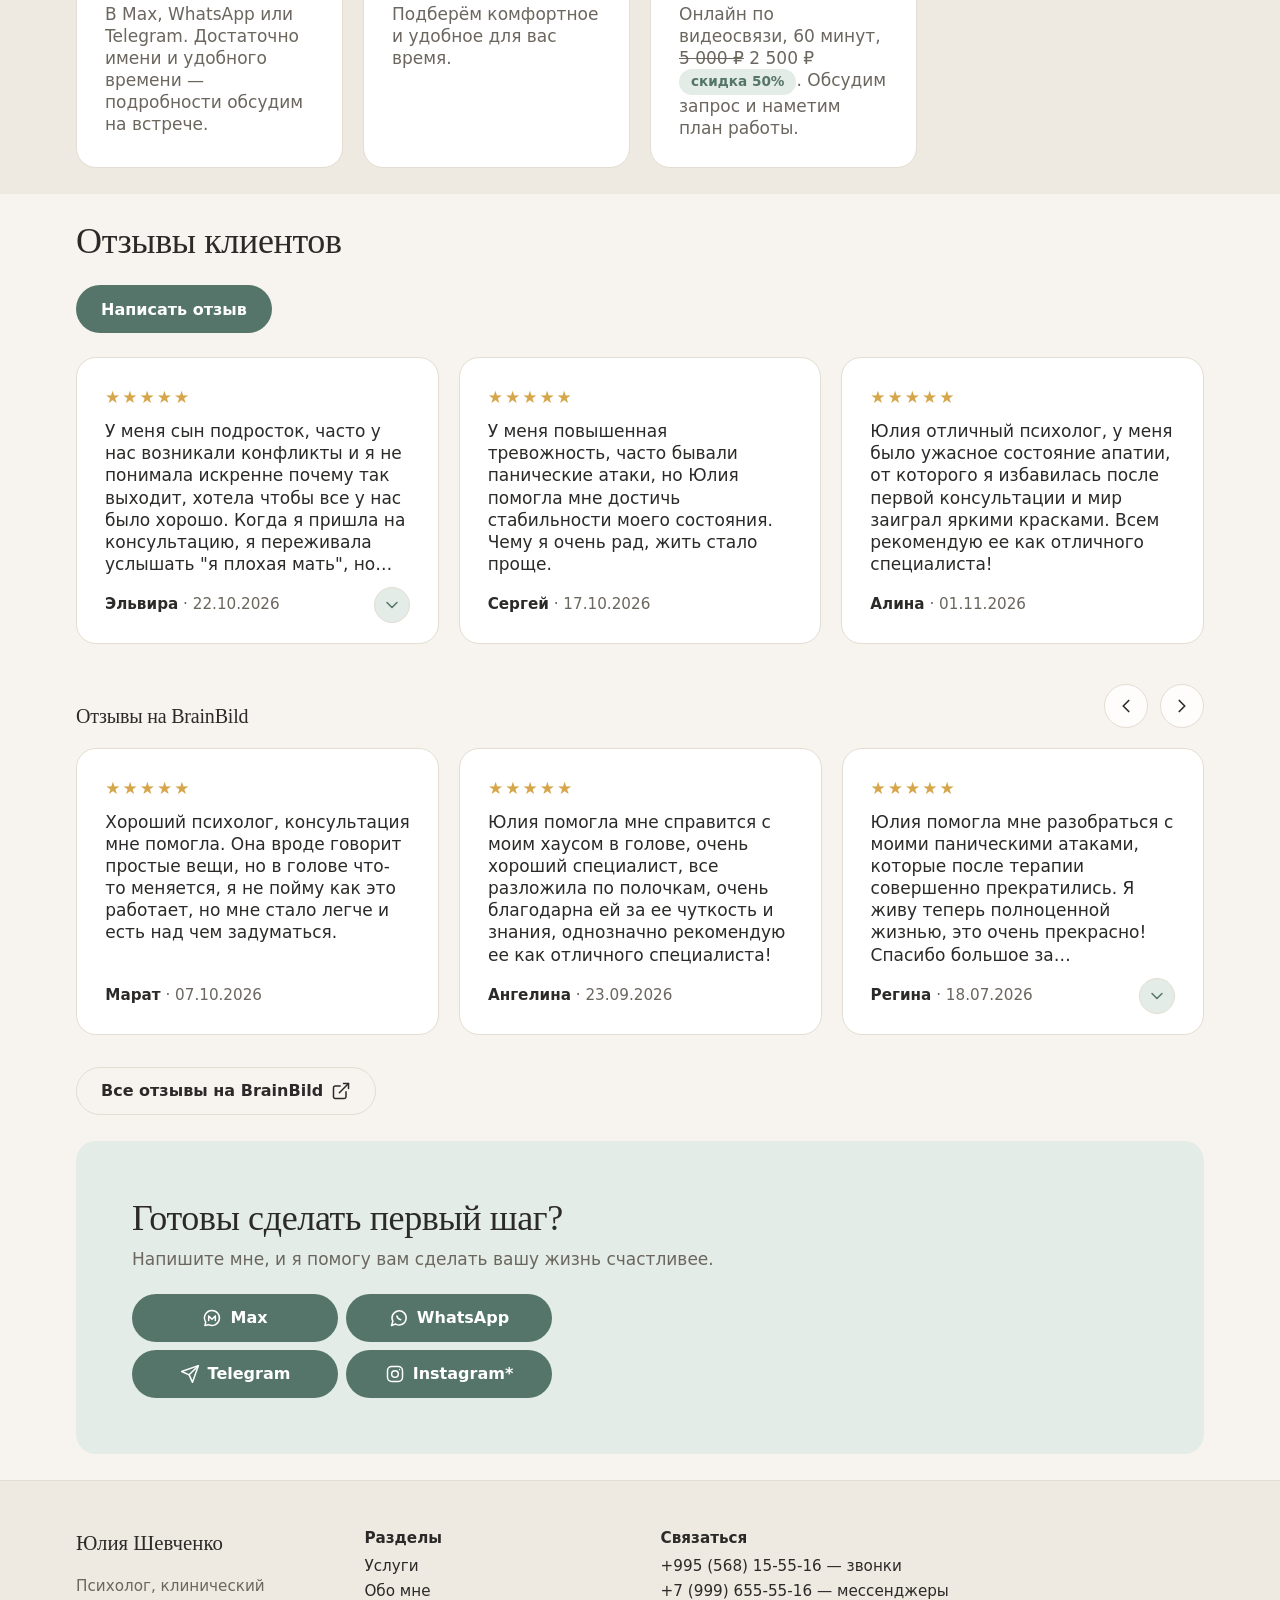
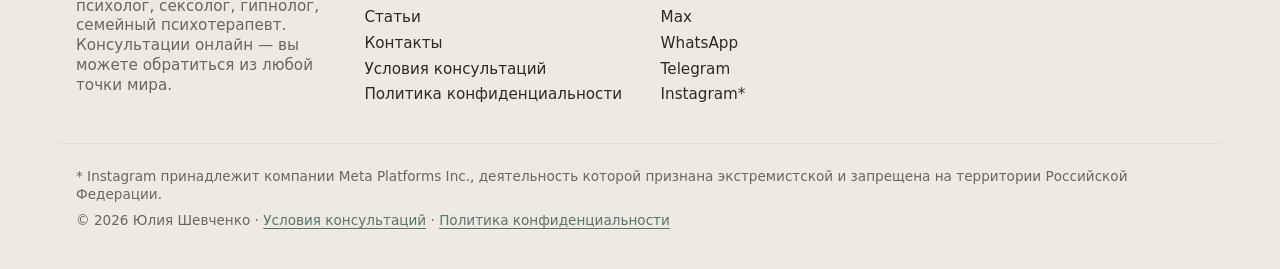
==== commit 90818c36: "SEO: счётчики Метрики и Google Analytics, подпись автора, кликабельный телефон, Политика Счётчики (j" ====
--- a/index.html
+++ b/index.html
@@ -1,14 +1,14 @@
 <!doctype html>
 <html lang="ru">
-<head>
-  <meta charset="utf-8">
+<head><meta charset="utf-8">
+  
   <meta name="viewport" content="width=device-width, initial-scale=1, viewport-fit=cover">
   <meta name="format-detection" content="telephone=no">
-  <meta http-equiv="Content-Security-Policy" content="default-src 'self'; script-src 'self' https://mc.yandex.ru https://mc.yandex.com https://yastatic.net; style-src 'self'; img-src 'self' data: https://mc.yandex.ru https://mc.yandex.com; connect-src 'self' https://mc.yandex.ru https://mc.yandex.com; frame-src https://mc.yandex.ru https://mc.yandex.com; font-src 'self'; object-src 'none'; base-uri 'self'; form-action 'none'; upgrade-insecure-requests">
+  <meta http-equiv="Content-Security-Policy" content="default-src 'self'; script-src 'self' https://mc.yandex.ru https://mc.yandex.com https://yastatic.net https://www.googletagmanager.com; style-src 'self'; img-src 'self' data: https://mc.yandex.ru https://mc.yandex.com https://www.googletagmanager.com https://*.google-analytics.com; connect-src 'self' https://mc.yandex.ru https://mc.yandex.com https://*.google-analytics.com https://*.analytics.google.com https://www.googletagmanager.com; frame-src https://mc.yandex.ru https://mc.yandex.com; font-src 'self'; object-src 'none'; base-uri 'self'; form-action 'none'; upgrade-insecure-requests">
   <meta name="referrer" content="strict-origin-when-cross-origin">
   <meta name="robots" content="noindex, nofollow">
   <title>Юлия Шевченко — русскоязычный психолог онлайн</title>
-  <meta name="description" content="Русскоязычный психолог онлайн Юлия Шевченко: клинический психолог, сексолог, гипнолог, семейные консультации. Помощь при тревоге, панических атаках, депрессии, страхах, трудностях в отношениях. Для клиентов из России, Грузии и других стран.">
+  <meta name="description" content="Психолог онлайн Юлия Шевченко: клинический психолог, сексолог, гипнолог. Тревога, панические атаки, депрессия, отношения. На русском, из любой страны.">
   <meta name="color-scheme" content="light dark">
   <meta name="theme-color" media="(prefers-color-scheme: light)" content="#f7f4ef">
   <meta name="theme-color" media="(prefers-color-scheme: dark)" content="#222328">
@@ -16,17 +16,17 @@
   <meta property="og:locale" content="ru_RU">
   <meta property="og:site_name" content="Юлия Шевченко, психолог">
   <meta property="og:title" content="Юлия Шевченко — русскоязычный психолог онлайн">
-  <meta property="og:description" content="Русскоязычный психолог онлайн Юлия Шевченко: клинический психолог, сексолог, гипнолог, семейные консультации. Помощь при тревоге, панических атаках, депрессии, страхах, трудностях в отношениях. Для клиентов из России, Грузии и других стран.">
-  <script type="application/ld+json">{"@context":"https://schema.org","@type":"ProfessionalService","name":"Юлия Шевченко — психолог онлайн","description":"Русскоязычный психолог онлайн: консультации психолога, сексолога, гипнолога, семейные консультации для клиентов из России, Грузии и других стран.","telephone":"+995568155516","priceRange":"2500–7000 ₽","availableLanguage":"ru","areaServed":[{"@type":"Country","name":"Россия"},{"@type":"Country","name":"Грузия"}],"address":{"@type":"PostalAddress","addressLocality":"Батуми","addressCountry":"GE"},"founder":{"@type":"Person","name":"Юлия Шевченко","jobTitle":"Клинический психолог, сексолог, гипнолог, семейный психолог","knowsLanguage":"ru","memberOf":{"@type":"Organization","name":"Общероссийская профессиональная психотерапевтическая лига"}},"sameAs":["https://max.ru/u/f9LHodD0cOKk_u18LXHImXIByhpQPeGZuKE-pP99DJCB697-HTZF4HaJNt8","https://t.me/Yuliya_psyhologist","https://www.instagram.com/yuliya_psyhologist/","https://brainbild.com/psycholog/author/yuliya_shevchenko/?tab=reviews"]}</script>
+  <meta property="og:description" content="Психолог онлайн Юлия Шевченко: клинический психолог, сексолог, гипнолог. Тревога, панические атаки, депрессия, отношения. На русском, из любой страны.">
+  <script type="application/ld+json">{"@context":"https://schema.org","@graph":[{"@type":"ProfessionalService","name":"Юлия Шевченко — психолог онлайн","description":"Русскоязычный психолог онлайн: консультации психолога, сексолога, гипнолога, семейные консультации для клиентов из России, Грузии и других стран.","telephone":"+995568155516","priceRange":"2500–7000 ₽","availableLanguage":"ru","areaServed":[{"@type":"Country","name":"Россия"},{"@type":"Country","name":"Грузия"},{"@type":"Place","name":"Онлайн — из любой страны"}],"address":{"@type":"PostalAddress","addressLocality":"Батуми","addressCountry":"GE"},"founder":{"@type":"Person","name":"Юлия Шевченко","jobTitle":"Клинический психолог, сексолог, гипнолог, семейный психолог","knowsLanguage":"ru","memberOf":{"@type":"Organization","name":"Общероссийская профессиональная психотерапевтическая лига"},"@id":"#yuliya","worksFor":{"@id":"#practice"},"knowsAbout":["Страхи и фобии","Тревога и панические атаки","Депрессия, подавленность, апатия","Отношения и семья","Близость и интимная сфера","Трудные периоды жизни"],"hasCredential":[{"@type":"EducationalOccupationalCredential","name":"Диплом Магистра по Психологии"},{"@type":"EducationalOccupationalCredential","name":"Диплом по клинической психологии"},{"@type":"EducationalOccupationalCredential","name":"Диагностика и лечение сексуальных расстройств"},{"@type":"EducationalOccupationalCredential","name":"Сексология"},{"@type":"EducationalOccupationalCredential","name":"Свидетельство"},{"@type":"EducationalOccupationalCredential","name":"Гипноз и гипнотерапия с пациентами, страдающими от последствий психической травмы"},{"@type":"EducationalOccupationalCredential","name":"Гипноз и гипнотерапия с пациентами, страдающими невротическими расстройствами"},{"@type":"EducationalOccupationalCredential","name":"Гипноз и гипнотерапия с пациентами, страдающими от соматических заболеваний"},{"@type":"EducationalOccupationalCredential","name":"Классический подход к гипнозу"},{"@type":"EducationalOccupationalCredential","name":"Классический подход к гипнозу — гипнотические индукции и наведение гипноза"},{"@type":"EducationalOccupationalCredential","name":"Классический подход к гипнозу — управление гипнотическим состоянием"},{"@type":"EducationalOccupationalCredential","name":"Когнитивно-поведенческая терапия, теория, стратегия, техники"},{"@type":"EducationalOccupationalCredential","name":"КПТ в действии — практические кейсы и техники"},{"@type":"EducationalOccupationalCredential","name":"КПТ второй и третьей волны — трансформация техник работы с эмоциями от реструктуризации мышления до сострадания и принятия"},{"@type":"EducationalOccupationalCredential","name":"Личностно-ориентированный подход в психотерапии"}],"sameAs":["https://brainbild.com/psycholog/psy-1000297/"]},"sameAs":["https://max.ru/u/f9LHodD0cOKk_u18LXHImXIByhpQPeGZuKE-pP99DJCB697-HTZF4HaJNt8","https://t.me/Yuliya_psyhologist","https://www.instagram.com/yuliya_psyhologist/","https://brainbild.com/psycholog/psy-1000297/"],"contactPoint":[{"@type":"ContactPoint","telephone":"+995568155516","contactType":"customer service","availableLanguage":"ru","description":"Звонки"},{"@type":"ContactPoint","telephone":"+79996555516","contactType":"reservations","availableLanguage":"ru","description":"WhatsApp, Telegram, Max"}],"@id":"#practice","hasOfferCatalog":{"@type":"OfferCatalog","name":"Услуги психолога","itemListElement":[{"@type":"Offer","itemOffered":{"@type":"Service","name":"Первичная консультация-знакомство","provider":{"@id":"#yuliya"}},"price":2500,"priceCurrency":"RUB"},{"@type":"Offer","itemOffered":{"@type":"Service","name":"Диагностика на профориентирование","provider":{"@id":"#yuliya"}},"price":3500,"priceCurrency":"RUB"},{"@type":"Offer","itemOffered":{"@type":"Service","name":"Повторная консультация","provider":{"@id":"#yuliya"}},"price":5000,"priceCurrency":"RUB"},{"@type":"Offer","itemOffered":{"@type":"Service","name":"Консультация сексолога","provider":{"@id":"#yuliya"}},"price":5000,"priceCurrency":"RUB"},{"@type":"Offer","itemOffered":{"@type":"Service","name":"Гипноз","provider":{"@id":"#yuliya"}},"price":5000,"priceCurrency":"RUB"},{"@type":"Offer","itemOffered":{"@type":"Service","name":"Семейная консультация","provider":{"@id":"#yuliya"}},"price":7000,"priceCurrency":"RUB"}]}}]}</script>
   <link rel="icon" href="favicon.ico" sizes="48x48">
   <link rel="icon" href="favicon-32.png" sizes="32x32" type="image/png">
   <link rel="icon" href="favicon.svg" sizes="any" type="image/svg+xml">
   <link rel="apple-touch-icon" href="apple-touch-icon.png">
   <link rel="manifest" href="site.webmanifest">
-  <script src="js/theme-init.js"></script>
-  <link rel="stylesheet" href="css/style.css">
-  <script src="js/config.js" defer></script>
-  <script src="js/main.js" defer></script>
+  <script src="js/theme-init.js?v=16790f45"></script>
+  <link rel="stylesheet" href="css/style.css?v=9720e53c">
+  <script src="js/config.js?v=f4fa678a" defer></script>
+  <script src="js/main.js?v=fd8a34f7" defer></script>
 </head>
 <body>
   <a class="skip-link" href="#main">Перейти к содержанию</a>
@@ -77,7 +77,7 @@
       <div class="slider" data-slider data-autoplay="5000" aria-roledescription="карусель" aria-label="Об услугах">
         <div class="slider__track">
           <article class="slide slide--fit" role="group" aria-roledescription="слайд" aria-label="1 из 4">
-            <img class="slide__image" src="img/Slide-2-Girl.webp" alt="" width="1870" height="841" decoding="async" fetchpriority="high">
+            <img class="slide__image" src="img/Slide-2-Girl.webp" srcset="img/w640/Slide-2-Girl.webp 640w, img/w1080/Slide-2-Girl.webp 1080w, img/Slide-2-Girl.webp 1870w" sizes="100vw" alt="Психолог Юлия Шевченко" width="1870" height="841" decoding="async" fetchpriority="high">
             <div class="slide__content">
               <span class="slide__eyebrow">Онлайн-формат</span>
               <h1><span class="slide__line">Первый шаг — это просто!</span><br>Напиши</h1>
@@ -92,7 +92,7 @@
             </div>
           </article>
           <article class="slide slide--hide-text-phone" role="group" aria-roledescription="слайд" aria-label="2 из 4">
-            <img class="slide__image" src="img/Slide-2-Girl.webp" alt="" width="1870" height="841" decoding="async" loading="lazy">
+            <img class="slide__image" src="img/Slide-2-Girl.webp" srcset="img/w640/Slide-2-Girl.webp 640w, img/w1080/Slide-2-Girl.webp 1080w, img/Slide-2-Girl.webp 1870w" sizes="100vw" alt="Психолог Юлия Шевченко" width="1870" height="841" decoding="async" loading="lazy">
             <div class="slide__content">
               <span class="slide__eyebrow">Клинический психолог · сексолог · гипнолог · семейный психотерапевт</span>
               <h2>Помогаю справиться с тревогой, страхами и трудностями в отношениях</h2>
@@ -105,7 +105,7 @@
             </div>
           </article>
           <article class="slide" role="group" aria-roledescription="слайд" aria-label="3 из 4">
-            <img class="slide__image" src="img/Slide-1-Girl.webp" alt="" width="1671" height="941" decoding="async" loading="lazy">
+            <img class="slide__image" src="img/Slide-1-Girl.webp" srcset="img/w640/Slide-1-Girl.webp 640w, img/w1080/Slide-1-Girl.webp 1080w, img/Slide-1-Girl.webp 1671w" sizes="100vw" alt="Психолог Юлия Шевченко" width="1671" height="941" decoding="async" loading="lazy">
             <div class="slide__content">
               <span class="slide__eyebrow">Когда нет сил</span>
               <h2>Депрессия, выгорание, стресс мешают жить и спать</h2>
@@ -117,7 +117,7 @@
             </div>
           </article>
           <article class="slide" role="group" aria-roledescription="слайд" aria-label="4 из 4">
-            <img class="slide__image" src="img/Slide-3-Girl.webp" alt="" width="1870" height="841" decoding="async" loading="lazy">
+            <img class="slide__image" src="img/Slide-3-Girl.webp" srcset="img/w640/Slide-3-Girl.webp 640w, img/w1080/Slide-3-Girl.webp 1080w, img/Slide-3-Girl.webp 1870w" sizes="100vw" alt="Психолог Юлия Шевченко" width="1870" height="841" decoding="async" loading="lazy">
             <div class="slide__content">
               <span class="slide__eyebrow">Отношения и близость</span>
               <h2>Отношения, в которых спокойно и тепло</h2>
@@ -226,52 +226,33 @@
       <div class="container">
         <div class="section__head reviews__head">
           <h2 id="reviews-title">Отзывы клиентов</h2>
-          <p>Отзывы с этого сайта публикуются после проверки. Ниже — отзывы с независимой платформы BrainBild.</p>
           <button class="btn btn--primary reviews__write" type="button" data-review-open>Написать отзыв</button>
         </div>
       </div>
-      <div class="container carousel reviews-site" data-carousel>
-        <div class="carousel__head">
-          <div class="section__head">
-            <h3>Отзывы с сайта</h3>
-          </div>
-          <div class="carousel__controls">
-            <button class="slider__arrow" type="button" data-carousel-prev aria-label="Предыдущие отзывы"><svg viewBox="0 0 24 24" fill="none" stroke="currentColor" stroke-width="1.8" stroke-linecap="round" stroke-linejoin="round" aria-hidden="true" focusable="false"><path d="M15 18l-6-6 6-6"/></svg></button>
-            <button class="slider__arrow" type="button" data-carousel-next aria-label="Следующие отзывы"><svg viewBox="0 0 24 24" fill="none" stroke="currentColor" stroke-width="1.8" stroke-linecap="round" stroke-linejoin="round" aria-hidden="true" focusable="false"><path d="M9 18l6-6-6-6"/></svg></button>
-          </div>
-        </div>
-        <div class="carousel__viewport">
-          <ul class="carousel__track" aria-label="Отзывы с сайта">
-            <li class="carousel__item">
+      <div class="container reviews-site">
+        <ul class="grid grid--3 reviews-grid" aria-label="Отзывы с сайта">
+          <li>
               <figure class="card review review--site">
                 <div class="review__stars" role="img" aria-label="Оценка 5 из 5">★★★★★</div>
-                <blockquote class="review__text"><p>Хороший психолог, консультация мне помогла. Она вроде говорит простые вещи, но в голове что-то меняется, я не пойму как это работает, но мне стало легче и есть над чем задуматься.Хороший психолог, консультация мне помогла. Она вроде говорит простые вещи, но в голове что-то меняется, я не пойму как это работает, но мне стало легче и есть над чем задуматься.Хороший психолог, консультация мне помогла. Она вроде говорит простые вещи, но в голове что-то меняется, я не пойму как это работает, но мне стало легче и есть над чем задуматься.Хороший психолог, консультация мне помогла. Она вроде говорит простые вещи, но в голове что-то меняется, я не пойму как это работает, но мне стало легче и есть над чем задуматься.</p></blockquote>
-                <figcaption class="review__author"><span class="review__who"><strong>Drikki</strong> <span class="muted">· 10.11.2026</span></span><button class="review__more" type="button" aria-expanded="false" aria-label="Показать отзыв полностью" hidden><svg viewBox="0 0 24 24" fill="none" stroke="currentColor" stroke-width="1.8" stroke-linecap="round" stroke-linejoin="round" aria-hidden="true" focusable="false"><path d="M6 9l6 6 6-6"/></svg></button></figcaption>
-              </figure>
-            </li>
-            <li class="carousel__item">
+                <blockquote class="review__text"><p>У меня сын подросток, часто у нас возникали конфликты и я не понимала искренне почему так выходит, хотела чтобы все у нас было хорошо. Когда я пришла на консультацию, я переживала услышать &quot;я плохая мать&quot;, но этого не произошло. Психология это великая вещь, я не знаю как так происходит , но я по-другому стала смотреть даже на обычные вещи, и все вокруг стало меняться. А самое главное стало меньше конфликтов в семье.</p></blockquote>
+                <figcaption class="review__author"><span class="review__who"><strong>Эльвира</strong> <span class="muted">· 22.10.2026</span></span><button class="review__more" type="button" aria-expanded="false" aria-label="Показать отзыв полностью" hidden><svg viewBox="0 0 24 24" fill="none" stroke="currentColor" stroke-width="1.8" stroke-linecap="round" stroke-linejoin="round" aria-hidden="true" focusable="false"><path d="M6 9l6 6 6-6"/></svg></button></figcaption>
+              </figure>
+          </li>
+          <li>
               <figure class="card review review--site">
                 <div class="review__stars" role="img" aria-label="Оценка 5 из 5">★★★★★</div>
-                <blockquote class="review__text"><p>Хороший психолог, консультация мне помогла. Она вроде говорит простые вещи, но в голове что-то меняется, я не пойму как это работает, но мне стало легче и есть над чем задуматься.wfefewwefefw</p></blockquote>
-                <figcaption class="review__author"><span class="review__who"><strong>Pavel</strong> <span class="muted">· 06.11.2026</span></span><button class="review__more" type="button" aria-expanded="false" aria-label="Показать отзыв полностью" hidden><svg viewBox="0 0 24 24" fill="none" stroke="currentColor" stroke-width="1.8" stroke-linecap="round" stroke-linejoin="round" aria-hidden="true" focusable="false"><path d="M6 9l6 6 6-6"/></svg></button></figcaption>
-              </figure>
-            </li>
-            <li class="carousel__item">
+                <blockquote class="review__text"><p>У меня повышенная тревожность, часто бывали панические атаки, но Юлия помогла мне достичь стабильности моего состояния. Чему я очень рад, жить стало проще.</p></blockquote>
+                <figcaption class="review__author"><span class="review__who"><strong>Сергей</strong> <span class="muted">· 17.10.2026</span></span><button class="review__more" type="button" aria-expanded="false" aria-label="Показать отзыв полностью" hidden><svg viewBox="0 0 24 24" fill="none" stroke="currentColor" stroke-width="1.8" stroke-linecap="round" stroke-linejoin="round" aria-hidden="true" focusable="false"><path d="M6 9l6 6 6-6"/></svg></button></figcaption>
+              </figure>
+          </li>
+          <li>
               <figure class="card review review--site">
                 <div class="review__stars" role="img" aria-label="Оценка 5 из 5">★★★★★</div>
-                <blockquote class="review__text"><p>Хороший психолог, консультация мне помогла. Она вроде говорит простые вещи, но в голове что-то меняется, я не пойму как это работает, но мне стало легче и есть над чем задуматься.Хороший психолог, консультация мне помогла. Она вроде говорит простые вещи, но в голове что-то меняется, я не пойму как это работает, но мне стало легче и есть над чем задуматься.</p></blockquote>
-                <figcaption class="review__author"><span class="review__who"><strong>Павел</strong> <span class="muted">· 03.11.2026</span></span><button class="review__more" type="button" aria-expanded="false" aria-label="Показать отзыв полностью" hidden><svg viewBox="0 0 24 24" fill="none" stroke="currentColor" stroke-width="1.8" stroke-linecap="round" stroke-linejoin="round" aria-hidden="true" focusable="false"><path d="M6 9l6 6 6-6"/></svg></button></figcaption>
-              </figure>
-            </li>
-            <li class="carousel__item">
-              <figure class="card review review--site">
-                <div class="review__stars" role="img" aria-label="Оценка 5 из 5">★★★★★</div>
-                <blockquote class="review__text"><p>Хороший психолог, консультация мне помогла. Она вроде говорит простые вещи, но в голове что-то меняется, я не пойму как это работает, но мне стало легче и есть над чем задуматься.</p></blockquote>
-                <figcaption class="review__author"><span class="review__who"><strong>Pavel</strong></span><button class="review__more" type="button" aria-expanded="false" aria-label="Показать отзыв полностью" hidden><svg viewBox="0 0 24 24" fill="none" stroke="currentColor" stroke-width="1.8" stroke-linecap="round" stroke-linejoin="round" aria-hidden="true" focusable="false"><path d="M6 9l6 6 6-6"/></svg></button></figcaption>
-              </figure>
-            </li>
-          </ul>
-        </div>
+                <blockquote class="review__text"><p>Юлия отличный психолог, у меня было ужасное состояние апатии, от которого я избавилась после первой консультации и мир заиграл яркими красками. Всем рекомендую ее как отличного специалиста!</p></blockquote>
+                <figcaption class="review__author"><span class="review__who"><strong>Алина</strong> <span class="muted">· 01.11.2026</span></span><button class="review__more" type="button" aria-expanded="false" aria-label="Показать отзыв полностью" hidden><svg viewBox="0 0 24 24" fill="none" stroke="currentColor" stroke-width="1.8" stroke-linecap="round" stroke-linejoin="round" aria-hidden="true" focusable="false"><path d="M6 9l6 6 6-6"/></svg></button></figcaption>
+              </figure>
+          </li>
+        </ul>
       </div>
       <div class="container carousel reviews-bb" data-carousel>
         <div class="carousel__head">
@@ -322,8 +303,9 @@
             </li>
           </ul>
         </div>
+
         <p class="reviews__more">
-          <a class="btn btn--outline" href="https://brainbild.com/psycholog/author/yuliya_shevchenko/?tab=reviews" target="_blank" rel="noopener noreferrer">Все отзывы на BrainBild <svg viewBox="0 0 24 24" fill="none" stroke="currentColor" stroke-width="1.8" stroke-linecap="round" stroke-linejoin="round" aria-hidden="true" focusable="false"><path d="M18 13v6a2 2 0 0 1-2 2H5a2 2 0 0 1-2-2V8a2 2 0 0 1 2-2h6"/><path d="M15 3h6v6"/><path d="M10 14L21 3"/></svg></a>
+          <a class="btn btn--outline" href="https://brainbild.com/psycholog/psy-1000297/" target="_blank" rel="noopener noreferrer">Все отзывы на BrainBild <svg viewBox="0 0 24 24" fill="none" stroke="currentColor" stroke-width="1.8" stroke-linecap="round" stroke-linejoin="round" aria-hidden="true" focusable="false"><path d="M18 13v6a2 2 0 0 1-2 2H5a2 2 0 0 1-2-2V8a2 2 0 0 1 2-2h6"/><path d="M15 3h6v6"/><path d="M10 14L21 3"/></svg></a>
         </p>
       </div>
     </section>
@@ -369,10 +351,13 @@
         </div>
       </form>
     </dialog>
-    <dialog class="review-thanks" data-review-thanks aria-labelledby="review-thanks-title">
-      <button class="review-dialog__close" type="button" data-review-thanks-close aria-label="Закрыть">×</button>
-      <h2 id="review-thanks-title">Спасибо за отзыв!</h2>
-      <p>Он появится на сайте после проверки.</p>
+    <dialog class="review-thanks" data-review-thanks aria-labelledby="review-thanks-title" aria-describedby="review-thanks-text">
+      <button class="review-dialog__close review-thanks__close" type="button" data-review-thanks-close aria-label="Закрыть">×</button>
+      <span class="review-thanks__icon" aria-hidden="true"><svg viewBox="0 0 24 24" fill="none" stroke="currentColor" stroke-width="2.4" stroke-linecap="round" stroke-linejoin="round" focusable="false"><path d="M5 12.5l4.5 4.5L19 7.5"/></svg></span>
+      <h2 class="review-thanks__title" id="review-thanks-title">Спасибо за отзыв!</h2>
+      <p class="review-thanks__text" id="review-thanks-text">Отзыв опубликуется на сайте после проверки.</p>
+      <button class="btn btn--primary review-thanks__ok" type="button" data-review-thanks-close>Хорошо</button>
+      <span class="review-thanks__timer" aria-hidden="true"></span>
     </dialog>
 
     <section class="section section--cta" aria-label="Запись">
@@ -414,7 +399,7 @@
         <p class="footer__title">Связаться</p>
         <ul class="footer__links">
           <li><a href="tel:+995568155516" data-goal="phone">+995 (568) 15-55-16</a> — звонки</li>
-          <li><span class="nowrap">+7 (999) 655-55-16</span> — мессенджеры</li>
+          <li><a class="nowrap" href="tel:+79996555516" data-goal="phone">+7 (999) 655-55-16</a> — мессенджеры</li>
           <li><a href="https://max.ru/u/f9LHodD0cOKk_u18LXHImXIByhpQPeGZuKE-pP99DJCB697-HTZF4HaJNt8" data-goal="max" target="_blank" rel="noopener noreferrer">Max</a></li>
           <li><a href="https://wa.me/79996555516" data-goal="whatsapp" target="_blank" rel="noopener noreferrer">WhatsApp</a></li>
           <li><a href="https://t.me/Yuliya_psyhologist" data-goal="telegram" target="_blank" rel="noopener noreferrer">Telegram</a></li>
@@ -439,7 +424,7 @@
   </div>
 
   <div class="cookie-banner" role="region" aria-label="Уведомление о cookie" data-cookie-banner hidden>
-    <p>Мы используем cookie, чтобы сайт работал удобнее, и Яндекс Метрику для статистики посещений. Подробнее — в <a href="privacy.html">Политике конфиденциальности</a>.</p>
+    <p>Мы используем cookie, чтобы сайт работал удобнее, а также Яндекс Метрику и Google Analytics для статистики посещений. Подробнее — в <a href="privacy.html">Политике конфиденциальности</a>.</p>
     <div class="cookie-banner__actions">
       <button class="btn btn--outline btn--sm" type="button" data-cookie-decline>Отклонить</button>
       <button class="btn btn--primary btn--sm" type="button" data-cookie-accept>Принять</button>
--- a/css/style.css
+++ b/css/style.css
@@ -1942,6 +1942,19 @@
   box-shadow: var(--shadow);
 }
 
+/* Картинка статьи в карточке: во всю ширину карточки, 16:9 */
+.article-card__cover {
+  display: block;
+  width: calc(100% + 56px);
+  max-width: none;
+  height: auto;
+  aspect-ratio: 16 / 9;
+  margin: -28px -28px 20px;
+  border-radius: var(--radius) var(--radius) 0 0;
+  object-fit: cover;
+  background: var(--bg-soft);
+}
+
 .article-card__link {
   color: inherit;
   text-decoration: none;
@@ -1970,15 +1983,42 @@
   margin-bottom: 0.6em;
 }
 
+.article__sign {
+  margin-top: 1.6em;
+  color: var(--muted);
+  font-size: 0.95rem;
+}
+
 .article-card .muted {
   overflow-wrap: break-word;
 }
 
-.article-card__more {
+.article-card__foot {
+  display: flex;
+  justify-content: space-between;
+  align-items: baseline;
+  gap: 12px;
   margin-top: auto;
   padding-top: 4px;
+}
+
+.article-card__more {
   color: var(--accent);
   font-weight: 600;
+}
+
+.article-card__author {
+  color: var(--muted);
+  font-size: 0.95rem;
+  text-align: right;
+}
+
+.article-card__author a,
+.article__sign a {
+  position: relative;
+  z-index: 1;
+  color: inherit;
+  text-decoration: none;
 }
 
 .article-back {
@@ -2034,6 +2074,36 @@
   font-family: var(--font-serif);
   font-size: 1.12rem;
   color: var(--heading);
+}
+
+/* Картинка в статье: по ширине текста, с подписью */
+.article__fig {
+  margin: 1.6em 0;
+}
+
+.article__fig img {
+  display: block;
+  width: 100%;
+  height: auto;
+  border-radius: var(--radius-sm);
+  background: var(--bg-soft);
+}
+
+/* Свой размер картинки из админки (ширина и высота в px): не шире колонки текста, по центру;
+   если пропорции другие — картинка обрезается по краям, а не сплющивается */
+.article__fig--px img {
+  max-width: 100%;
+  height: auto;
+  margin: 0 auto;
+  object-fit: cover;
+}
+
+.article__fig figcaption {
+  margin-top: 8px;
+  font-size: 0.92rem;
+  line-height: 1.5;
+  color: var(--muted, var(--text));
+  text-align: center;
 }
 
 /* ==========================================================================
@@ -2521,27 +2591,112 @@
   outline-offset: 2px;
 }
 
-/* «Спасибо за отзыв»: маленькое окошко, которое само пропадает */
+/* «Спасибо за отзыв»: карточка по центру — галочка, заголовок, текст, кнопка;
+   внизу полоска-таймер: окно закрывается само через 8 секунд */
 .review-thanks {
-  width: min(440px, calc(100vw - 32px));
-  padding: 32px 56px 28px 28px;
+  position: fixed;
+  width: min(400px, calc(100vw - 32px));
+  margin: auto;
+  padding: 36px 28px 30px;
+  overflow: hidden;
   border: 1px solid var(--border);
   border-radius: var(--radius);
   background: var(--surface);
   color: var(--text);
   box-shadow: var(--shadow);
+  text-align: center;
+}
+
+.review-thanks[open] {
+  display: flex;
+  flex-direction: column;
+  align-items: center;
+  animation: review-thanks-in 0.25s ease-out;
 }
 
 .review-thanks::backdrop {
-  background: rgba(34, 35, 40, 0.6);
-}
-
-.review-thanks h2 {
-  margin-bottom: 8px;
-}
-
-.review-thanks p {
+  background: rgba(34, 35, 40, 0.65);
+  backdrop-filter: blur(3px);
+}
+
+/* Крестик — лёгкий, без рамки, в углу; текст не сдвигает */
+.review-thanks__close {
+  top: 12px;
+  right: 12px;
+  width: 32px;
+  height: 32px;
+  border-color: transparent;
+  background: transparent;
+  color: var(--muted);
+  font-size: 1.4rem;
+}
+
+.review-thanks__close:hover {
+  border-color: transparent;
+  background: var(--bg-soft);
+  color: var(--text);
+}
+
+.review-thanks__icon {
+  display: grid;
+  place-items: center;
+  width: 56px;
+  height: 56px;
+  margin-bottom: 16px;
+  border-radius: 50%;
+  background: var(--accent);
+  color: var(--accent-text, #fff);
+}
+
+.review-thanks__icon svg {
+  width: 28px;
+  height: 28px;
+}
+
+.review-thanks__title {
+  margin: 0 0 8px;
+  padding: 0;
+}
+
+.review-thanks__text {
+  max-width: 30ch;
   margin: 0;
+  color: var(--muted);
+}
+
+.review-thanks__ok {
+  min-width: 160px;
+  margin-top: 24px;
+}
+
+.review-thanks__timer {
+  position: absolute;
+  left: 0;
+  bottom: 0;
+  width: 100%;
+  height: 3px;
+  background: var(--accent);
+  transform-origin: left center;
+  transform: scaleX(0);
+}
+
+.review-thanks.is-timing .review-thanks__timer {
+  animation: review-thanks-timer var(--thanks-ms, 8s) linear forwards;
+}
+
+@keyframes review-thanks-in {
+  from { opacity: 0; transform: translateY(8px) scale(0.98); }
+  to { opacity: 1; transform: none; }
+}
+
+@keyframes review-thanks-timer {
+  from { transform: scaleX(1); }
+  to { transform: scaleX(0); }
+}
+
+@media (prefers-reduced-motion: reduce) {
+  .review-thanks[open] { animation: none; }
+  .review-thanks.is-timing .review-thanks__timer { animation: none; transform: scaleX(0); }
 }
 
 /* Заголовок не заезжает под крестик */
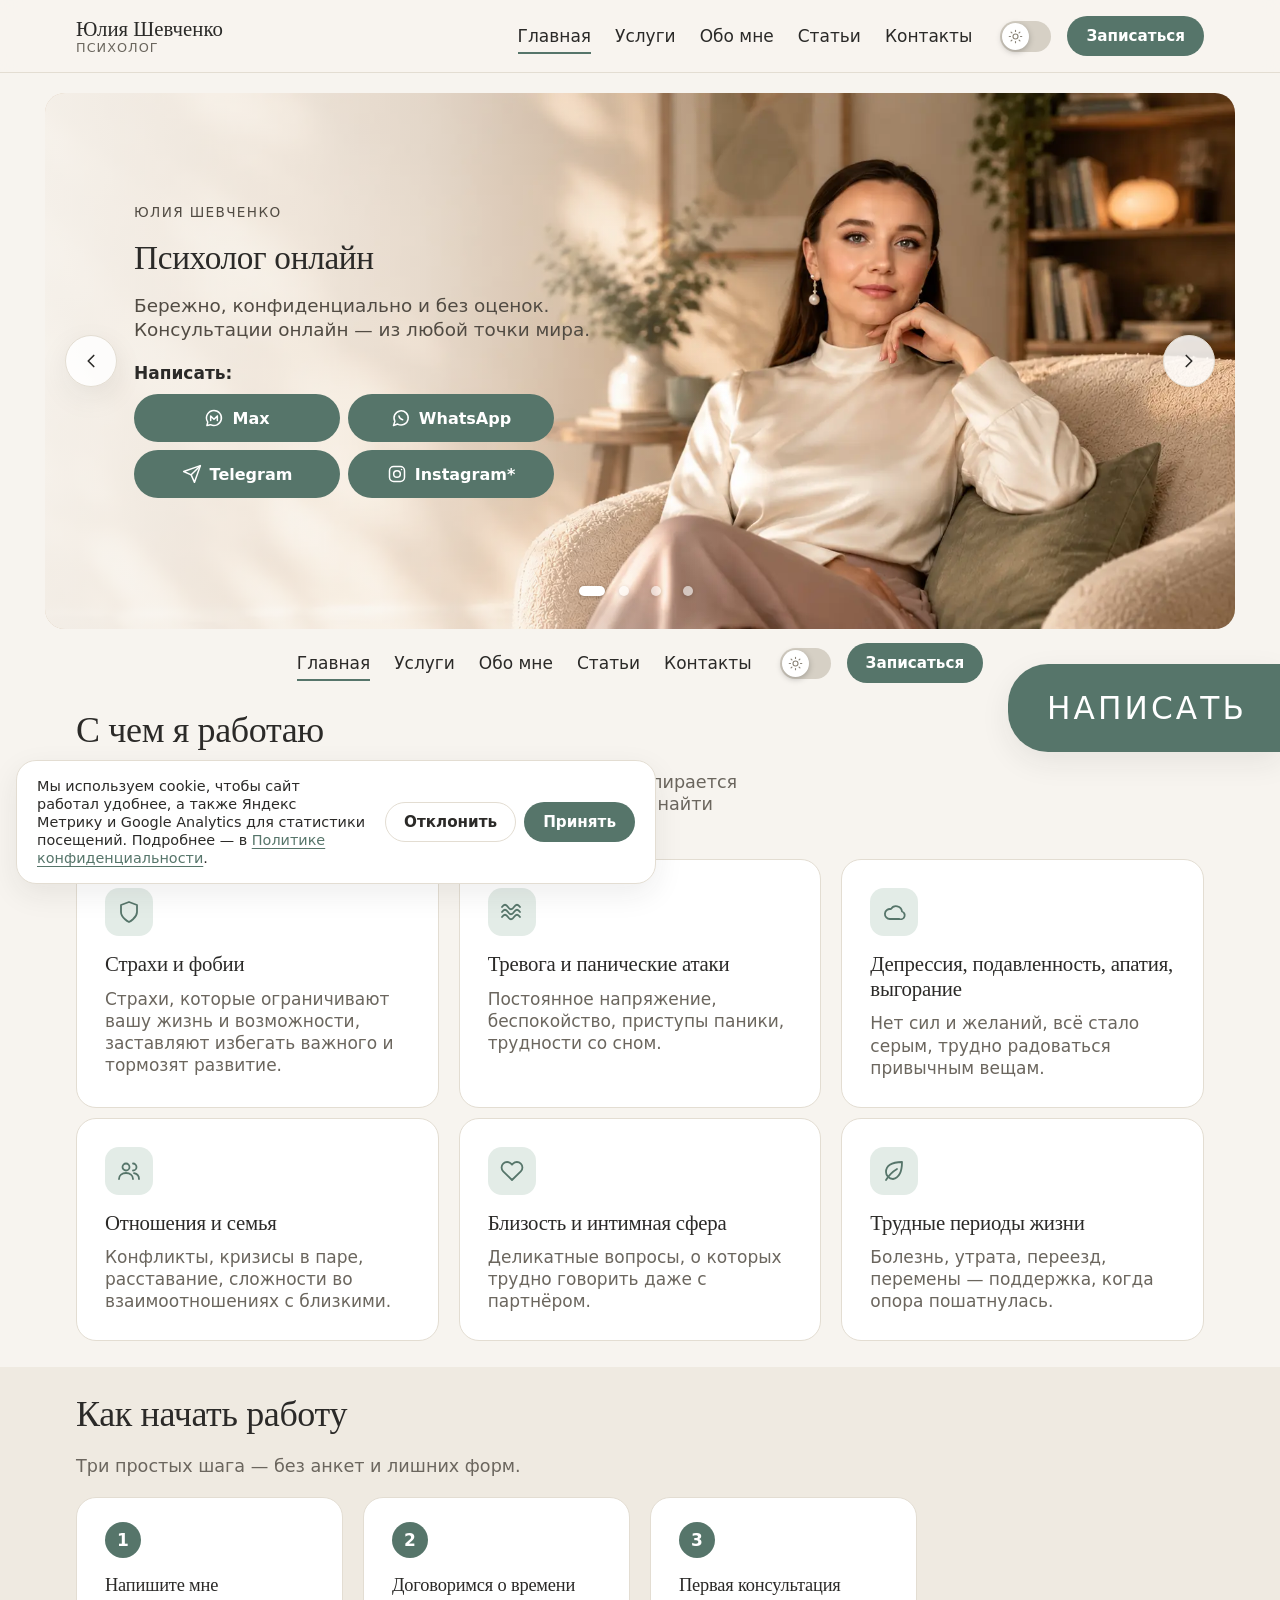
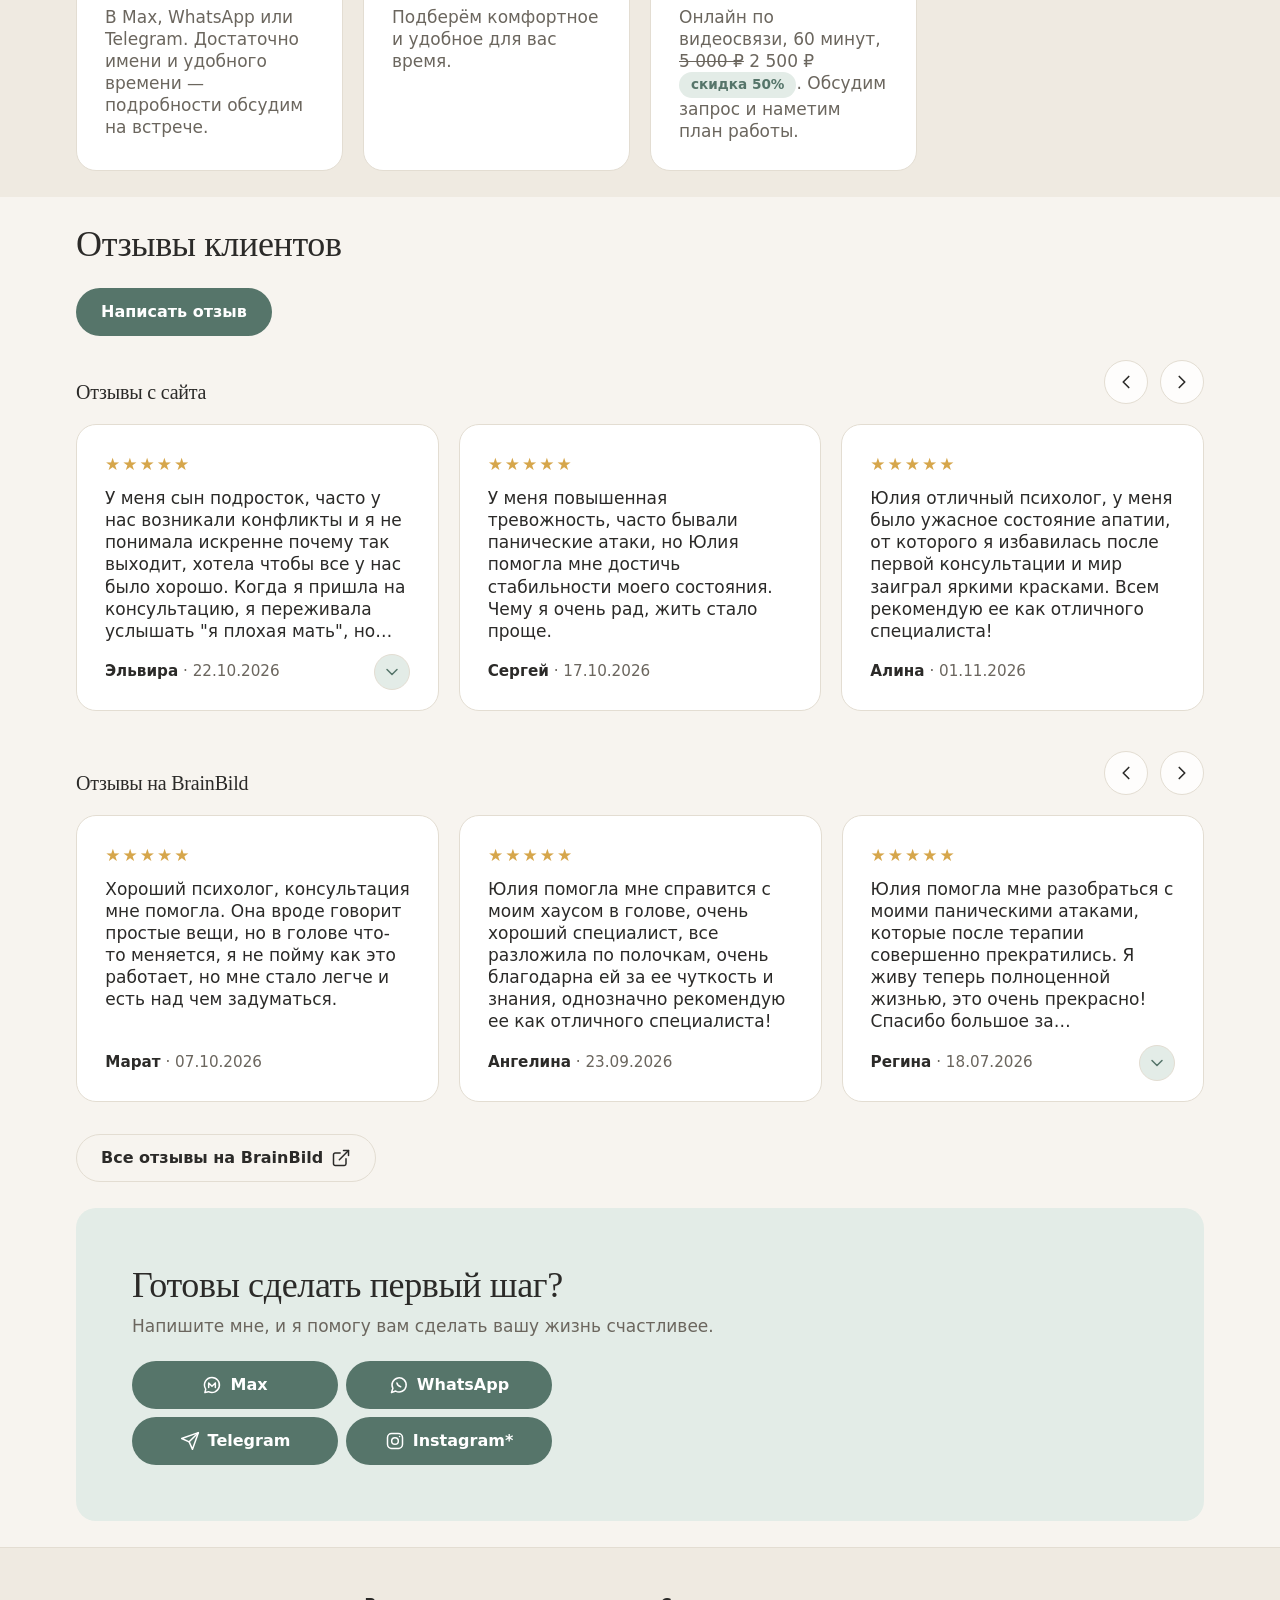
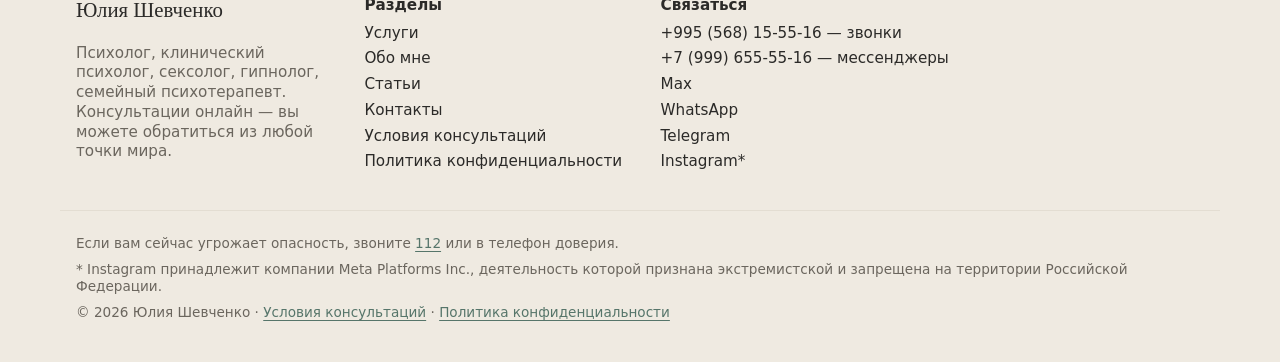
==== commit e5eca30a: "Тексты, пакеты в рублях и долларах, отзывы лентой, кризисная строка, исправление GA4 Тексты (из адми" ====
--- a/index.html
+++ b/index.html
@@ -4,7 +4,7 @@
   
   <meta name="viewport" content="width=device-width, initial-scale=1, viewport-fit=cover">
   <meta name="format-detection" content="telephone=no">
-  <meta http-equiv="Content-Security-Policy" content="default-src 'self'; script-src 'self' https://mc.yandex.ru https://mc.yandex.com https://yastatic.net https://www.googletagmanager.com; style-src 'self'; img-src 'self' data: https://mc.yandex.ru https://mc.yandex.com https://www.googletagmanager.com https://*.google-analytics.com; connect-src 'self' https://mc.yandex.ru https://mc.yandex.com https://*.google-analytics.com https://*.analytics.google.com https://www.googletagmanager.com; frame-src https://mc.yandex.ru https://mc.yandex.com; font-src 'self'; object-src 'none'; base-uri 'self'; form-action 'none'; upgrade-insecure-requests">
+  <meta http-equiv="Content-Security-Policy" content="default-src 'self'; script-src 'self' https://mc.yandex.ru https://mc.yandex.com https://yastatic.net https://www.googletagmanager.com; style-src 'self'; img-src 'self' data: https://mc.yandex.ru https://mc.yandex.com https://www.googletagmanager.com https://*.google-analytics.com; connect-src 'self' https://mc.yandex.ru https://mc.yandex.com https://*.google-analytics.com https://analytics.google.com https://*.analytics.google.com https://www.google.com https://www.googletagmanager.com; frame-src https://mc.yandex.ru https://mc.yandex.com; font-src 'self'; object-src 'none'; base-uri 'self'; form-action 'none'; upgrade-insecure-requests">
   <meta name="referrer" content="strict-origin-when-cross-origin">
   <meta name="robots" content="noindex, nofollow">
   <title>Юлия Шевченко — русскоязычный психолог онлайн</title>
@@ -17,14 +17,14 @@
   <meta property="og:site_name" content="Юлия Шевченко, психолог">
   <meta property="og:title" content="Юлия Шевченко — русскоязычный психолог онлайн">
   <meta property="og:description" content="Психолог онлайн Юлия Шевченко: клинический психолог, сексолог, гипнолог. Тревога, панические атаки, депрессия, отношения. На русском, из любой страны.">
-  <script type="application/ld+json">{"@context":"https://schema.org","@graph":[{"@type":"ProfessionalService","name":"Юлия Шевченко — психолог онлайн","description":"Русскоязычный психолог онлайн: консультации психолога, сексолога, гипнолога, семейные консультации для клиентов из России, Грузии и других стран.","telephone":"+995568155516","priceRange":"2500–7000 ₽","availableLanguage":"ru","areaServed":[{"@type":"Country","name":"Россия"},{"@type":"Country","name":"Грузия"},{"@type":"Place","name":"Онлайн — из любой страны"}],"address":{"@type":"PostalAddress","addressLocality":"Батуми","addressCountry":"GE"},"founder":{"@type":"Person","name":"Юлия Шевченко","jobTitle":"Клинический психолог, сексолог, гипнолог, семейный психолог","knowsLanguage":"ru","memberOf":{"@type":"Organization","name":"Общероссийская профессиональная психотерапевтическая лига"},"@id":"#yuliya","worksFor":{"@id":"#practice"},"knowsAbout":["Страхи и фобии","Тревога и панические атаки","Депрессия, подавленность, апатия","Отношения и семья","Близость и интимная сфера","Трудные периоды жизни"],"hasCredential":[{"@type":"EducationalOccupationalCredential","name":"Диплом Магистра по Психологии"},{"@type":"EducationalOccupationalCredential","name":"Диплом по клинической психологии"},{"@type":"EducationalOccupationalCredential","name":"Диагностика и лечение сексуальных расстройств"},{"@type":"EducationalOccupationalCredential","name":"Сексология"},{"@type":"EducationalOccupationalCredential","name":"Свидетельство"},{"@type":"EducationalOccupationalCredential","name":"Гипноз и гипнотерапия с пациентами, страдающими от последствий психической травмы"},{"@type":"EducationalOccupationalCredential","name":"Гипноз и гипнотерапия с пациентами, страдающими невротическими расстройствами"},{"@type":"EducationalOccupationalCredential","name":"Гипноз и гипнотерапия с пациентами, страдающими от соматических заболеваний"},{"@type":"EducationalOccupationalCredential","name":"Классический подход к гипнозу"},{"@type":"EducationalOccupationalCredential","name":"Классический подход к гипнозу — гипнотические индукции и наведение гипноза"},{"@type":"EducationalOccupationalCredential","name":"Классический подход к гипнозу — управление гипнотическим состоянием"},{"@type":"EducationalOccupationalCredential","name":"Когнитивно-поведенческая терапия, теория, стратегия, техники"},{"@type":"EducationalOccupationalCredential","name":"КПТ в действии — практические кейсы и техники"},{"@type":"EducationalOccupationalCredential","name":"КПТ второй и третьей волны — трансформация техник работы с эмоциями от реструктуризации мышления до сострадания и принятия"},{"@type":"EducationalOccupationalCredential","name":"Личностно-ориентированный подход в психотерапии"}],"sameAs":["https://brainbild.com/psycholog/psy-1000297/"]},"sameAs":["https://max.ru/u/f9LHodD0cOKk_u18LXHImXIByhpQPeGZuKE-pP99DJCB697-HTZF4HaJNt8","https://t.me/Yuliya_psyhologist","https://www.instagram.com/yuliya_psyhologist/","https://brainbild.com/psycholog/psy-1000297/"],"contactPoint":[{"@type":"ContactPoint","telephone":"+995568155516","contactType":"customer service","availableLanguage":"ru","description":"Звонки"},{"@type":"ContactPoint","telephone":"+79996555516","contactType":"reservations","availableLanguage":"ru","description":"WhatsApp, Telegram, Max"}],"@id":"#practice","hasOfferCatalog":{"@type":"OfferCatalog","name":"Услуги психолога","itemListElement":[{"@type":"Offer","itemOffered":{"@type":"Service","name":"Первичная консультация-знакомство","provider":{"@id":"#yuliya"}},"price":2500,"priceCurrency":"RUB"},{"@type":"Offer","itemOffered":{"@type":"Service","name":"Диагностика на профориентирование","provider":{"@id":"#yuliya"}},"price":3500,"priceCurrency":"RUB"},{"@type":"Offer","itemOffered":{"@type":"Service","name":"Повторная консультация","provider":{"@id":"#yuliya"}},"price":5000,"priceCurrency":"RUB"},{"@type":"Offer","itemOffered":{"@type":"Service","name":"Консультация сексолога","provider":{"@id":"#yuliya"}},"price":5000,"priceCurrency":"RUB"},{"@type":"Offer","itemOffered":{"@type":"Service","name":"Гипноз","provider":{"@id":"#yuliya"}},"price":5000,"priceCurrency":"RUB"},{"@type":"Offer","itemOffered":{"@type":"Service","name":"Семейная консультация","provider":{"@id":"#yuliya"}},"price":7000,"priceCurrency":"RUB"}]}}]}</script>
+  <script type="application/ld+json">{"@context":"https://schema.org","@graph":[{"@type":"ProfessionalService","name":"Юлия Шевченко — психолог онлайн","description":"Русскоязычный психолог онлайн: консультации психолога, сексолога, гипнолога, семейные консультации для клиентов из России, Грузии и других стран.","telephone":"+995568155516","priceRange":"2500–7000 ₽","availableLanguage":"ru","areaServed":[{"@type":"Country","name":"Россия"},{"@type":"Country","name":"Грузия"},{"@type":"Place","name":"Онлайн — из любой страны"}],"address":{"@type":"PostalAddress","addressLocality":"Батуми","addressCountry":"GE"},"founder":{"@type":"Person","name":"Юлия Шевченко","jobTitle":"Клинический психолог, сексолог, гипнолог, семейный психолог","knowsLanguage":"ru","memberOf":{"@type":"Organization","name":"Общероссийская профессиональная психотерапевтическая лига"},"@id":"#yuliya","worksFor":{"@id":"#practice"},"knowsAbout":["Страхи и фобии","Тревога и панические атаки","Депрессия, подавленность, апатия, выгорание","Отношения и семья","Близость и интимная сфера","Трудные периоды жизни"],"hasCredential":[{"@type":"EducationalOccupationalCredential","name":"Диплом Магистра по Психологии"},{"@type":"EducationalOccupationalCredential","name":"Диплом по клинической психологии"},{"@type":"EducationalOccupationalCredential","name":"Диагностика и лечение сексуальных расстройств"},{"@type":"EducationalOccupationalCredential","name":"Сексология"},{"@type":"EducationalOccupationalCredential","name":"Свидетельство"},{"@type":"EducationalOccupationalCredential","name":"Гипноз и гипнотерапия с пациентами, страдающими от последствий психической травмы"},{"@type":"EducationalOccupationalCredential","name":"Гипноз и гипнотерапия с пациентами, страдающими невротическими расстройствами"},{"@type":"EducationalOccupationalCredential","name":"Гипноз и гипнотерапия с пациентами, страдающими от соматических заболеваний"},{"@type":"EducationalOccupationalCredential","name":"Классический подход к гипнозу"},{"@type":"EducationalOccupationalCredential","name":"Классический подход к гипнозу — гипнотические индукции и наведение гипноза"},{"@type":"EducationalOccupationalCredential","name":"Классический подход к гипнозу — управление гипнотическим состоянием"},{"@type":"EducationalOccupationalCredential","name":"Когнитивно-поведенческая терапия, теория, стратегия, техники"},{"@type":"EducationalOccupationalCredential","name":"КПТ в действии — практические кейсы и техники"},{"@type":"EducationalOccupationalCredential","name":"КПТ второй и третьей волны — трансформация техник работы с эмоциями от реструктуризации мышления до сострадания и принятия"},{"@type":"EducationalOccupationalCredential","name":"Личностно-ориентированный подход в психотерапии"}],"sameAs":["https://brainbild.com/psycholog/psy-1000297/"]},"sameAs":["https://max.ru/u/f9LHodD0cOKk_u18LXHImXIByhpQPeGZuKE-pP99DJCB697-HTZF4HaJNt8","https://t.me/Yuliya_psyhologist","https://www.instagram.com/yuliya_psyhologist/","https://brainbild.com/psycholog/psy-1000297/"],"contactPoint":[{"@type":"ContactPoint","telephone":"+995568155516","contactType":"customer service","availableLanguage":"ru","description":"Звонки"},{"@type":"ContactPoint","telephone":"+79996555516","contactType":"reservations","availableLanguage":"ru","description":"WhatsApp, Telegram, Max"}],"@id":"#practice","hasOfferCatalog":{"@type":"OfferCatalog","name":"Услуги психолога","itemListElement":[{"@type":"Offer","itemOffered":{"@type":"Service","name":"Первичная консультация-знакомство","provider":{"@id":"#yuliya"}},"price":2500,"priceCurrency":"RUB"},{"@type":"Offer","itemOffered":{"@type":"Service","name":"Диагностика на профориентирование","provider":{"@id":"#yuliya"}},"price":3500,"priceCurrency":"RUB"},{"@type":"Offer","itemOffered":{"@type":"Service","name":"Повторная консультация","provider":{"@id":"#yuliya"}},"price":5000,"priceCurrency":"RUB"},{"@type":"Offer","itemOffered":{"@type":"Service","name":"Консультация сексолога","provider":{"@id":"#yuliya"}},"price":5000,"priceCurrency":"RUB"},{"@type":"Offer","itemOffered":{"@type":"Service","name":"Гипноз","provider":{"@id":"#yuliya"}},"price":5000,"priceCurrency":"RUB"},{"@type":"Offer","itemOffered":{"@type":"Service","name":"Семейная консультация","provider":{"@id":"#yuliya"}},"price":7000,"priceCurrency":"RUB"}]}}]}</script>
   <link rel="icon" href="favicon.ico" sizes="48x48">
   <link rel="icon" href="favicon-32.png" sizes="32x32" type="image/png">
   <link rel="icon" href="favicon.svg" sizes="any" type="image/svg+xml">
   <link rel="apple-touch-icon" href="apple-touch-icon.png">
   <link rel="manifest" href="site.webmanifest">
   <script src="js/theme-init.js?v=16790f45"></script>
-  <link rel="stylesheet" href="css/style.css?v=9720e53c">
+  <link rel="stylesheet" href="css/style.css?v=c46afbe9">
   <script src="js/config.js?v=f4fa678a" defer></script>
   <script src="js/main.js?v=fd8a34f7" defer></script>
 </head>
@@ -76,12 +76,12 @@
     <section class="hero" aria-label="Главное">
       <div class="slider" data-slider data-autoplay="5000" aria-roledescription="карусель" aria-label="Об услугах">
         <div class="slider__track">
-          <article class="slide slide--fit" role="group" aria-roledescription="слайд" aria-label="1 из 4">
+          <div class="slide slide--fit" role="group" aria-roledescription="слайд" aria-label="1 из 4">
             <img class="slide__image" src="img/Slide-2-Girl.webp" srcset="img/w640/Slide-2-Girl.webp 640w, img/w1080/Slide-2-Girl.webp 1080w, img/Slide-2-Girl.webp 1870w" sizes="100vw" alt="Психолог Юлия Шевченко" width="1870" height="841" decoding="async" fetchpriority="high">
             <div class="slide__content">
-              <span class="slide__eyebrow">Онлайн-формат</span>
-              <h1><span class="slide__line">Первый шаг — это просто!</span><br>Напиши</h1>
-              <p class="slide__text">Выберите удобный мессенджер, оставьте запрос, и я подберу комфортную для вас дату и время.</p>
+              <span class="slide__eyebrow">Юлия Шевченко</span>
+              <h1><span class="slide__line">Психолог онлайн</span></h1>
+              <p class="slide__text">Бережно, конфиденциально и без оценок. Консультации онлайн — из любой точки мира.</p>
               <p class="slide__actions-label">Написать:</p>
               <div class="slide__actions contact-buttons">
                 <a class="btn btn--primary" href="https://max.ru/u/f9LHodD0cOKk_u18LXHImXIByhpQPeGZuKE-pP99DJCB697-HTZF4HaJNt8" data-goal="max" target="_blank" rel="noopener noreferrer"><svg viewBox="0 0 24 24" fill="none" stroke="currentColor" stroke-width="1.8" stroke-linecap="round" stroke-linejoin="round" aria-hidden="true" focusable="false"><path d="M12 3a9 9 0 1 1-4.2 17L3.5 21l1-4A9 9 0 0 1 12 3z"/><path d="M8 15V9.5l4 4 4-4V15"/></svg>Max</a>
@@ -90,21 +90,21 @@
                 <a class="btn btn--primary" href="https://www.instagram.com/yuliya_psyhologist/" data-goal="instagram" target="_blank" rel="noopener noreferrer"><svg viewBox="0 0 24 24" fill="none" stroke="currentColor" stroke-width="1.8" stroke-linecap="round" stroke-linejoin="round" aria-hidden="true" focusable="false"><rect x="3" y="3" width="18" height="18" rx="5"/><circle cx="12" cy="12" r="4"/><path d="M17.5 6.5h.01"/></svg>Instagram*</a>
               </div>
             </div>
-          </article>
-          <article class="slide slide--hide-text-phone" role="group" aria-roledescription="слайд" aria-label="2 из 4">
+          </div>
+          <div class="slide slide--hide-text-phone" role="group" aria-roledescription="слайд" aria-label="2 из 4">
             <img class="slide__image" src="img/Slide-2-Girl.webp" srcset="img/w640/Slide-2-Girl.webp 640w, img/w1080/Slide-2-Girl.webp 1080w, img/Slide-2-Girl.webp 1870w" sizes="100vw" alt="Психолог Юлия Шевченко" width="1870" height="841" decoding="async" loading="lazy">
             <div class="slide__content">
               <span class="slide__eyebrow">Клинический психолог · сексолог · гипнолог · семейный психотерапевт</span>
               <h2>Помогаю справиться с тревогой, страхами и трудностями в отношениях</h2>
-              <p class="slide__text">Бережно, конфиденциально и без оценок. Консультации онлайн — из любой точки мира.</p>
+              <p class="slide__text">Без оценок и готовых рецептов — работаем с вашим запросом в вашем темпе.</p>
               
               <div class="slide__actions">
                 <a class="btn btn--primary" href="contacts.html">Записаться на консультацию</a>
                 <a class="btn btn--outline" href="services.html">Услуги и стоимость</a>
               </div>
             </div>
-          </article>
-          <article class="slide" role="group" aria-roledescription="слайд" aria-label="3 из 4">
+          </div>
+          <div class="slide" role="group" aria-roledescription="слайд" aria-label="3 из 4">
             <img class="slide__image" src="img/Slide-1-Girl.webp" srcset="img/w640/Slide-1-Girl.webp 640w, img/w1080/Slide-1-Girl.webp 1080w, img/Slide-1-Girl.webp 1671w" sizes="100vw" alt="Психолог Юлия Шевченко" width="1671" height="941" decoding="async" loading="lazy">
             <div class="slide__content">
               <span class="slide__eyebrow">Когда нет сил</span>
@@ -115,8 +115,8 @@
                 <a class="btn btn--primary" href="services.html">Подробнее</a>
               </div>
             </div>
-          </article>
-          <article class="slide" role="group" aria-roledescription="слайд" aria-label="4 из 4">
+          </div>
+          <div class="slide" role="group" aria-roledescription="слайд" aria-label="4 из 4">
             <img class="slide__image" src="img/Slide-3-Girl.webp" srcset="img/w640/Slide-3-Girl.webp 640w, img/w1080/Slide-3-Girl.webp 1080w, img/Slide-3-Girl.webp 1870w" sizes="100vw" alt="Психолог Юлия Шевченко" width="1870" height="841" decoding="async" loading="lazy">
             <div class="slide__content">
               <span class="slide__eyebrow">Отношения и близость</span>
@@ -127,7 +127,7 @@
                 <a class="btn btn--primary" href="services.html">Подробнее</a>
               </div>
             </div>
-          </article>
+          </div>
         </div>
         <button class="slider__arrow slider__arrow--prev" type="button" aria-label="Предыдущий слайд"><svg viewBox="0 0 24 24" fill="none" stroke="currentColor" stroke-width="1.8" stroke-linecap="round" stroke-linejoin="round" aria-hidden="true" focusable="false"><path d="M15 18l-6-6 6-6"/></svg></button>
         <button class="slider__arrow slider__arrow--next" type="button" aria-label="Следующий слайд"><svg viewBox="0 0 24 24" fill="none" stroke="currentColor" stroke-width="1.8" stroke-linecap="round" stroke-linejoin="round" aria-hidden="true" focusable="false"><path d="M9 18l6-6-6-6"/></svg></button>
@@ -168,7 +168,7 @@
           <article class="card">
             <div class="card__icon"><svg viewBox="0 0 24 24" fill="none" stroke="currentColor" stroke-width="1.8" stroke-linecap="round" stroke-linejoin="round" aria-hidden="true" focusable="false"><path d="M12 22s8-4 8-10V5l-8-3-8 3v7c0 6 8 10 8 10z"/></svg></div>
             <h3>Страхи и фобии</h3>
-            <p class="muted">Страхи, которые ограничивают твою жизнь и возможности, заставляют избегать важного и тормозят развитие.</p>
+            <p class="muted">Страхи, которые ограничивают вашу жизнь и возможности, заставляют избегать важного и тормозят развитие.</p>
           </article>
           <article class="card">
             <div class="card__icon"><svg viewBox="0 0 24 24" fill="none" stroke="currentColor" stroke-width="1.8" stroke-linecap="round" stroke-linejoin="round" aria-hidden="true" focusable="false"><path d="M2 12c2-3 4-3 6 0s4 3 6 0 4-3 6 0"/><path d="M2 17c2-3 4-3 6 0s4 3 6 0 4-3 6 0"/><path d="M2 7c2-3 4-3 6 0s4 3 6 0 4-3 6 0"/></svg></div>
@@ -177,7 +177,7 @@
           </article>
           <article class="card">
             <div class="card__icon"><svg viewBox="0 0 24 24" fill="none" stroke="currentColor" stroke-width="1.8" stroke-linecap="round" stroke-linejoin="round" aria-hidden="true" focusable="false"><path d="M17.5 19H8a5 5 0 1 1 .9-9.9A6 6 0 0 1 20 11.5a3.75 3.75 0 0 1-2.5 7.5z"/></svg></div>
-            <h3>Депрессия, подавленность, апатия</h3>
+            <h3>Депрессия, подавленность, апатия, выгорание</h3>
             <p class="muted">Нет сил и желаний, всё стало серым, трудно радоваться привычным вещам.</p>
           </article>
           <article class="card">
@@ -229,30 +229,41 @@
           <button class="btn btn--primary reviews__write" type="button" data-review-open>Написать отзыв</button>
         </div>
       </div>
-      <div class="container reviews-site">
-        <ul class="grid grid--3 reviews-grid" aria-label="Отзывы с сайта">
-          <li>
+      <div class="container carousel reviews-site" data-carousel>
+        <div class="carousel__head">
+          <div class="section__head">
+            <h3>Отзывы с сайта</h3>
+          </div>
+          <div class="carousel__controls">
+            <button class="slider__arrow" type="button" data-carousel-prev aria-label="Предыдущие отзывы"><svg viewBox="0 0 24 24" fill="none" stroke="currentColor" stroke-width="1.8" stroke-linecap="round" stroke-linejoin="round" aria-hidden="true" focusable="false"><path d="M15 18l-6-6 6-6"/></svg></button>
+            <button class="slider__arrow" type="button" data-carousel-next aria-label="Следующие отзывы"><svg viewBox="0 0 24 24" fill="none" stroke="currentColor" stroke-width="1.8" stroke-linecap="round" stroke-linejoin="round" aria-hidden="true" focusable="false"><path d="M9 18l6-6-6-6"/></svg></button>
+          </div>
+        </div>
+        <div class="carousel__viewport">
+          <ul class="carousel__track" aria-label="Отзывы с сайта">
+            <li class="carousel__item">
               <figure class="card review review--site">
                 <div class="review__stars" role="img" aria-label="Оценка 5 из 5">★★★★★</div>
                 <blockquote class="review__text"><p>У меня сын подросток, часто у нас возникали конфликты и я не понимала искренне почему так выходит, хотела чтобы все у нас было хорошо. Когда я пришла на консультацию, я переживала услышать &quot;я плохая мать&quot;, но этого не произошло. Психология это великая вещь, я не знаю как так происходит , но я по-другому стала смотреть даже на обычные вещи, и все вокруг стало меняться. А самое главное стало меньше конфликтов в семье.</p></blockquote>
                 <figcaption class="review__author"><span class="review__who"><strong>Эльвира</strong> <span class="muted">· 22.10.2026</span></span><button class="review__more" type="button" aria-expanded="false" aria-label="Показать отзыв полностью" hidden><svg viewBox="0 0 24 24" fill="none" stroke="currentColor" stroke-width="1.8" stroke-linecap="round" stroke-linejoin="round" aria-hidden="true" focusable="false"><path d="M6 9l6 6 6-6"/></svg></button></figcaption>
               </figure>
-          </li>
-          <li>
+            </li>
+            <li class="carousel__item">
               <figure class="card review review--site">
                 <div class="review__stars" role="img" aria-label="Оценка 5 из 5">★★★★★</div>
                 <blockquote class="review__text"><p>У меня повышенная тревожность, часто бывали панические атаки, но Юлия помогла мне достичь стабильности моего состояния. Чему я очень рад, жить стало проще.</p></blockquote>
                 <figcaption class="review__author"><span class="review__who"><strong>Сергей</strong> <span class="muted">· 17.10.2026</span></span><button class="review__more" type="button" aria-expanded="false" aria-label="Показать отзыв полностью" hidden><svg viewBox="0 0 24 24" fill="none" stroke="currentColor" stroke-width="1.8" stroke-linecap="round" stroke-linejoin="round" aria-hidden="true" focusable="false"><path d="M6 9l6 6 6-6"/></svg></button></figcaption>
               </figure>
-          </li>
-          <li>
+            </li>
+            <li class="carousel__item">
               <figure class="card review review--site">
                 <div class="review__stars" role="img" aria-label="Оценка 5 из 5">★★★★★</div>
                 <blockquote class="review__text"><p>Юлия отличный психолог, у меня было ужасное состояние апатии, от которого я избавилась после первой консультации и мир заиграл яркими красками. Всем рекомендую ее как отличного специалиста!</p></blockquote>
                 <figcaption class="review__author"><span class="review__who"><strong>Алина</strong> <span class="muted">· 01.11.2026</span></span><button class="review__more" type="button" aria-expanded="false" aria-label="Показать отзыв полностью" hidden><svg viewBox="0 0 24 24" fill="none" stroke="currentColor" stroke-width="1.8" stroke-linecap="round" stroke-linejoin="round" aria-hidden="true" focusable="false"><path d="M6 9l6 6 6-6"/></svg></button></figcaption>
               </figure>
-          </li>
-        </ul>
+            </li>
+          </ul>
+        </div>
       </div>
       <div class="container carousel reviews-bb" data-carousel>
         <div class="carousel__head">
@@ -408,6 +419,7 @@
       </div>
     </div>
     <div class="container footer__legal">
+      <p class="footer__crisis">Если вам сейчас угрожает опасность, звоните <a href="tel:112">112</a> или в телефон доверия.</p>
       <p>* Instagram принадлежит компании Meta Platforms Inc., деятельность которой признана экстремистской и запрещена на территории Российской Федерации.</p>
       <p>© <span data-year>2026</span> Юлия Шевченко · <a href="terms.html">Условия консультаций</a> · <a href="privacy.html">Политика конфиденциальности</a> <span data-cookie-settings-wrap hidden>· <button type="button" class="link-button" data-cookie-settings>Отключить аналитические cookie</button></span></p>
     </div>
--- a/css/style.css
+++ b/css/style.css
@@ -1263,8 +1263,16 @@
 .package__price {
   margin: 4px 0 8px;
   font-family: var(--font-serif);
-  font-size: 2.75rem;
+  font-size: 1.87rem;
   line-height: 1.1;
+}
+
+/* Доллары у цены пакета — свой размер (≈ 0.63 от прежних 2.75rem рублей), не зависит от размера рублёвой цифры */
+.package__usd {
+  font-family: var(--font-sans);
+  font-size: 1.73rem;
+  color: var(--muted);
+  white-space: nowrap;
 }
 
 .package__per {
@@ -1273,6 +1281,15 @@
 
 .package__per s {
   opacity: 0.8;
+}
+
+/* «вместо …» и сразу под ней значок «скидка N%» */
+.package__old {
+  margin-bottom: 6px;
+}
+
+.package__badge {
+  margin-bottom: 6px;
 }
 
 .package__save {
@@ -1284,6 +1301,14 @@
   color: var(--accent);
   font-size: 0.9rem;
   font-weight: 600;
+  /* «экономия — 15 000 ₽ (≈ $180)» — в одну строку; на очень узких экранах можно переносить */
+  white-space: nowrap;
+}
+
+@media (max-width: 359px) {
+  .package__save {
+    white-space: normal;
+  }
 }
 
 .package--deal {
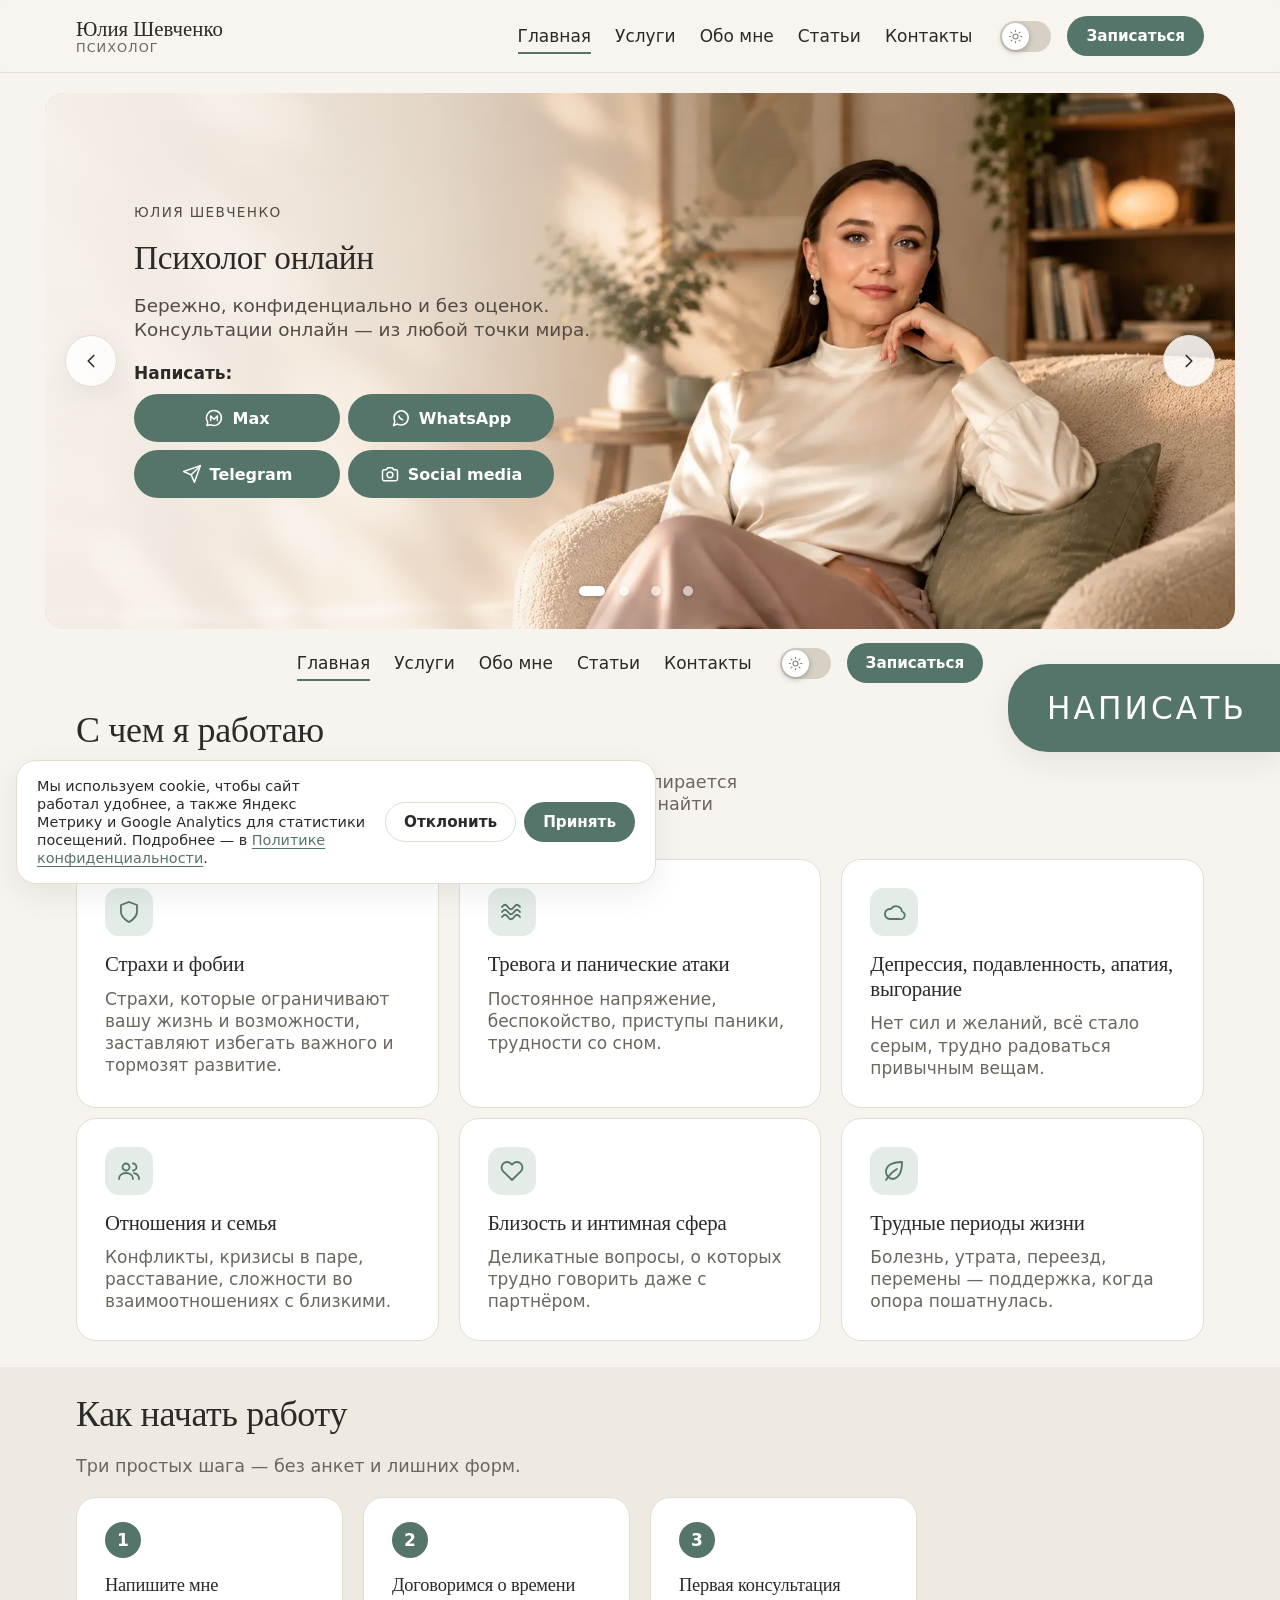
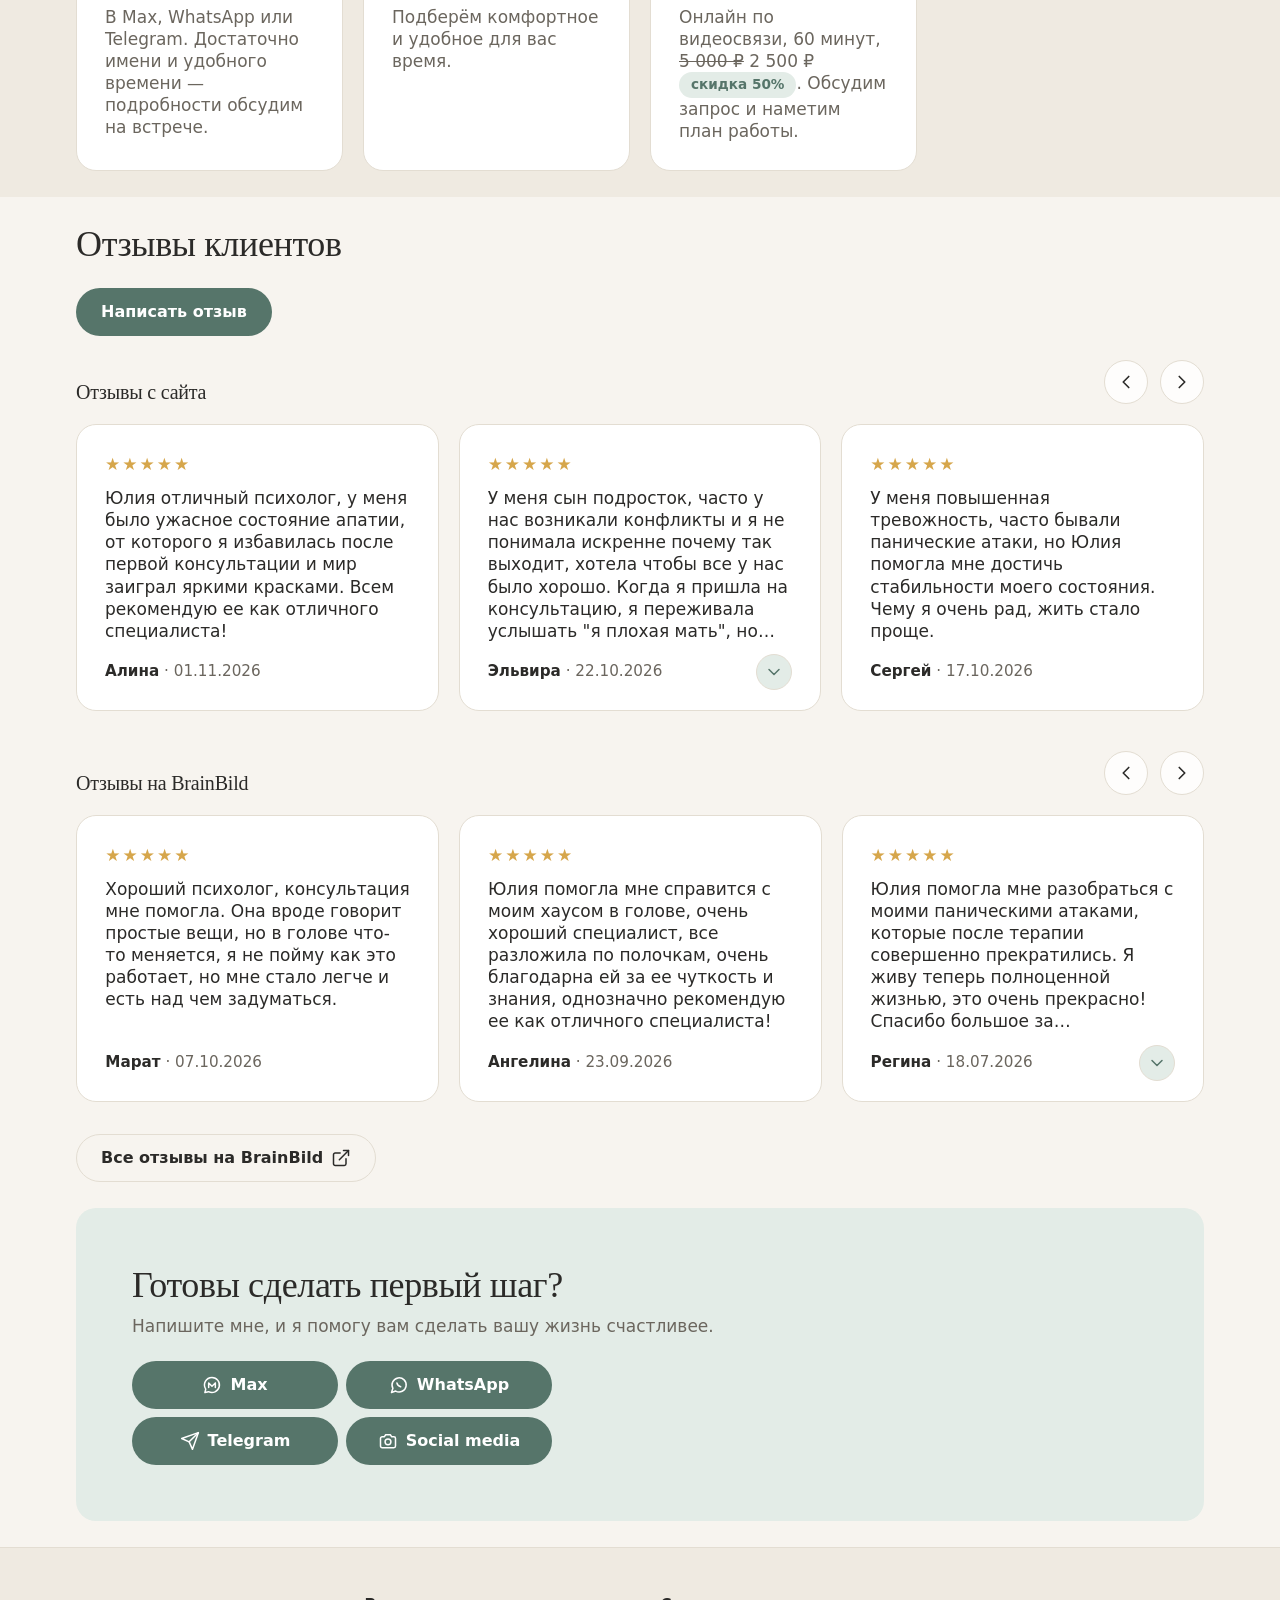
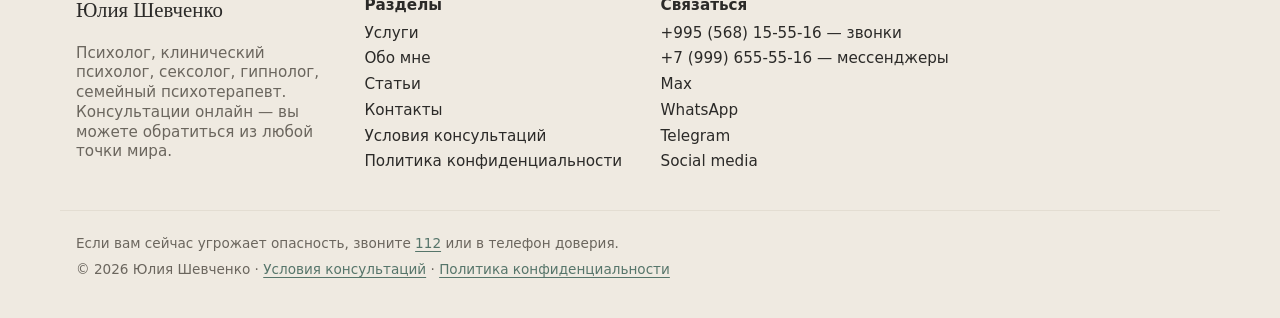
==== commit 698e325f: "Запуск сайта: Social media вместо Instagram, пакеты, отзывы по дате, две новые статьи Сайт (psycholo" ====
--- a/index.html
+++ b/index.html
@@ -24,7 +24,7 @@
   <link rel="apple-touch-icon" href="apple-touch-icon.png">
   <link rel="manifest" href="site.webmanifest">
   <script src="js/theme-init.js?v=16790f45"></script>
-  <link rel="stylesheet" href="css/style.css?v=c46afbe9">
+  <link rel="stylesheet" href="css/style.css?v=1d0b2dfc">
   <script src="js/config.js?v=f4fa678a" defer></script>
   <script src="js/main.js?v=fd8a34f7" defer></script>
 </head>
@@ -87,7 +87,7 @@
                 <a class="btn btn--primary" href="https://max.ru/u/f9LHodD0cOKk_u18LXHImXIByhpQPeGZuKE-pP99DJCB697-HTZF4HaJNt8" data-goal="max" target="_blank" rel="noopener noreferrer"><svg viewBox="0 0 24 24" fill="none" stroke="currentColor" stroke-width="1.8" stroke-linecap="round" stroke-linejoin="round" aria-hidden="true" focusable="false"><path d="M12 3a9 9 0 1 1-4.2 17L3.5 21l1-4A9 9 0 0 1 12 3z"/><path d="M8 15V9.5l4 4 4-4V15"/></svg>Max</a>
                 <a class="btn btn--primary" href="https://wa.me/79996555516" data-goal="whatsapp" target="_blank" rel="noopener noreferrer"><svg viewBox="0 0 24 24" fill="none" stroke="currentColor" stroke-width="1.8" stroke-linecap="round" stroke-linejoin="round" aria-hidden="true" focusable="false"><path d="M3 21l1.7-5A8.5 8.5 0 1 1 8 19.3z"/><path d="M9.5 9.5c.3 2 2 3.8 4.5 4.6"/></svg>WhatsApp</a>
                 <a class="btn btn--primary" href="https://t.me/Yuliya_psyhologist" data-goal="telegram" target="_blank" rel="noopener noreferrer"><svg viewBox="0 0 24 24" fill="none" stroke="currentColor" stroke-width="1.8" stroke-linecap="round" stroke-linejoin="round" aria-hidden="true" focusable="false"><path d="M22 2L11 13"/><path d="M22 2l-7 20-4-9-9-4 20-7z"/></svg>Telegram</a>
-                <a class="btn btn--primary" href="https://www.instagram.com/yuliya_psyhologist/" data-goal="instagram" target="_blank" rel="noopener noreferrer"><svg viewBox="0 0 24 24" fill="none" stroke="currentColor" stroke-width="1.8" stroke-linecap="round" stroke-linejoin="round" aria-hidden="true" focusable="false"><rect x="3" y="3" width="18" height="18" rx="5"/><circle cx="12" cy="12" r="4"/><path d="M17.5 6.5h.01"/></svg>Instagram*</a>
+                <a class="btn btn--primary" href="https://www.instagram.com/yuliya_psyhologist/" data-goal="instagram" target="_blank" rel="noopener noreferrer"><svg viewBox="0 0 24 24" fill="none" stroke="currentColor" stroke-width="1.8" stroke-linecap="round" stroke-linejoin="round" aria-hidden="true" focusable="false"><path d="M3 9a2 2 0 0 1 2-2h2.5l1.7-2.5h5.6L16.5 7H19a2 2 0 0 1 2 2v9a2 2 0 0 1-2 2H5a2 2 0 0 1-2-2z"/><circle cx="12" cy="13" r="3.5"/></svg>Social media</a>
               </div>
             </div>
           </div>
@@ -244,6 +244,13 @@
             <li class="carousel__item">
               <figure class="card review review--site">
                 <div class="review__stars" role="img" aria-label="Оценка 5 из 5">★★★★★</div>
+                <blockquote class="review__text"><p>Юлия отличный психолог, у меня было ужасное состояние апатии, от которого я избавилась после первой консультации и мир заиграл яркими красками. Всем рекомендую ее как отличного специалиста!</p></blockquote>
+                <figcaption class="review__author"><span class="review__who"><strong>Алина</strong> <span class="muted">· 01.11.2026</span></span><button class="review__more" type="button" aria-expanded="false" aria-label="Показать отзыв полностью" hidden><svg viewBox="0 0 24 24" fill="none" stroke="currentColor" stroke-width="1.8" stroke-linecap="round" stroke-linejoin="round" aria-hidden="true" focusable="false"><path d="M6 9l6 6 6-6"/></svg></button></figcaption>
+              </figure>
+            </li>
+            <li class="carousel__item">
+              <figure class="card review review--site">
+                <div class="review__stars" role="img" aria-label="Оценка 5 из 5">★★★★★</div>
                 <blockquote class="review__text"><p>У меня сын подросток, часто у нас возникали конфликты и я не понимала искренне почему так выходит, хотела чтобы все у нас было хорошо. Когда я пришла на консультацию, я переживала услышать &quot;я плохая мать&quot;, но этого не произошло. Психология это великая вещь, я не знаю как так происходит , но я по-другому стала смотреть даже на обычные вещи, и все вокруг стало меняться. А самое главное стало меньше конфликтов в семье.</p></blockquote>
                 <figcaption class="review__author"><span class="review__who"><strong>Эльвира</strong> <span class="muted">· 22.10.2026</span></span><button class="review__more" type="button" aria-expanded="false" aria-label="Показать отзыв полностью" hidden><svg viewBox="0 0 24 24" fill="none" stroke="currentColor" stroke-width="1.8" stroke-linecap="round" stroke-linejoin="round" aria-hidden="true" focusable="false"><path d="M6 9l6 6 6-6"/></svg></button></figcaption>
               </figure>
@@ -253,13 +260,6 @@
                 <div class="review__stars" role="img" aria-label="Оценка 5 из 5">★★★★★</div>
                 <blockquote class="review__text"><p>У меня повышенная тревожность, часто бывали панические атаки, но Юлия помогла мне достичь стабильности моего состояния. Чему я очень рад, жить стало проще.</p></blockquote>
                 <figcaption class="review__author"><span class="review__who"><strong>Сергей</strong> <span class="muted">· 17.10.2026</span></span><button class="review__more" type="button" aria-expanded="false" aria-label="Показать отзыв полностью" hidden><svg viewBox="0 0 24 24" fill="none" stroke="currentColor" stroke-width="1.8" stroke-linecap="round" stroke-linejoin="round" aria-hidden="true" focusable="false"><path d="M6 9l6 6 6-6"/></svg></button></figcaption>
-              </figure>
-            </li>
-            <li class="carousel__item">
-              <figure class="card review review--site">
-                <div class="review__stars" role="img" aria-label="Оценка 5 из 5">★★★★★</div>
-                <blockquote class="review__text"><p>Юлия отличный психолог, у меня было ужасное состояние апатии, от которого я избавилась после первой консультации и мир заиграл яркими красками. Всем рекомендую ее как отличного специалиста!</p></blockquote>
-                <figcaption class="review__author"><span class="review__who"><strong>Алина</strong> <span class="muted">· 01.11.2026</span></span><button class="review__more" type="button" aria-expanded="false" aria-label="Показать отзыв полностью" hidden><svg viewBox="0 0 24 24" fill="none" stroke="currentColor" stroke-width="1.8" stroke-linecap="round" stroke-linejoin="round" aria-hidden="true" focusable="false"><path d="M6 9l6 6 6-6"/></svg></button></figcaption>
               </figure>
             </li>
           </ul>
@@ -382,7 +382,7 @@
             <a class="btn btn--primary" href="https://max.ru/u/f9LHodD0cOKk_u18LXHImXIByhpQPeGZuKE-pP99DJCB697-HTZF4HaJNt8" data-goal="max" target="_blank" rel="noopener noreferrer"><svg viewBox="0 0 24 24" fill="none" stroke="currentColor" stroke-width="1.8" stroke-linecap="round" stroke-linejoin="round" aria-hidden="true" focusable="false"><path d="M12 3a9 9 0 1 1-4.2 17L3.5 21l1-4A9 9 0 0 1 12 3z"/><path d="M8 15V9.5l4 4 4-4V15"/></svg>Max</a>
                 <a class="btn btn--primary" href="https://wa.me/79996555516" data-goal="whatsapp" target="_blank" rel="noopener noreferrer"><svg viewBox="0 0 24 24" fill="none" stroke="currentColor" stroke-width="1.8" stroke-linecap="round" stroke-linejoin="round" aria-hidden="true" focusable="false"><path d="M3 21l1.7-5A8.5 8.5 0 1 1 8 19.3z"/><path d="M9.5 9.5c.3 2 2 3.8 4.5 4.6"/></svg>WhatsApp</a>
                 <a class="btn btn--primary" href="https://t.me/Yuliya_psyhologist" data-goal="telegram" target="_blank" rel="noopener noreferrer"><svg viewBox="0 0 24 24" fill="none" stroke="currentColor" stroke-width="1.8" stroke-linecap="round" stroke-linejoin="round" aria-hidden="true" focusable="false"><path d="M22 2L11 13"/><path d="M22 2l-7 20-4-9-9-4 20-7z"/></svg>Telegram</a>
-                <a class="btn btn--primary" href="https://www.instagram.com/yuliya_psyhologist/" data-goal="instagram" target="_blank" rel="noopener noreferrer"><svg viewBox="0 0 24 24" fill="none" stroke="currentColor" stroke-width="1.8" stroke-linecap="round" stroke-linejoin="round" aria-hidden="true" focusable="false"><rect x="3" y="3" width="18" height="18" rx="5"/><circle cx="12" cy="12" r="4"/><path d="M17.5 6.5h.01"/></svg>Instagram*</a>
+                <a class="btn btn--primary" href="https://www.instagram.com/yuliya_psyhologist/" data-goal="instagram" target="_blank" rel="noopener noreferrer"><svg viewBox="0 0 24 24" fill="none" stroke="currentColor" stroke-width="1.8" stroke-linecap="round" stroke-linejoin="round" aria-hidden="true" focusable="false"><path d="M3 9a2 2 0 0 1 2-2h2.5l1.7-2.5h5.6L16.5 7H19a2 2 0 0 1 2 2v9a2 2 0 0 1-2 2H5a2 2 0 0 1-2-2z"/><circle cx="12" cy="13" r="3.5"/></svg>Social media</a>
           </div>
         </div>
       </div>
@@ -414,14 +414,15 @@
           <li><a href="https://max.ru/u/f9LHodD0cOKk_u18LXHImXIByhpQPeGZuKE-pP99DJCB697-HTZF4HaJNt8" data-goal="max" target="_blank" rel="noopener noreferrer">Max</a></li>
           <li><a href="https://wa.me/79996555516" data-goal="whatsapp" target="_blank" rel="noopener noreferrer">WhatsApp</a></li>
           <li><a href="https://t.me/Yuliya_psyhologist" data-goal="telegram" target="_blank" rel="noopener noreferrer">Telegram</a></li>
-          <li><a href="https://www.instagram.com/yuliya_psyhologist/" data-goal="instagram" target="_blank" rel="noopener noreferrer">Instagram*</a></li>
+          <li><a href="https://www.instagram.com/yuliya_psyhologist/" data-goal="instagram" target="_blank" rel="noopener noreferrer">Social media</a></li>
         </ul>
       </div>
     </div>
     <div class="container footer__legal">
       <p class="footer__crisis">Если вам сейчас угрожает опасность, звоните <a href="tel:112">112</a> или в телефон доверия.</p>
-      <p>* Instagram принадлежит компании Meta Platforms Inc., деятельность которой признана экстремистской и запрещена на территории Российской Федерации.</p>
-      <p>© <span data-year>2026</span> Юлия Шевченко · <a href="terms.html">Условия консультаций</a> · <a href="privacy.html">Политика конфиденциальности</a> <span data-cookie-settings-wrap hidden>· <button type="button" class="link-button" data-cookie-settings>Отключить аналитические cookie</button></span></p>
+      <div class="footer__bottom">
+        <p>© <span data-year>2026</span> Юлия Шевченко · <a href="terms.html">Условия консультаций</a> · <a href="privacy.html">Политика конфиденциальности</a> <span data-cookie-settings-wrap hidden>· <button type="button" class="link-button" data-cookie-settings>Отключить аналитические cookie</button></span></p>
+      </div>
     </div>
   </footer>
 
@@ -430,7 +431,7 @@
       <a class="fab__link" href="https://max.ru/u/f9LHodD0cOKk_u18LXHImXIByhpQPeGZuKE-pP99DJCB697-HTZF4HaJNt8" data-goal="max" target="_blank" rel="noopener noreferrer"><svg viewBox="0 0 24 24" fill="none" stroke="currentColor" stroke-width="1.8" stroke-linecap="round" stroke-linejoin="round" aria-hidden="true" focusable="false"><path d="M12 3a9 9 0 1 1-4.2 17L3.5 21l1-4A9 9 0 0 1 12 3z"/><path d="M8 15V9.5l4 4 4-4V15"/></svg>Max</a>
       <a class="fab__link" href="https://wa.me/79996555516" data-goal="whatsapp" target="_blank" rel="noopener noreferrer"><svg viewBox="0 0 24 24" fill="none" stroke="currentColor" stroke-width="1.8" stroke-linecap="round" stroke-linejoin="round" aria-hidden="true" focusable="false"><path d="M3 21l1.7-5A8.5 8.5 0 1 1 8 19.3z"/><path d="M9.5 9.5c.3 2 2 3.8 4.5 4.6"/></svg>WhatsApp</a>
       <a class="fab__link" href="https://t.me/Yuliya_psyhologist" data-goal="telegram" target="_blank" rel="noopener noreferrer"><svg viewBox="0 0 24 24" fill="none" stroke="currentColor" stroke-width="1.8" stroke-linecap="round" stroke-linejoin="round" aria-hidden="true" focusable="false"><path d="M22 2L11 13"/><path d="M22 2l-7 20-4-9-9-4 20-7z"/></svg>Telegram</a>
-      <a class="fab__link" href="https://www.instagram.com/yuliya_psyhologist/" data-goal="instagram" target="_blank" rel="noopener noreferrer"><svg viewBox="0 0 24 24" fill="none" stroke="currentColor" stroke-width="1.8" stroke-linecap="round" stroke-linejoin="round" aria-hidden="true" focusable="false"><rect x="3" y="3" width="18" height="18" rx="5"/><circle cx="12" cy="12" r="4"/><path d="M17.5 6.5h.01"/></svg>Instagram*</a>
+      <a class="fab__link" href="https://www.instagram.com/yuliya_psyhologist/" data-goal="instagram" target="_blank" rel="noopener noreferrer"><svg viewBox="0 0 24 24" fill="none" stroke="currentColor" stroke-width="1.8" stroke-linecap="round" stroke-linejoin="round" aria-hidden="true" focusable="false"><path d="M3 9a2 2 0 0 1 2-2h2.5l1.7-2.5h5.6L16.5 7H19a2 2 0 0 1 2 2v9a2 2 0 0 1-2 2H5a2 2 0 0 1-2-2z"/><circle cx="12" cy="13" r="3.5"/></svg>Social media</a>
     </nav>
     <button class="fab__toggle" type="button" aria-expanded="false" aria-controls="fab-menu">Написать</button>
   </div>
--- a/css/style.css
+++ b/css/style.css
@@ -1967,7 +1967,7 @@
   box-shadow: var(--shadow);
 }
 
-/* Картинка статьи в карточке: во всю ширину карточки, 16:9 */
+/* Картинка статьи в карточке: во всю ширину карточки, рамка 16:9, картинка вписывается целиком (не обрезается) */
 .article-card__cover {
   display: block;
   width: calc(100% + 56px);
@@ -1976,7 +1976,7 @@
   aspect-ratio: 16 / 9;
   margin: -28px -28px 20px;
   border-radius: var(--radius) var(--radius) 0 0;
-  object-fit: cover;
+  object-fit: contain;
   background: var(--bg-soft);
 }
 
@@ -2115,12 +2115,12 @@
 }
 
 /* Свой размер картинки из админки (ширина и высота в px): не шире колонки текста, по центру;
-   если пропорции другие — картинка обрезается по краям, а не сплющивается */
+   если пропорции другие — картинка вписывается целиком (не обрезается и не сплющивается) */
 .article__fig--px img {
   max-width: 100%;
   height: auto;
   margin: 0 auto;
-  object-fit: cover;
+  object-fit: contain;
 }
 
 .article__fig figcaption {
@@ -2728,3 +2728,26 @@
 .review-form h2 {
   padding-right: 48px;
 }
+
+/* Нижняя строка подвала: © и ссылки слева, «Сделано Drikki» — в правом углу (на узком экране — строкой ниже, справа) */
+.footer__bottom {
+  display: flex;
+  flex-wrap: wrap;
+  align-items: baseline;
+  justify-content: space-between;
+  column-gap: 16px;
+}
+
+.footer__credit {
+  margin-left: auto;
+}
+
+.footer__credit a {
+  color: inherit;
+  text-decoration: none;
+}
+
+.footer__credit a:hover,
+.footer__credit a:focus-visible {
+  text-decoration: underline;
+}
